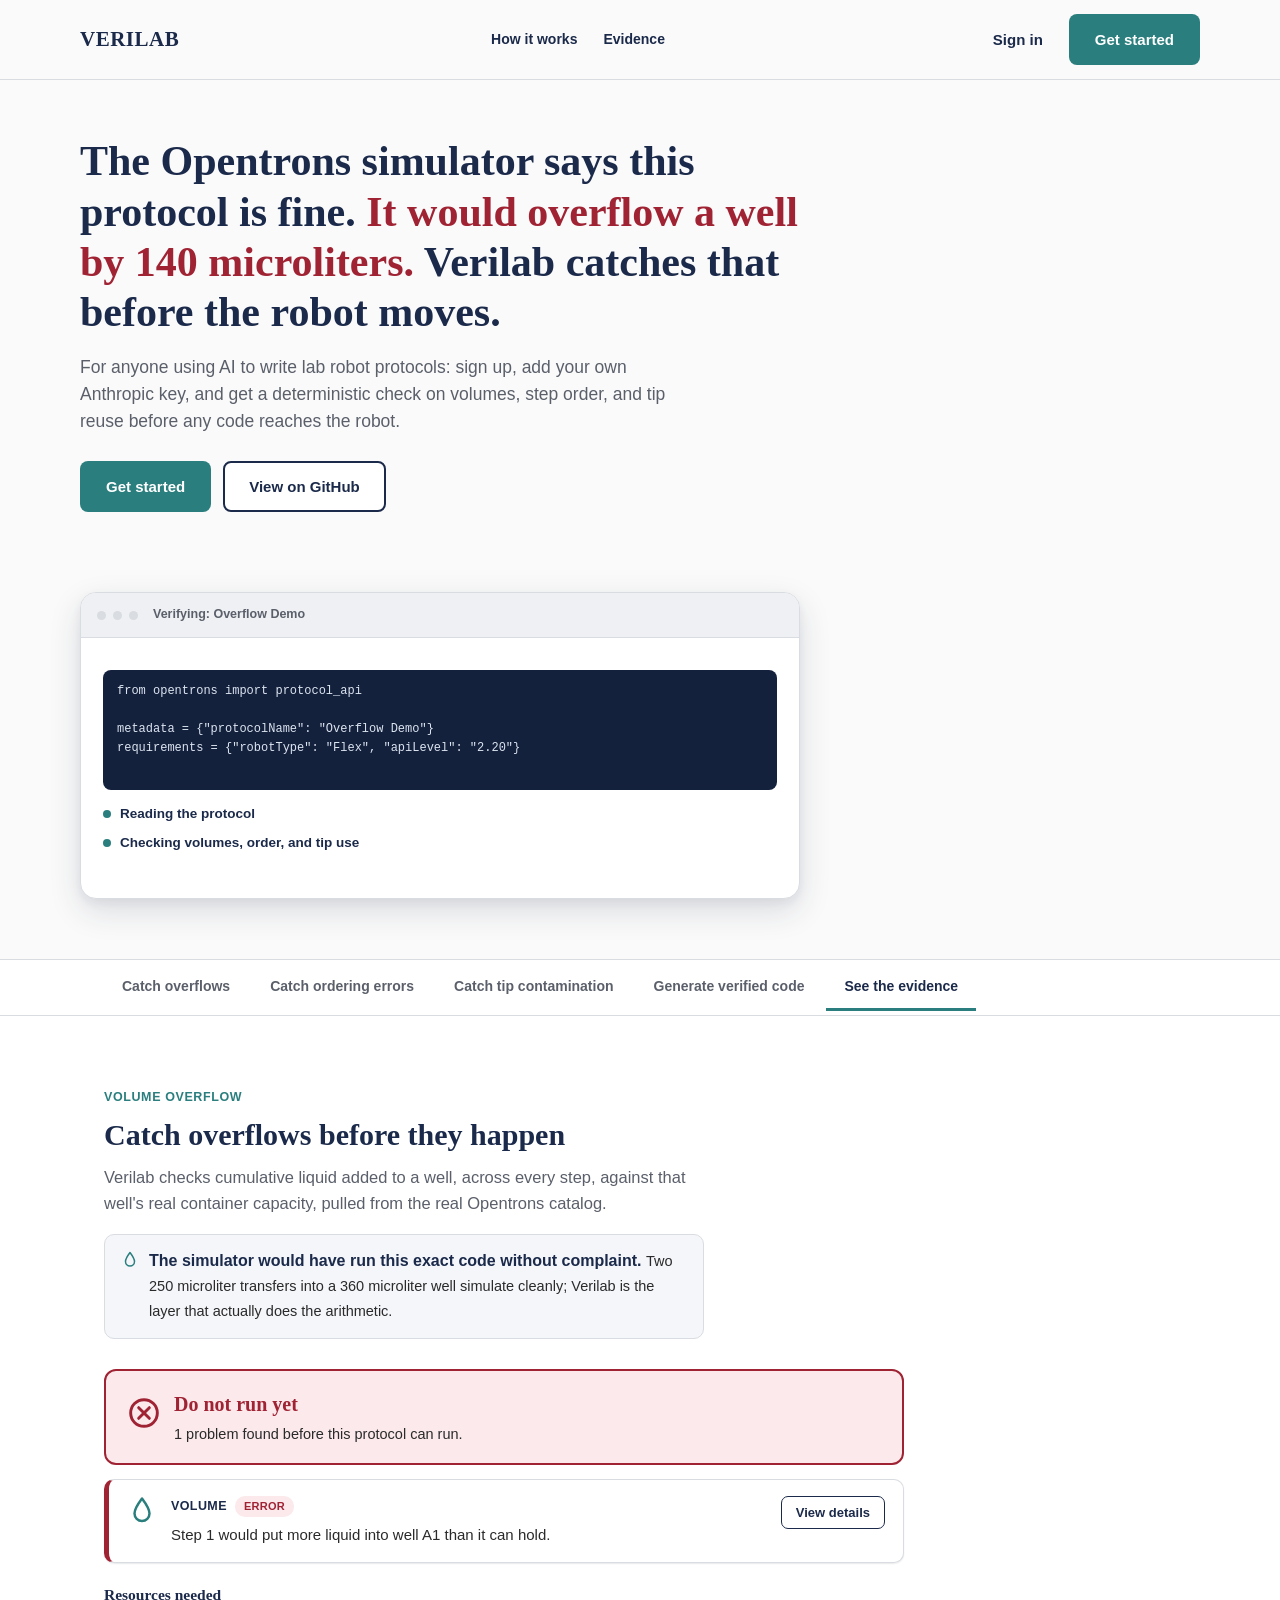
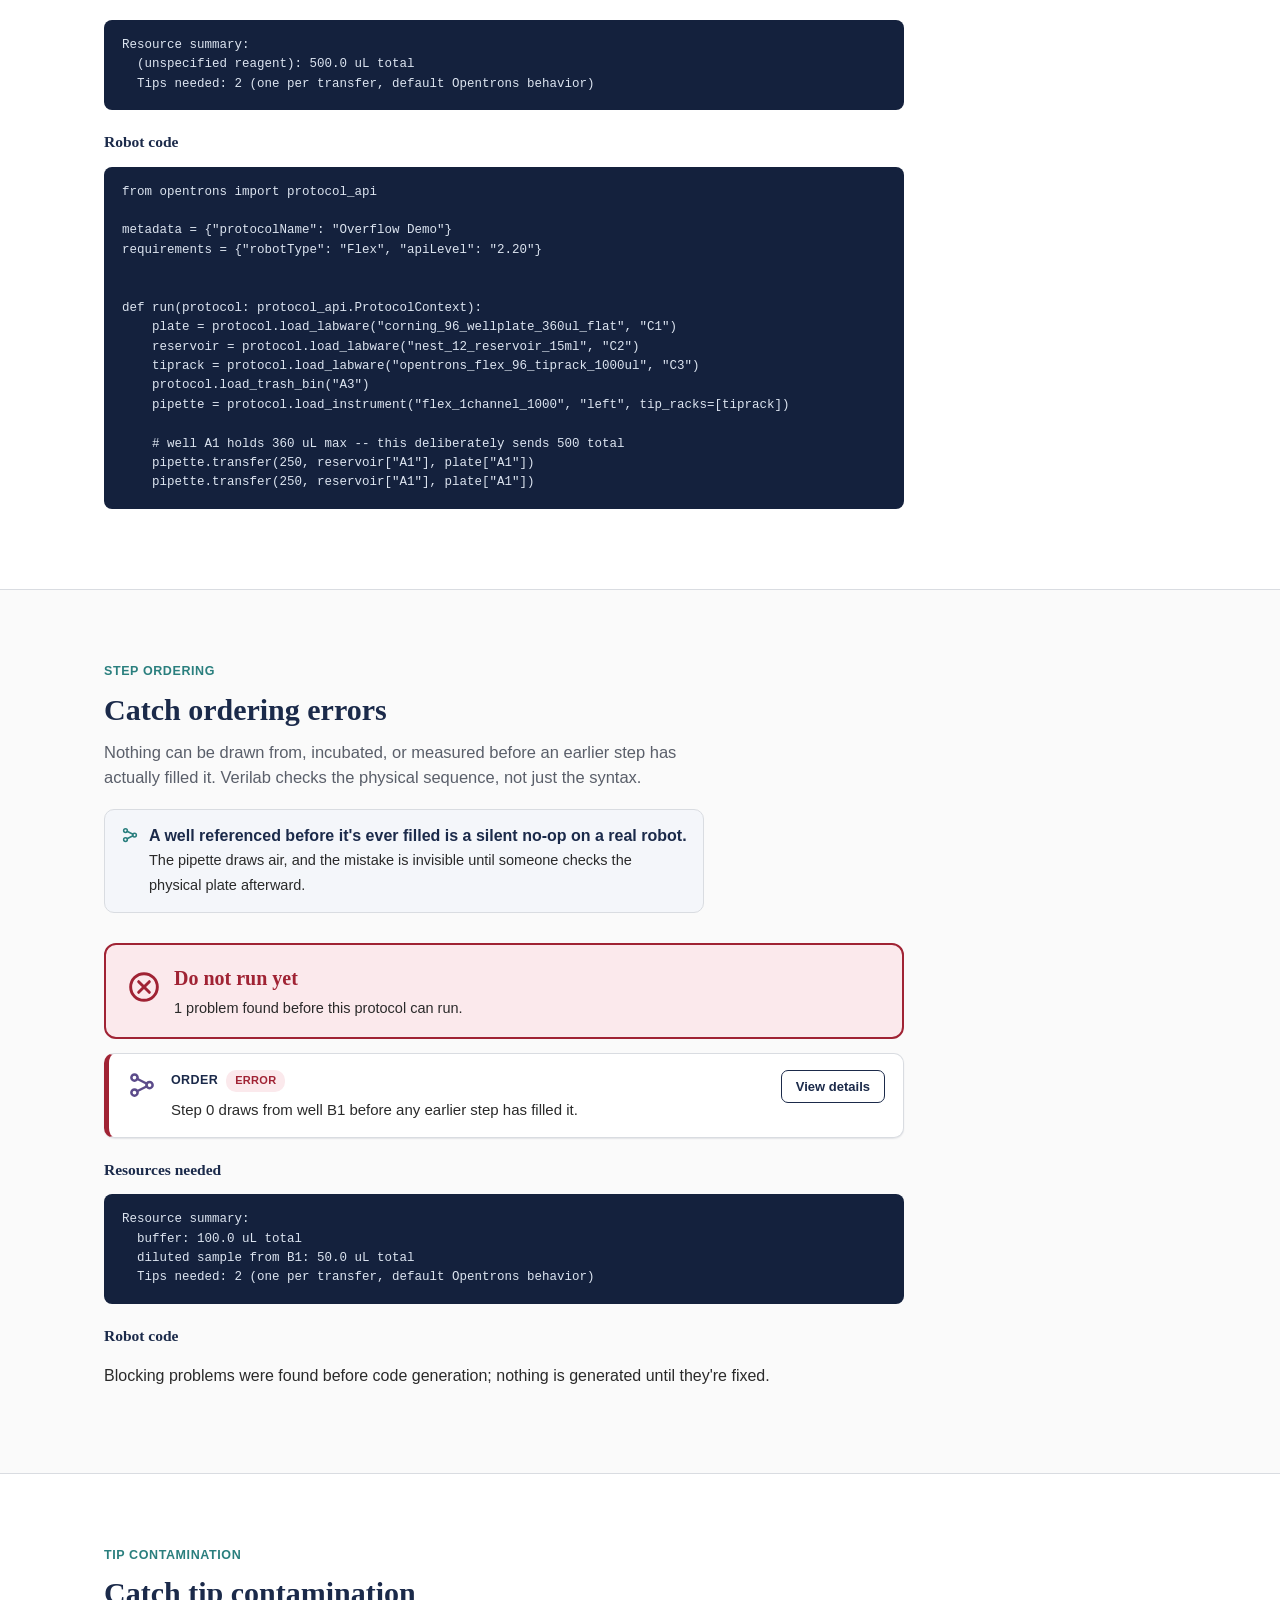
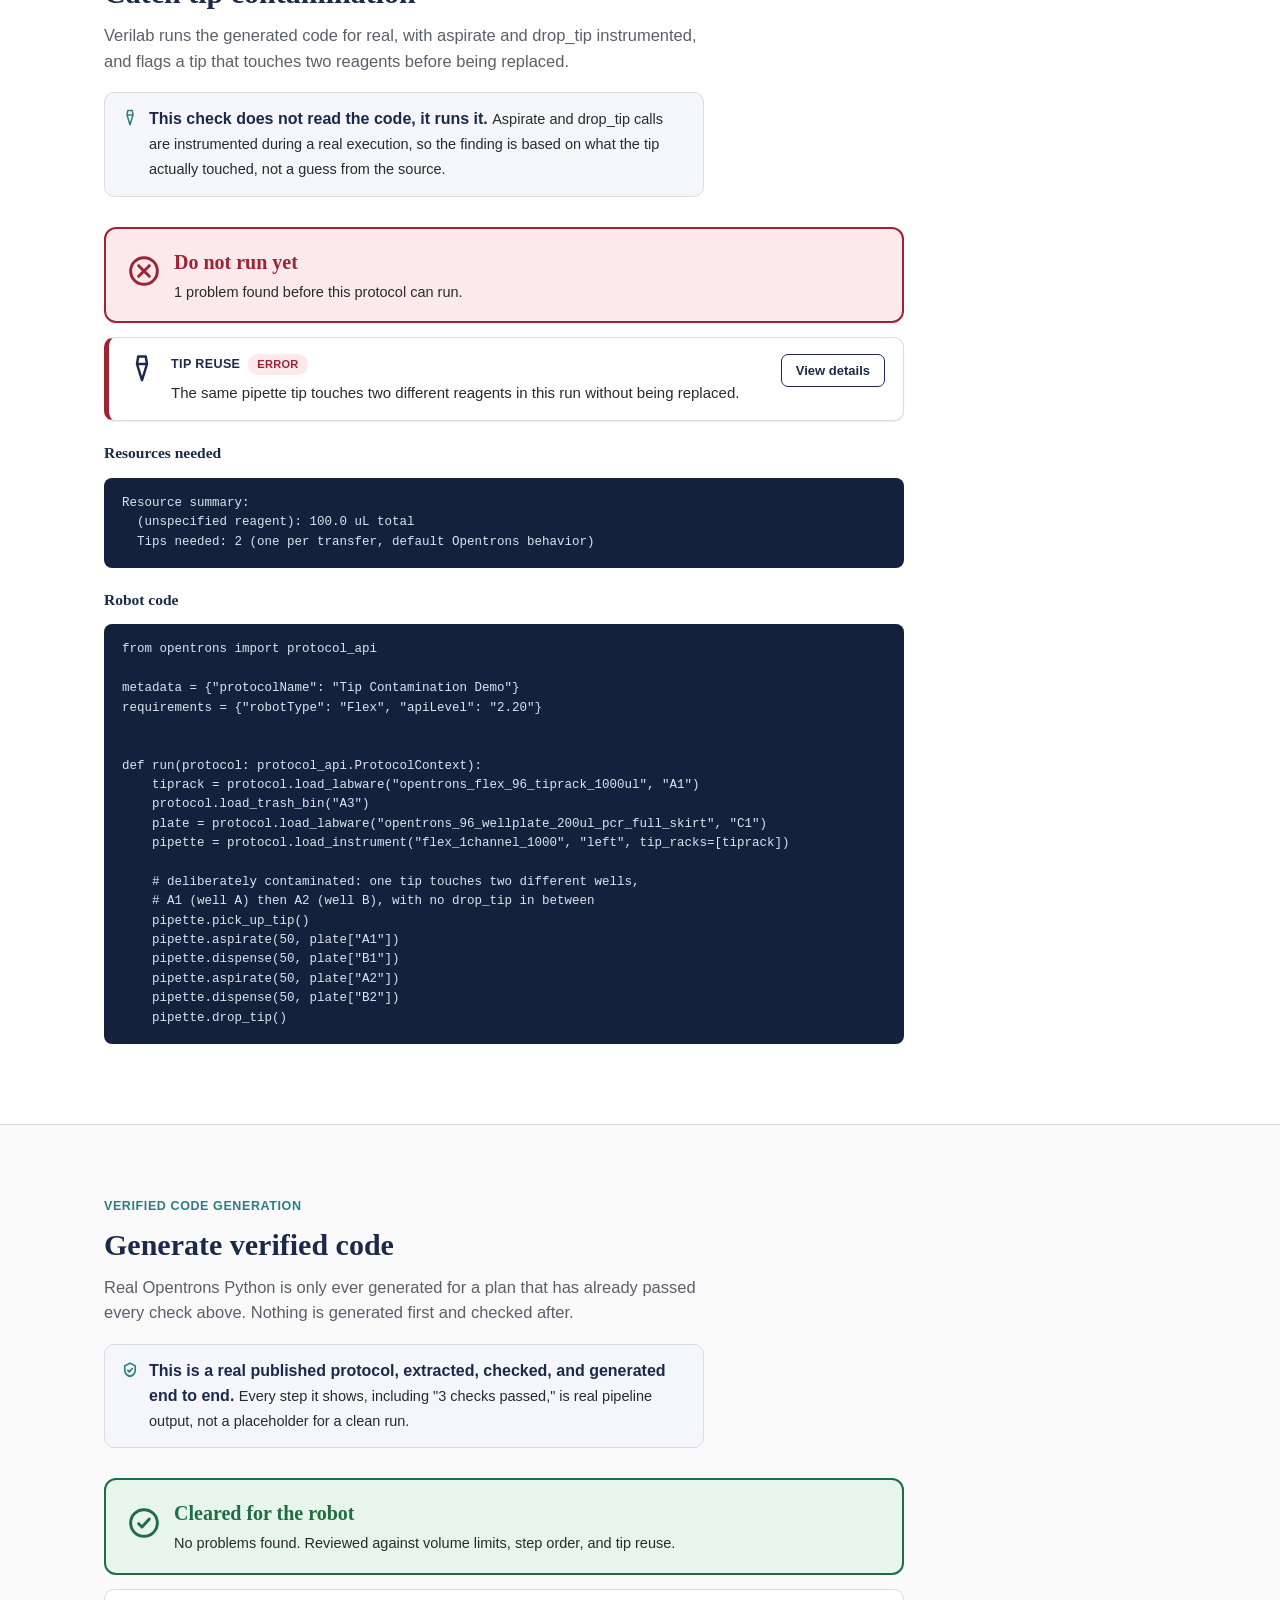
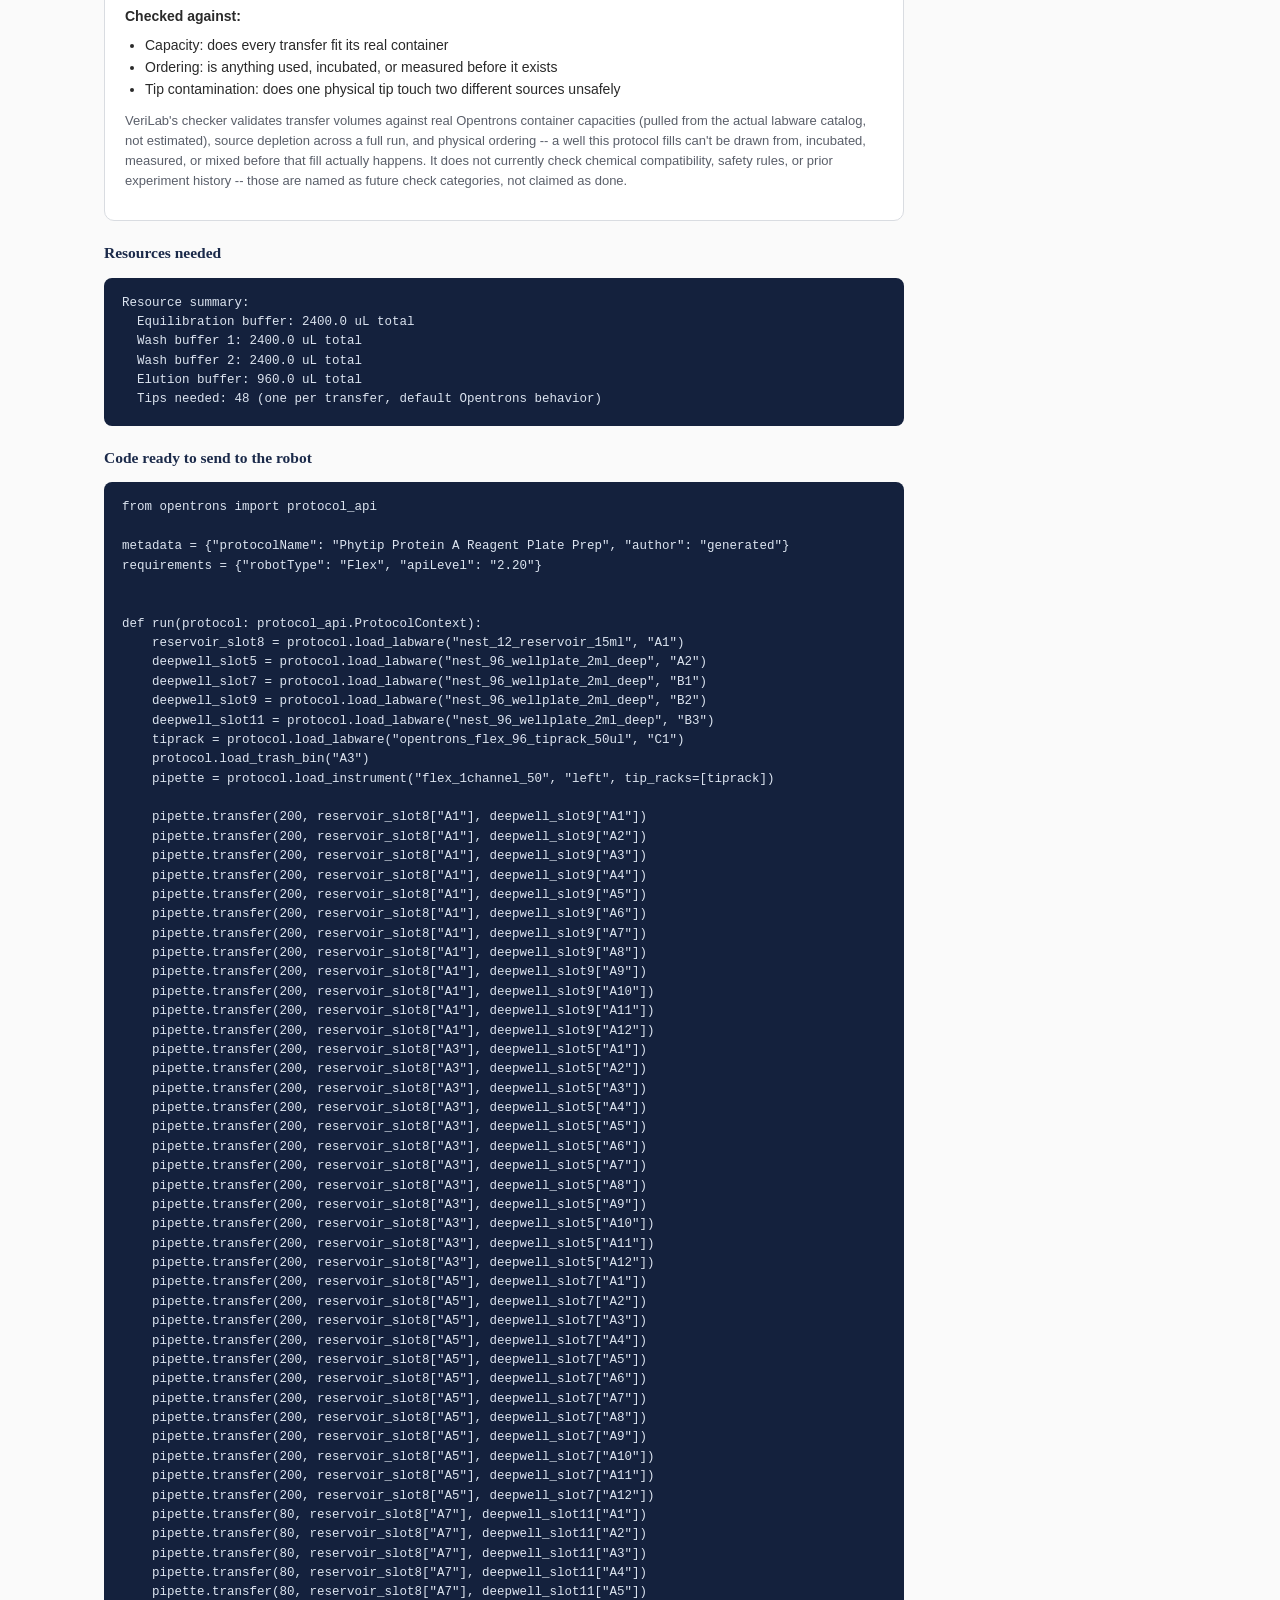
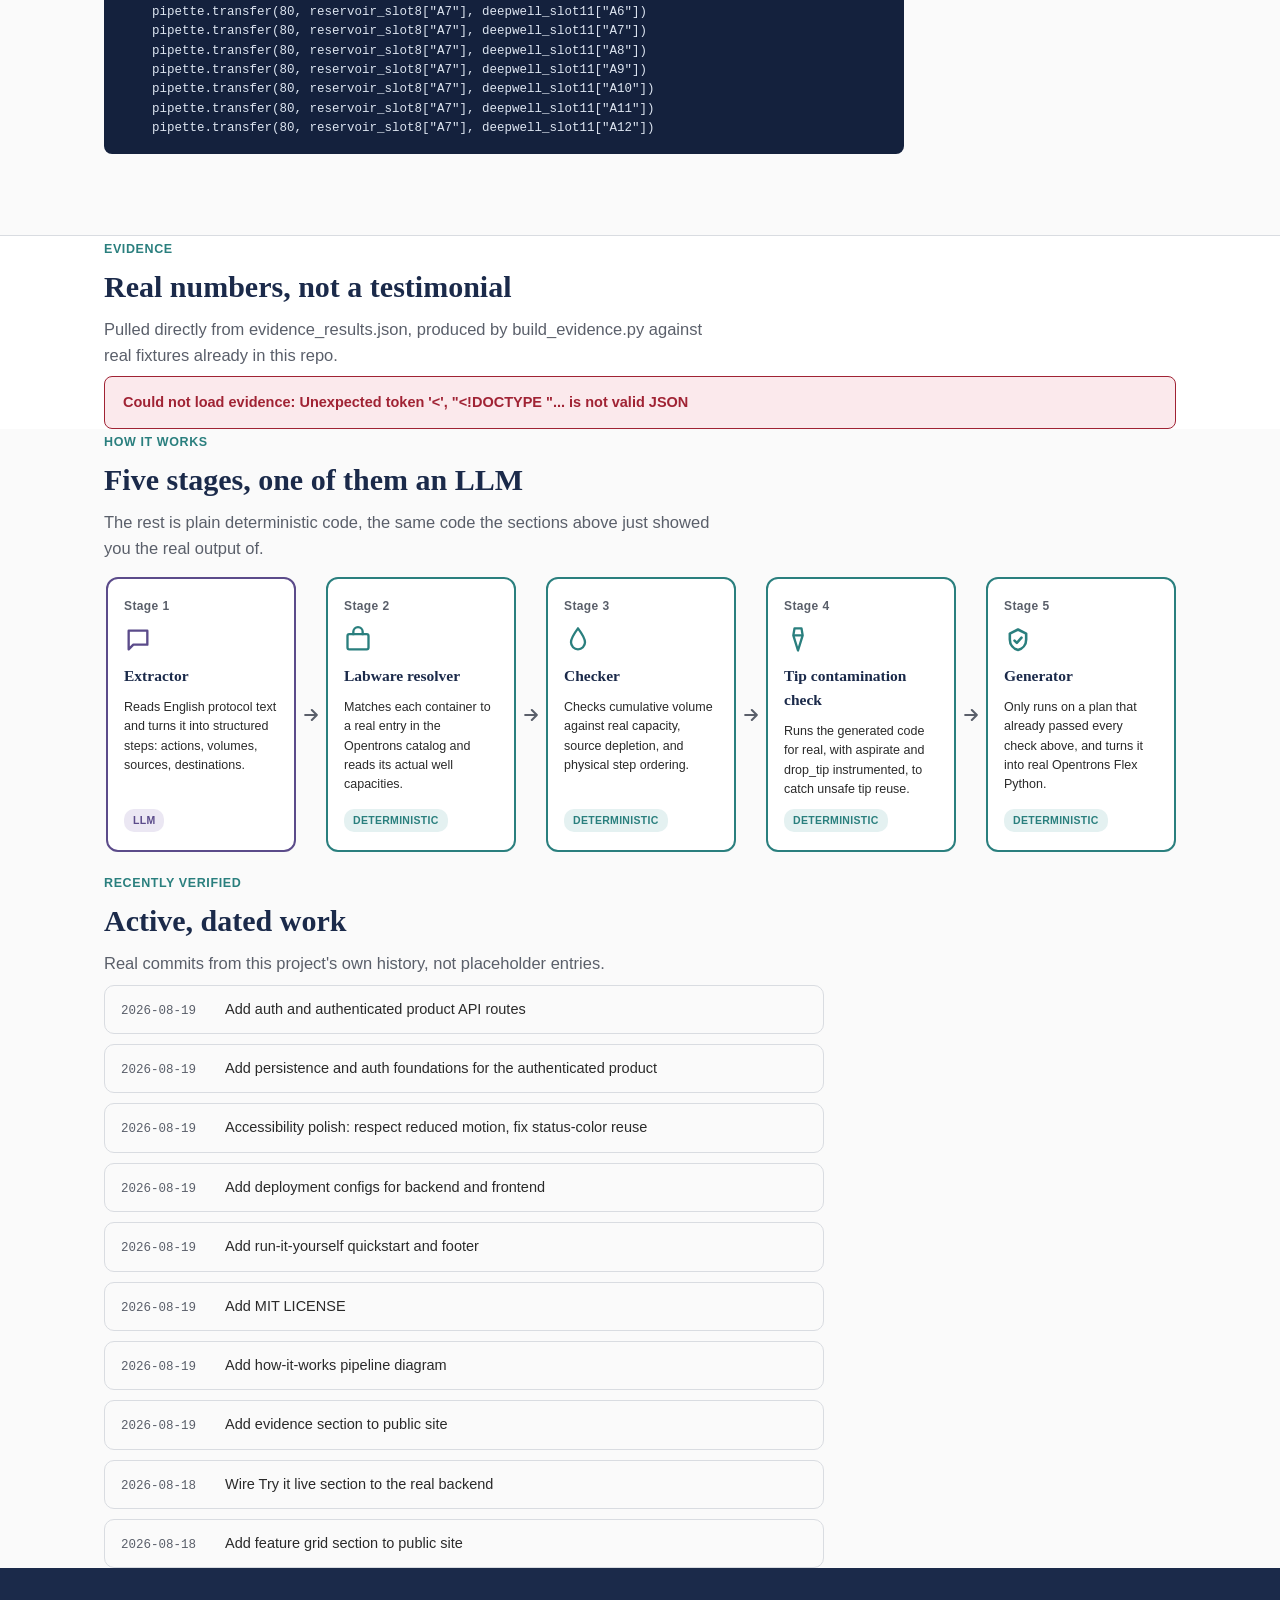
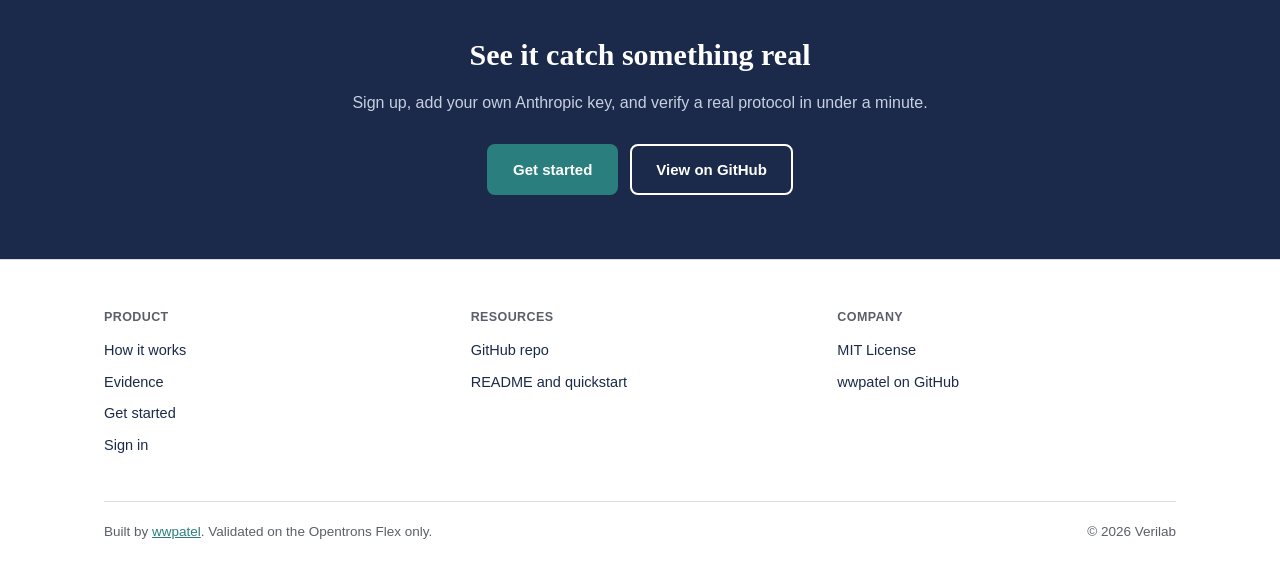
==== site/index.html @ 8455f475 "Rebuild public marketing page in the Attio-derived structure Replaces the previous single "Try it li" ====
<!DOCTYPE html>
<html lang="en">
<head>
<meta charset="UTF-8">
<meta name="viewport" content="width=device-width, initial-scale=1">
<title>Verilab: the check that catches what the simulator misses</title>
<meta name="description" content="Verilab is a deterministic check between AI-generated lab robot protocols and a real Opentrons Flex. Sign up, add your own API key, verify a real protocol.">
<link rel="stylesheet" href="shared.css">
<style>
  /* ---------- Nav ---------- */
  header.site-nav {
    position: sticky; top: 0; z-index: 20; background: rgba(250,250,250,0.94);
    backdrop-filter: saturate(1.1) blur(6px); border-bottom: 1px solid var(--border);
  }
  .nav-row { display: flex; align-items: center; justify-content: space-between; padding: 14px 0; gap: 16px; }
  .wordmark { font-family: Georgia, serif; font-weight: bold; font-size: 21px; color: var(--navy); letter-spacing: 0.5px; text-decoration: none; }
  .nav-center { display: flex; gap: 26px; align-items: center; font-size: 14px; font-weight: 600; }
  .nav-center a { color: var(--navy); text-decoration: none; }
  .nav-center a:hover { color: var(--teal); }
  .nav-actions { display: flex; gap: 10px; align-items: center; }
  @media (max-width: 720px) { .nav-center { display: none; } }

  /* ---------- Hero ---------- */
  .hero { padding: 56px 0 60px; }
  .hero-grid { display: grid; grid-template-columns: 1fr; gap: 40px; align-items: start; }
  .hero-headline {
    font-family: Georgia, serif; color: var(--navy); font-size: clamp(28px, 4.2vw, 42px);
    line-height: 1.2; margin: 0 0 16px; max-width: 760px;
  }
  .hero-headline .not-fine { color: var(--red); }
  .hero-subhead { font-size: 17.5px; color: var(--gray); max-width: 600px; margin: 0 0 26px; }
  .hero-actions { display: flex; gap: 12px; flex-wrap: wrap; margin-bottom: 40px; }

  .hero-mock {
    background: var(--panel); border: 1px solid var(--border); border-radius: 16px;
    box-shadow: var(--shadow-lg); overflow: hidden; max-width: 720px;
  }
  .hero-mock-bar { display: flex; align-items: center; gap: 7px; padding: 12px 16px; background: #EEF0F3; border-bottom: 1px solid var(--border); }
  .hero-mock-dot { width: 9px; height: 9px; border-radius: 50%; background: var(--border); }
  .hero-mock-title { margin-left: 8px; font-size: 12.5px; font-weight: 700; color: var(--gray); }
  .hero-mock-body { padding: 20px 22px; min-height: 260px; }
  .hero-mock-protocol {
    background: #14213D; color: #DCE4F0; border-radius: 8px; padding: 12px 14px; font-size: 12px;
    font-family: "SF Mono", Consolas, Menlo, monospace; line-height: 1.6; white-space: pre-wrap;
    opacity: 0; transform: translateY(8px); transition: opacity 0.5s ease, transform 0.5s ease;
    max-height: 120px; overflow: hidden;
  }
  .hero-mock-protocol.show { opacity: 1; transform: translateY(0); }
  .hero-trace-stages { display: flex; flex-direction: column; gap: 8px; margin-top: 14px; }
  .hero-trace-stage {
    display: flex; align-items: center; gap: 9px; font-size: 13.5px; color: var(--gray);
    opacity: 0; transform: translateX(-6px); transition: opacity 0.4s ease, transform 0.4s ease, color 0.3s ease;
  }
  .hero-trace-stage.show { opacity: 1; transform: translateX(0); }
  .hero-trace-stage.active { color: var(--navy); font-weight: 700; }
  .hero-trace-stage .dot { width: 8px; height: 8px; border-radius: 50%; background: var(--gray-light); flex-shrink: 0; }
  .hero-trace-stage.active .dot { background: var(--teal); }
  .hero-trace-stage.spin .dot { animation: pulse-dot 1s ease-in-out infinite; }
  @keyframes pulse-dot { 0%, 100% { opacity: 1; } 50% { opacity: 0.35; } }
  .hero-trace-violation {
    margin-top: 16px; opacity: 0; transform: translateY(10px); transition: opacity 0.5s ease, transform 0.5s ease;
  }
  .hero-trace-violation.show { opacity: 1; transform: translateY(0); }
  @media (prefers-reduced-motion: reduce) {
    .hero-mock-protocol, .hero-trace-stage, .hero-trace-violation { transition: none; }
  }

  /* ---------- Anchor tab strip ---------- */
  .tab-strip-wrap { border-top: 1px solid var(--border); border-bottom: 1px solid var(--border); background: var(--panel); position: sticky; top: 61px; z-index: 15; }
  .tab-strip { display: flex; gap: 4px; overflow-x: auto; padding: 4px 0; }
  .tab-strip::-webkit-scrollbar { height: 0; }
  .tab-btn {
    flex-shrink: 0; background: transparent; border: none; padding: 14px 18px; font-size: 14px; font-weight: 600;
    color: var(--gray); cursor: pointer; border-bottom: 3px solid transparent; white-space: nowrap; font-family: inherit;
    transition: color 0.15s ease, border-color 0.15s ease;
  }
  .tab-btn:hover { color: var(--navy); }
  .tab-btn.active { color: var(--navy); border-bottom-color: var(--teal); }

  /* ---------- Feature sections ---------- */
  .feature-section { padding: 68px 0; border-bottom: 1px solid var(--border); }
  .feature-section:nth-child(odd) { background: var(--panel); }
  .feature-head { max-width: 660px; margin-bottom: 30px; }
  .micro-callout {
    display: flex; gap: 10px; align-items: flex-start; background: #F4F6FA; border: 1px solid var(--border);
    border-radius: 10px; padding: 14px 16px; margin-top: 18px; max-width: 600px;
  }
  .micro-callout svg { width: 18px; height: 18px; color: var(--teal); flex-shrink: 0; margin-top: 2px; }
  .micro-callout .claim { font-weight: 700; color: var(--navy); }
  .micro-callout .support { color: var(--charcoal); font-size: 14.5px; }
  .feature-mock-frame { max-width: 800px; margin-top: 4px; }

  /* ---------- Evidence ---------- */
  .evidence { background: var(--panel); }
  .evidence-grid { display: grid; grid-template-columns: repeat(auto-fit, minmax(min(260px, 100%), 1fr)); gap: 18px; margin-top: 10px; }
  .evidence-card { background: var(--bg); border: 1px solid var(--border); border-radius: 14px; padding: 24px 26px; }
  .evidence-card.wide { grid-column: 1 / -1; }
  .evidence-card h3 { margin: 0 0 8px; font-size: 16px; color: var(--navy); font-family: Georgia, serif; }
  .evidence-card .big-number { font-size: 40px; font-weight: 800; color: var(--navy); line-height: 1.1; }
  .evidence-card .big-number.stat-bad { color: var(--red); }
  .evidence-card .big-number.stat-good { color: var(--green); }
  .evidence-card p.desc { font-size: 14px; color: var(--gray); margin: 6px 0 12px; }
  .evidence-list { font-size: 13.5px; margin: 0; padding-left: 18px; }
  .evidence-list li { margin-bottom: 4px; }
  .table-scroll { width: 100%; overflow-x: auto; margin-top: 10px; }
  .scoreboard-table { width: 100%; min-width: 480px; border-collapse: collapse; font-size: 13.5px; }
  .scoreboard-table th, .scoreboard-table td { text-align: left; padding: 8px 8px; border-bottom: 1px solid var(--gray-light); white-space: nowrap; }
  .scoreboard-table th { color: var(--navy); font-size: 12px; text-transform: uppercase; letter-spacing: 0.3px; }
  .false-alarm-case { border: 1px solid var(--border); border-radius: 8px; padding: 14px 16px; margin-top: 12px; background: #fff; }
  .false-alarm-case .fa-title { font-weight: 700; color: var(--navy); font-size: 14.5px; margin-bottom: 4px; }
  .false-alarm-case .fa-result { display: flex; align-items: center; gap: 6px; color: var(--green); font-weight: 700; font-size: 13.5px; margin-top: 8px; }
  .false-alarm-case .fa-result svg { width: 16px; height: 16px; flex-shrink: 0; }
  .scope-line { margin-top: 18px; font-size: 14px; background: #FFF8EA; border: 1px solid var(--gold); border-radius: 8px; padding: 14px 18px; color: var(--charcoal); }

  /* ---------- How it works ---------- */
  .pipeline-diagram { display: flex; align-items: stretch; gap: 0; overflow-x: auto; padding: 8px 2px 18px; }
  .pipeline-stage { flex: 1 0 190px; display: flex; flex-direction: column; }
  .stage-box { border: 2px solid var(--border); border-radius: 12px; padding: 18px 16px; background: var(--panel); display: flex; flex-direction: column; gap: 10px; height: 100%; }
  .stage-box.llm { border-color: var(--violet); }
  .stage-box.deterministic { border-color: var(--teal); }
  .stage-num { font-size: 12px; font-weight: 700; color: var(--gray); letter-spacing: 0.4px; }
  .stage-icon { width: 28px; height: 28px; }
  .stage-box.llm .stage-icon { color: var(--violet); }
  .stage-box.deterministic .stage-icon { color: var(--teal); }
  .stage-name { font-family: Georgia, serif; font-size: 15.5px; color: var(--navy); font-weight: bold; }
  .stage-caption { font-size: 12.5px; color: var(--charcoal); flex: 1; }
  .stage-tag { align-self: flex-start; font-size: 10.5px; font-weight: 700; text-transform: uppercase; letter-spacing: 0.3px; padding: 3px 9px; border-radius: 10px; }
  .stage-tag.llm { background: #EBE7F3; color: var(--violet); }
  .stage-tag.deterministic { background: #E4F1F1; color: var(--teal); }
  .pipeline-arrow { flex: 0 0 30px; display: flex; align-items: center; justify-content: center; color: var(--gray); }
  .pipeline-arrow svg { width: 20px; height: 20px; }
  @media (max-width: 720px) {
    .pipeline-diagram { flex-direction: column; }
    .pipeline-arrow { transform: rotate(90deg); align-self: center; }
  }

  /* ---------- Recently verified ---------- */
  .changelog-strip { display: flex; flex-direction: column; gap: 10px; max-width: 720px; margin-top: 8px; }
  .changelog-item {
    display: flex; gap: 16px; align-items: baseline; padding: 12px 16px; background: var(--bg);
    border: 1px solid var(--border); border-radius: 10px;
  }
  .changelog-date { font-family: "SF Mono", Consolas, Menlo, monospace; font-size: 12.5px; color: var(--gray); flex-shrink: 0; width: 88px; }
  .changelog-subject { font-size: 14.5px; color: var(--charcoal); }

  /* ---------- Final CTA ---------- */
  .final-cta {
    background: var(--navy); color: #fff; padding: 64px 0; text-align: center;
  }
  .final-cta h2 { font-family: Georgia, serif; font-size: 30px; margin: 0 0 12px; }
  .final-cta p { color: #C7D0E3; font-size: 16px; margin: 0 0 28px; }
  .final-cta .hero-actions { justify-content: center; margin-bottom: 0; }
  .final-cta .btn-secondary { background: transparent; color: #fff; border-color: #fff; }
  .final-cta .btn-secondary:hover { background: #fff; color: var(--navy); }

  /* ---------- Footer ---------- */
  footer.site-footer { background: var(--panel); border-top: 1px solid var(--border); padding: 48px 0 28px; }
  .footer-columns { display: grid; grid-template-columns: repeat(auto-fit, minmax(160px, 1fr)); gap: 28px; margin-bottom: 36px; }
  .footer-col h4 { font-size: 12.5px; text-transform: uppercase; letter-spacing: 0.4px; color: var(--gray); margin: 0 0 12px; }
  .footer-col a { display: block; color: var(--navy); text-decoration: none; font-size: 14.5px; margin-bottom: 9px; }
  .footer-col a:hover { color: var(--teal); }
  .footer-bottom { border-top: 1px solid var(--border); padding-top: 20px; display: flex; justify-content: space-between; flex-wrap: wrap; gap: 10px; font-size: 13.5px; color: var(--gray); }
</style>
</head>
<body>
<a href="#main" class="skip-link">Skip to main content</a>

<header class="site-nav">
  <div class="wrap nav-row">
    <a href="#main" class="wordmark">VERILAB</a>
    <nav class="nav-center" aria-label="Primary">
      <a href="#how-it-works">How it works</a>
      <a href="#evidence">Evidence</a>
    </nav>
    <div class="nav-actions">
      <a href="/site/signin.html" class="btn btn-plain">Sign in</a>
      <a href="/site/signup.html" class="btn btn-primary">Get started</a>
    </div>
  </div>
</header>

<main id="main">

<section class="hero wrap" aria-labelledby="hero-heading">
  <div class="hero-grid">
    <div>
      <h1 class="hero-headline" id="hero-heading">
        The Opentrons simulator says this protocol is fine. <span class="not-fine">It would overflow a well by 140 microliters.</span> Verilab catches that before the robot moves.
      </h1>
      <p class="hero-subhead">
        For anyone using AI to write lab robot protocols: sign up, add your own Anthropic key, and get a deterministic check on volumes, step order, and tip reuse before any code reaches the robot.
      </p>
      <div class="hero-actions">
        <a href="/site/signup.html" class="btn btn-primary">Get started</a>
        <a href="https://github.com/wwpatel/verilab" class="btn btn-secondary">View on GitHub</a>
      </div>
    </div>

    <div class="hero-mock" role="img" aria-label="A verification trace: protocol code appears, Verilab reads it, checks volumes, order, and tip use, then flags a real well overflow with the exact numbers.">
      <div class="hero-mock-bar">
        <span class="hero-mock-dot"></span><span class="hero-mock-dot"></span><span class="hero-mock-dot"></span>
        <span class="hero-mock-title">Verifying: Overflow Demo</span>
      </div>
      <div class="hero-mock-body">
        <pre class="hero-mock-protocol" id="heroProtocol">Loading a real protocol...</pre>
        <div class="hero-trace-stages" id="heroStages"></div>
        <div class="hero-trace-violation" id="heroViolation"></div>
      </div>
    </div>
  </div>
</section>

<div class="tab-strip-wrap">
  <div class="wrap">
    <div class="tab-strip" role="tablist" aria-label="Jump to a section">
      <button class="tab-btn" type="button" data-target="feature-overflow">Catch overflows</button>
      <button class="tab-btn" type="button" data-target="feature-ordering">Catch ordering errors</button>
      <button class="tab-btn" type="button" data-target="feature-tip">Catch tip contamination</button>
      <button class="tab-btn" type="button" data-target="feature-codegen">Generate verified code</button>
      <button class="tab-btn" type="button" data-target="evidence">See the evidence</button>
    </div>
  </div>
</div>

<section id="feature-overflow" class="feature-section" aria-labelledby="feat-overflow-heading">
  <div class="wrap">
    <div class="feature-head reveal">
      <span class="kicker">Volume overflow</span>
      <h2 class="section-title" id="feat-overflow-heading">Catch overflows before they happen</h2>
      <p class="section-lede">Verilab checks cumulative liquid added to a well, across every step, against that well's real container capacity, pulled from the real Opentrons catalog.</p>
      <div class="micro-callout">
        <svg viewBox="0 0 24 24" fill="none" stroke="currentColor" stroke-width="2" stroke-linecap="round" stroke-linejoin="round" aria-hidden="true"><path d="M12 2c3 4 6 8.5 6 12a6 6 0 0 1-12 0c0-3.5 3-8 6-12z"/></svg>
        <div><span class="claim">The simulator would have run this exact code without complaint.</span> <span class="support">Two 250 microliter transfers into a 360 microliter well simulate cleanly; Verilab is the layer that actually does the arithmetic.</span></div>
      </div>
    </div>
    <div class="feature-mock-frame reveal" id="mockOverflow"><p class="loading-line">Loading real result...</p></div>
  </div>
</section>

<section id="feature-ordering" class="feature-section" aria-labelledby="feat-ordering-heading">
  <div class="wrap">
    <div class="feature-head reveal">
      <span class="kicker">Step ordering</span>
      <h2 class="section-title" id="feat-ordering-heading">Catch ordering errors</h2>
      <p class="section-lede">Nothing can be drawn from, incubated, or measured before an earlier step has actually filled it. Verilab checks the physical sequence, not just the syntax.</p>
      <div class="micro-callout">
        <svg viewBox="0 0 24 24" fill="none" stroke="currentColor" stroke-width="2" stroke-linecap="round" stroke-linejoin="round" aria-hidden="true"><circle cx="6" cy="6" r="2.5"/><circle cx="6" cy="18" r="2.5"/><circle cx="18" cy="12" r="2.5"/><path d="M8 7l8 4M8 17l8-4"/></svg>
        <div><span class="claim">A well referenced before it's ever filled is a silent no-op on a real robot.</span> <span class="support">The pipette draws air, and the mistake is invisible until someone checks the physical plate afterward.</span></div>
      </div>
    </div>
    <div class="feature-mock-frame reveal" id="mockOrdering"><p class="loading-line">Loading real result...</p></div>
  </div>
</section>

<section id="feature-tip" class="feature-section" aria-labelledby="feat-tip-heading">
  <div class="wrap">
    <div class="feature-head reveal">
      <span class="kicker">Tip contamination</span>
      <h2 class="section-title" id="feat-tip-heading">Catch tip contamination</h2>
      <p class="section-lede">Verilab runs the generated code for real, with aspirate and drop_tip instrumented, and flags a tip that touches two reagents before being replaced.</p>
      <div class="micro-callout">
        <svg viewBox="0 0 24 24" fill="none" stroke="currentColor" stroke-width="2" stroke-linecap="round" stroke-linejoin="round" aria-hidden="true"><path d="M9 2h6l1 6-4 13-4-13 1-6z"/><path d="M9 8h6"/></svg>
        <div><span class="claim">This check does not read the code, it runs it.</span> <span class="support">Aspirate and drop_tip calls are instrumented during a real execution, so the finding is based on what the tip actually touched, not a guess from the source.</span></div>
      </div>
    </div>
    <div class="feature-mock-frame reveal" id="mockTip"><p class="loading-line">Loading real result...</p></div>
  </div>
</section>

<section id="feature-codegen" class="feature-section" aria-labelledby="feat-codegen-heading">
  <div class="wrap">
    <div class="feature-head reveal">
      <span class="kicker">Verified code generation</span>
      <h2 class="section-title" id="feat-codegen-heading">Generate verified code</h2>
      <p class="section-lede">Real Opentrons Python is only ever generated for a plan that has already passed every check above. Nothing is generated first and checked after.</p>
      <div class="micro-callout">
        <svg viewBox="0 0 24 24" fill="none" stroke="currentColor" stroke-width="2.2" stroke-linecap="round" stroke-linejoin="round" aria-hidden="true"><path d="M12 3l7 3.5v5c0 4.5-3 8-7 9-4-1-7-4.5-7-9v-5L12 3z"/><path d="M9 12.5l2 2 4-4.5"/></svg>
        <div><span class="claim">This is a real published protocol, extracted, checked, and generated end to end.</span> <span class="support">Every step it shows, including "3 checks passed," is real pipeline output, not a placeholder for a clean run.</span></div>
      </div>
    </div>
    <div class="feature-mock-frame reveal" id="mockCodegen"><p class="loading-line">Loading real result...</p></div>
  </div>
</section>

<section id="evidence" class="evidence" aria-labelledby="evidence-heading">
  <div class="wrap">
    <div class="reveal">
      <span class="kicker">Evidence</span>
      <h2 class="section-title" id="evidence-heading">Real numbers, not a testimonial</h2>
      <p class="section-lede">Pulled directly from evidence_results.json, produced by build_evidence.py against real fixtures already in this repo.</p>
    </div>
    <div id="evidencePanel" class="reveal">
      <p class="loading-line">Loading evidence data...</p>
    </div>
  </div>
</section>

<section id="how-it-works" aria-labelledby="how-heading">
  <div class="wrap">
    <div class="reveal">
      <span class="kicker">How it works</span>
      <h2 class="section-title" id="how-heading">Five stages, one of them an LLM</h2>
      <p class="section-lede">The rest is plain deterministic code, the same code the sections above just showed you the real output of.</p>
    </div>

    <div class="pipeline-diagram reveal" role="img" aria-label="Pipeline: protocol text goes to extractor (LLM), then labware resolver, checker, and tip contamination check (all deterministic), then generator (deterministic), producing verified robot code.">
      <div class="pipeline-stage">
        <div class="stage-box llm">
          <div class="stage-num">Stage 1</div>
          <svg class="stage-icon" viewBox="0 0 24 24" fill="none" stroke="currentColor" stroke-width="2" stroke-linecap="round" stroke-linejoin="round" aria-hidden="true"><path d="M4 4h16v12H8l-4 4V4z"/></svg>
          <div class="stage-name">Extractor</div>
          <div class="stage-caption">Reads English protocol text and turns it into structured steps: actions, volumes, sources, destinations.</div>
          <span class="stage-tag llm">LLM</span>
        </div>
      </div>
      <div class="pipeline-arrow" aria-hidden="true"><svg viewBox="0 0 24 24" fill="none" stroke="currentColor" stroke-width="2.5" stroke-linecap="round" stroke-linejoin="round"><path d="M5 12h14M13 6l6 6-6 6"/></svg></div>
      <div class="pipeline-stage">
        <div class="stage-box deterministic">
          <div class="stage-num">Stage 2</div>
          <svg class="stage-icon" viewBox="0 0 24 24" fill="none" stroke="currentColor" stroke-width="2" stroke-linecap="round" stroke-linejoin="round" aria-hidden="true"><rect x="3" y="7" width="18" height="13" rx="1.5"/><path d="M8 7V5a4 4 0 0 1 8 0v2"/></svg>
          <div class="stage-name">Labware resolver</div>
          <div class="stage-caption">Matches each container to a real entry in the Opentrons catalog and reads its actual well capacities.</div>
          <span class="stage-tag deterministic">Deterministic</span>
        </div>
      </div>
      <div class="pipeline-arrow" aria-hidden="true"><svg viewBox="0 0 24 24" fill="none" stroke="currentColor" stroke-width="2.5" stroke-linecap="round" stroke-linejoin="round"><path d="M5 12h14M13 6l6 6-6 6"/></svg></div>
      <div class="pipeline-stage">
        <div class="stage-box deterministic">
          <div class="stage-num">Stage 3</div>
          <svg class="stage-icon" viewBox="0 0 24 24" fill="none" stroke="currentColor" stroke-width="2" stroke-linecap="round" stroke-linejoin="round" aria-hidden="true"><path d="M12 2c3 4 6 8.5 6 12a6 6 0 0 1-12 0c0-3.5 3-8 6-12z"/></svg>
          <div class="stage-name">Checker</div>
          <div class="stage-caption">Checks cumulative volume against real capacity, source depletion, and physical step ordering.</div>
          <span class="stage-tag deterministic">Deterministic</span>
        </div>
      </div>
      <div class="pipeline-arrow" aria-hidden="true"><svg viewBox="0 0 24 24" fill="none" stroke="currentColor" stroke-width="2.5" stroke-linecap="round" stroke-linejoin="round"><path d="M5 12h14M13 6l6 6-6 6"/></svg></div>
      <div class="pipeline-stage">
        <div class="stage-box deterministic">
          <div class="stage-num">Stage 4</div>
          <svg class="stage-icon" viewBox="0 0 24 24" fill="none" stroke="currentColor" stroke-width="2" stroke-linecap="round" stroke-linejoin="round" aria-hidden="true"><path d="M9 2h6l1 6-4 13-4-13 1-6z"/><path d="M9 8h6"/></svg>
          <div class="stage-name">Tip contamination check</div>
          <div class="stage-caption">Runs the generated code for real, with aspirate and drop_tip instrumented, to catch unsafe tip reuse.</div>
          <span class="stage-tag deterministic">Deterministic</span>
        </div>
      </div>
      <div class="pipeline-arrow" aria-hidden="true"><svg viewBox="0 0 24 24" fill="none" stroke="currentColor" stroke-width="2.5" stroke-linecap="round" stroke-linejoin="round"><path d="M5 12h14M13 6l6 6-6 6"/></svg></div>
      <div class="pipeline-stage">
        <div class="stage-box deterministic">
          <div class="stage-num">Stage 5</div>
          <svg class="stage-icon" viewBox="0 0 24 24" fill="none" stroke="currentColor" stroke-width="2.2" stroke-linecap="round" stroke-linejoin="round" aria-hidden="true"><path d="M12 3l7 3.5v5c0 4.5-3 8-7 9-4-1-7-4.5-7-9v-5L12 3z"/><path d="M9 12.5l2 2 4-4.5"/></svg>
          <div class="stage-name">Generator</div>
          <div class="stage-caption">Only runs on a plan that already passed every check above, and turns it into real Opentrons Flex Python.</div>
          <span class="stage-tag deterministic">Deterministic</span>
        </div>
      </div>
    </div>
  </div>
</section>

<section id="recently-verified" aria-labelledby="recent-heading">
  <div class="wrap">
    <div class="reveal">
      <span class="kicker">Recently verified</span>
      <h2 class="section-title" id="recent-heading">Active, dated work</h2>
      <p class="section-lede">Real commits from this project's own history, not placeholder entries.</p>
    </div>
    <div class="changelog-strip reveal" id="changelogStrip">
      <p class="loading-line">Loading recent activity...</p>
    </div>
  </div>
</section>

</main>

<section class="final-cta" aria-labelledby="cta-heading">
  <div class="wrap">
    <h2 id="cta-heading">See it catch something real</h2>
    <p>Sign up, add your own Anthropic key, and verify a real protocol in under a minute.</p>
    <div class="hero-actions">
      <a href="/site/signup.html" class="btn btn-primary">Get started</a>
      <a href="https://github.com/wwpatel/verilab" class="btn btn-secondary">View on GitHub</a>
    </div>
  </div>
</section>

<footer class="site-footer">
  <div class="wrap">
    <div class="footer-columns">
      <div class="footer-col">
        <h4>Product</h4>
        <a href="#how-it-works">How it works</a>
        <a href="#evidence">Evidence</a>
        <a href="/site/signup.html">Get started</a>
        <a href="/site/signin.html">Sign in</a>
      </div>
      <div class="footer-col">
        <h4>Resources</h4>
        <a href="https://github.com/wwpatel/verilab">GitHub repo</a>
        <a href="https://github.com/wwpatel/verilab#readme">README and quickstart</a>
      </div>
      <div class="footer-col">
        <h4>Company</h4>
        <a href="https://github.com/wwpatel/verilab/blob/main/LICENSE">MIT License</a>
        <a href="https://github.com/wwpatel">wwpatel on GitHub</a>
      </div>
    </div>
    <div class="footer-bottom">
      <span>Built by <a href="https://github.com/wwpatel">wwpatel</a>. Validated on the Opentrons Flex only.</span>
      <span>&copy; 2026 Verilab</span>
    </div>
  </div>
</footer>

<script src="shared-result-view.js"></script>
<script>
const VL = window.VerilabResultView;

// ---------------- Tab strip: smooth scroll + active state ----------------

const tabButtons = Array.from(document.querySelectorAll('.tab-btn'));
tabButtons.forEach(btn => {
  btn.addEventListener('click', () => {
    const target = document.getElementById(btn.dataset.target);
    if (target) target.scrollIntoView({ behavior: 'smooth', block: 'start' });
  });
});

if ('IntersectionObserver' in window) {
  const sectionIds = tabButtons.map(b => b.dataset.target);
  const sections = sectionIds.map(id => document.getElementById(id)).filter(Boolean);
  const tabObserver = new IntersectionObserver((entries) => {
    for (const entry of entries) {
      if (entry.isIntersecting) {
        tabButtons.forEach(b => b.classList.toggle('active', b.dataset.target === entry.target.id));
      }
    }
  }, { rootMargin: '-40% 0px -50% 0px' });
  sections.forEach(s => tabObserver.observe(s));
}

// ---------------- Scroll reveal ----------------

if ('IntersectionObserver' in window) {
  const revealObserver = new IntersectionObserver((entries) => {
    for (const entry of entries) {
      if (entry.isIntersecting) {
        entry.target.classList.add('in-view');
        revealObserver.unobserve(entry.target);
      }
    }
  }, { threshold: 0.15 });
  document.querySelectorAll('.reveal').forEach(el => revealObserver.observe(el));
} else {
  document.querySelectorAll('.reveal').forEach(el => el.classList.add('in-view'));
}

// ---------------- Precomputed marketing examples ----------------

async function loadMarketingExamples() {
  const res = await fetch('data/marketing_examples.json');
  const data = await res.json();
  const ex = data.examples;

  VL.renderResult(document.getElementById('mockOverflow'), ex.overflow.result);
  VL.renderResult(document.getElementById('mockOrdering'), ex.ordering.result);
  VL.renderResult(document.getElementById('mockTip'), ex.tip_contamination.result);
  VL.renderResult(document.getElementById('mockCodegen'), ex.clean.result);

  runHeroTrace(ex.overflow);
}

function runHeroTrace(overflowExample) {
  const reduceMotion = window.matchMedia('(prefers-reduced-motion: reduce)').matches;
  const protocolEl = document.getElementById('heroProtocol');
  const stagesEl = document.getElementById('heroStages');
  const violationEl = document.getElementById('heroViolation');

  const snippetLines = overflowExample.source_text.split('\n').slice(0, 8);
  protocolEl.textContent = snippetLines.join('\n');

  const stages = [
    { label: 'Reading the protocol' },
    { label: 'Checking volumes, order, and tip use' },
  ];
  stagesEl.innerHTML = '';
  const stageNodes = stages.map(s => {
    const node = VL.el('div', { class: 'hero-trace-stage' }, [
      VL.el('span', { class: 'dot' }, []),
      s.label,
    ]);
    stagesEl.appendChild(node);
    return node;
  });

  const violation = overflowExample.result.checks.violations[0];

  function showViolation() {
    violationEl.innerHTML = '';
    violationEl.appendChild(VL.renderViolationCard(violation));
    violationEl.classList.add('show');
  }

  if (reduceMotion) {
    protocolEl.classList.add('show');
    stageNodes.forEach(n => n.classList.add('show', 'active'));
    showViolation();
    return;
  }

  setTimeout(() => protocolEl.classList.add('show'), 200);
  setTimeout(() => { stageNodes[0].classList.add('show', 'spin'); }, 800);
  setTimeout(() => { stageNodes[0].classList.remove('spin'); stageNodes[0].classList.add('active'); }, 1600);
  setTimeout(() => { stageNodes[1].classList.add('show', 'spin'); }, 1800);
  setTimeout(() => { stageNodes[1].classList.remove('spin'); stageNodes[1].classList.add('active'); }, 2700);
  setTimeout(showViolation, 2900);
}

loadMarketingExamples();

// ---------------- Evidence panel ----------------

async function loadEvidence() {
  const panel = document.getElementById('evidencePanel');
  try {
    const res = await fetch('/api/evidence');
    const data = await res.json();
    if (data.error) {
      panel.innerHTML = '';
      panel.appendChild(VL.el('div', { class: 'error-box' }, [data.error]));
      return;
    }
    renderEvidence(panel, data);
  } catch (e) {
    panel.innerHTML = '';
    panel.appendChild(VL.el('div', { class: 'error-box' }, ['Could not load evidence: ' + e.message]));
  }
}

function renderEvidence(panel, data) {
  const el = VL.el;
  panel.innerHTML = '';
  const grid = el('div', { class: 'evidence-grid' }, []);

  const bc = data.baseline_comparison;
  const baselineCard = el('div', { class: 'evidence-card' }, [
    el('h3', {}, ['Naive single-prompt baseline']),
    el('div', { class: 'big-number stat-bad' }, [bc.naive_simulated_successfully + ' / ' + bc.protocols_tested]),
    el('p', { class: 'desc' }, ['naive single-prompt protocols simulated successfully.']),
    el('ul', { class: 'evidence-list' }, bc.naive_failures.map(f =>
      el('li', {}, [el('strong', {}, [f.protocol + ': ']), f.reason])
    )),
  ]);

  const pipelineCard = el('div', { class: 'evidence-card' }, [
    el('h3', {}, ['Same protocols, through Verilab']),
    el('div', { class: 'big-number stat-good' }, [bc.pipeline_cleared_count + ' / ' + bc.protocols_tested]),
    el('p', { class: 'desc' }, ['cleared with no blocking issues; the rest were correctly blocked with specific, real findings before reaching a robot.']),
    el('ul', { class: 'evidence-list' }, bc.pipeline_blocked_protocols.map(p =>
      el('li', {}, [p.protocol + ': ' + p.finding_count + ' finding(s), blocked before code generation'])
    )),
  ]);

  const ts = data.test_suite;
  const scoreboardCard = el('div', { class: 'evidence-card wide' }, [
    el('h3', {}, ['Protocol test-suite scoreboard']),
    el('p', { class: 'desc' }, [ts.description]),
    el('p', {}, [
      el('strong', {}, [String(ts.total_protocols)]), ' real published protocols run through the full deterministic checker: ',
      el('strong', { style: 'color:var(--green)' }, [ts.clean_count + ' clean']), ', ',
      el('strong', { style: 'color:var(--gold)' }, [ts.clean_with_warnings_count + ' clean with warnings']), ', ',
      el('strong', { style: 'color:var(--red)' }, [ts.findings_count + ' with real findings']), '.',
    ]),
    buildScoreboardTable(ts.protocols),
  ]);

  const faCard = el('div', { class: 'evidence-card wide' }, [
    el('h3', {}, ['Does it cry wolf? Confirmed false-alarm cases']),
    ...data.false_alarms.map(fa => el('div', { class: 'false-alarm-case' }, [
      el('div', { class: 'fa-title' }, [fa.case]),
      el('div', { style: 'font-size:13.5px;' }, [fa.description]),
      el('div', { style: 'font-size:12px;color:var(--gray);margin-top:4px;' }, ['Source: ' + fa.source_file]),
      el('div', { class: 'fa-result' }, [
        el('span', { html: VL.ICONS.check, 'aria-hidden': 'true' }, []),
        fa.result,
      ]),
    ])),
  ]);

  grid.appendChild(baselineCard);
  grid.appendChild(pipelineCard);
  grid.appendChild(scoreboardCard);
  grid.appendChild(faCard);
  panel.appendChild(grid);
  panel.appendChild(el('div', { class: 'scope-line' }, [data.scope_note]));
}

function buildScoreboardTable(protocols) {
  const el = VL.el;
  const table = el('table', { class: 'scoreboard-table' }, []);
  const thead = el('thead', {}, [el('tr', {}, [
    el('th', {}, ['Protocol']), el('th', {}, ['Steps']), el('th', {}, ['Errors']),
    el('th', {}, ['Warnings']), el('th', {}, ['Result']),
  ])]);
  const tbody = el('tbody', {}, protocols.map(p => el('tr', {}, [
    el('td', {}, [p.name]), el('td', {}, [String(p.step_count)]), el('td', {}, [String(p.error_count)]),
    el('td', {}, [String(p.warning_count)]),
    el('td', {}, [el('span', { class: 'status-pill ' + p.status }, [p.status.replace(/_/g, ' ')])]),
  ])));
  table.appendChild(thead);
  table.appendChild(tbody);
  return el('div', { class: 'table-scroll' }, [table]);
}

loadEvidence();

// ---------------- Recently verified (real git history) ----------------

async function loadChangelog() {
  const strip = document.getElementById('changelogStrip');
  try {
    const res = await fetch('data/changelog.json');
    const data = await res.json();
    strip.innerHTML = '';
    for (const entry of data.entries) {
      strip.appendChild(VL.el('div', { class: 'changelog-item' }, [
        VL.el('span', { class: 'changelog-date' }, [entry.date]),
        VL.el('span', { class: 'changelog-subject' }, [entry.subject]),
      ]));
    }
  } catch (e) {
    strip.innerHTML = '';
    strip.appendChild(VL.el('div', { class: 'error-box' }, ['Could not load recent activity: ' + e.message]));
  }
}

loadChangelog();
</script>
</body>
</html>
---- site/shared.css ----
/* Shared brand tokens and reusable components across the marketing page,
   auth pages, and the authenticated app shell. Extends the existing
   Verilab palette (navy primary, teal and violet secondaries, gold/red/
   green reserved strictly for status), not a new one. */

:root {
  --navy: #1B2A4A;
  --navy-light: #2C4270;
  --teal: #2A7F7E;
  --violet: #5B4B8A;
  --charcoal: #2A2A2A;
  --gray: #5A5F6A;
  --gray-light: #E5E7EB;
  --bg: #FAFAFA;
  --panel: #FFFFFF;
  --border: #D9DCE1;
  --gold: #92650A;
  --gold-bg: #FBF0D9;
  --red: #A02334;
  --red-bg: #FBE9EC;
  --green: #1F6D42;
  --green-bg: #E7F5EC;
  --shadow-sm: 0 1px 2px rgba(27, 42, 74, 0.06), 0 1px 1px rgba(27, 42, 74, 0.04);
  --shadow-md: 0 4px 14px rgba(27, 42, 74, 0.08), 0 2px 4px rgba(27, 42, 74, 0.05);
  --shadow-lg: 0 12px 32px rgba(27, 42, 74, 0.14), 0 4px 10px rgba(27, 42, 74, 0.06);
}

* { box-sizing: border-box; min-width: 0; }
html { -webkit-text-size-adjust: 100%; scroll-behavior: smooth; }
@media (prefers-reduced-motion: reduce) {
  html { scroll-behavior: auto; }
  * { animation-duration: 0.001ms !important; animation-iteration-count: 1 !important; transition-duration: 0.001ms !important; }
}
body {
  margin: 0; background: var(--bg); color: var(--charcoal);
  font-family: -apple-system, "Segoe UI", Helvetica, Arial, sans-serif;
  font-size: 16px; line-height: 1.55;
  overflow-wrap: break-word; overflow-x: hidden;
}
a { color: var(--teal); }
:focus-visible { outline: 3px solid var(--violet); outline-offset: 2px; }

.sr-only {
  position: absolute; width: 1px; height: 1px; padding: 0; margin: -1px; overflow: hidden;
  clip: rect(0,0,0,0); white-space: nowrap; border: 0;
}
a.skip-link {
  position: absolute; left: -999px; top: 0; background: var(--navy); color: #fff;
  padding: 10px 16px; border-radius: 0 0 8px 0; z-index: 200;
}
a.skip-link:focus { left: 0; }

.wrap { max-width: 1120px; margin: 0 auto; padding: 0 24px; }

/* ---------- Buttons ---------- */
.btn {
  display: inline-flex; align-items: center; justify-content: center; gap: 8px;
  font-size: 15px; font-weight: 700; padding: 12px 24px;
  border-radius: 8px; text-decoration: none; cursor: pointer; border: 2px solid transparent;
  transition: background-color 0.15s ease, border-color 0.15s ease, color 0.15s ease, transform 0.1s ease;
  font-family: inherit;
}
.btn:active { transform: translateY(1px); }
.btn-primary { background: var(--teal); color: #fff; }
.btn-primary:hover { background: var(--navy); }
.btn-secondary { background: #fff; color: var(--navy); border-color: var(--navy); }
.btn-secondary:hover { background: var(--navy); color: #fff; }
.btn-plain { background: transparent; color: var(--navy); border-color: transparent; padding: 12px 14px; }
.btn-plain:hover { color: var(--teal); }
.btn-danger { background: #fff; color: var(--red); border-color: var(--red); }
.btn-danger:hover { background: var(--red); color: #fff; }
.btn-block { width: 100%; }
.btn:disabled { background: #A9B2B2; border-color: #A9B2B2; color: #fff; cursor: default; }

/* ---------- Status pills, category chips ---------- */
.status-pill {
  display: inline-flex; align-items: center; gap: 5px; padding: 3px 11px; border-radius: 10px;
  font-size: 12px; font-weight: 700; text-transform: uppercase; letter-spacing: 0.3px;
}
.status-pill svg { width: 13px; height: 13px; }
.status-pill.cleared, .status-pill.clean { background: var(--green-bg); color: var(--green); }
.status-pill.blocked, .status-pill.findings { background: var(--red-bg); color: var(--red); }
.status-pill.warnings, .status-pill.clean_with_warnings { background: var(--gold-bg); color: var(--gold); }

.avatar {
  width: 32px; height: 32px; border-radius: 50%; background: var(--navy); color: #fff;
  display: flex; align-items: center; justify-content: center; font-weight: 700; font-size: 13px;
  flex-shrink: 0;
}

/* ---------- Cards ---------- */
.card {
  background: var(--panel); border: 1px solid var(--border); border-radius: 14px;
  box-shadow: var(--shadow-sm); transition: box-shadow 0.2s ease, transform 0.2s ease;
}
.card.hoverable:hover { box-shadow: var(--shadow-md); transform: translateY(-2px); }

/* ---------- Kicker / section header ---------- */
.kicker {
  display: inline-block; font-size: 12.5px; font-weight: 700; text-transform: uppercase;
  letter-spacing: 0.6px; color: var(--teal); margin-bottom: 10px;
}
h2.section-title {
  font-family: Georgia, serif; color: var(--navy); font-size: 30px; margin: 0 0 12px; line-height: 1.2;
}
p.section-lede { color: var(--gray); font-size: 16.5px; max-width: 620px; margin: 0 0 8px; }

/* ---------- Scroll reveal ---------- */
.reveal { opacity: 0; transform: translateY(18px); transition: opacity 0.6s ease, transform 0.6s ease; }
.reveal.in-view { opacity: 1; transform: translateY(0); }
@media (prefers-reduced-motion: reduce) {
  .reveal { opacity: 1; transform: none; transition: none; }
}

/* ---------- Form fields ---------- */
.field { margin-bottom: 18px; }
.field label { display: block; font-size: 13.5px; font-weight: 700; color: var(--navy); margin-bottom: 6px; }
.field input[type=text], .field input[type=email], .field input[type=password], .field textarea {
  width: 100%; padding: 11px 14px; border: 1px solid var(--border); border-radius: 8px;
  font-size: 15px; background: #fff; font-family: inherit; color: var(--charcoal);
}
.field input:focus, .field textarea:focus { outline: 3px solid var(--violet); outline-offset: 1px; border-color: var(--violet); }
.field .hint { font-size: 12.5px; color: var(--gray); margin-top: 5px; }

.error-box { background: var(--red-bg); border: 1.5px solid var(--red); border-radius: 8px; padding: 14px 18px; color: var(--red); font-weight: 600; font-size: 14.5px; }
.success-box { background: var(--green-bg); border: 1.5px solid var(--green); border-radius: 8px; padding: 14px 18px; color: var(--green); font-weight: 600; font-size: 14.5px; }
.loading-line { color: var(--gray); font-style: italic; }

/* ---------- Three-layer disclosure result view ---------- */
.vl-stage-tracker { display: flex; gap: 8px; flex-wrap: wrap; align-items: center; font-size: 13.5px; }
.vl-stage-tracker .step {
  padding: 7px 12px; border-radius: 16px; background: #EEF0F3; color: var(--gray);
  border: 1px solid var(--border); transition: background-color 0.2s ease, color 0.2s ease;
}
.vl-stage-tracker .step.active { background: var(--navy); color: #fff; border-color: var(--navy); font-weight: 700; }
.vl-stage-tracker .step.done { background: var(--gray-light); color: var(--navy); border-color: var(--navy-light); }

.vl-status-banner {
  display: flex; align-items: center; gap: 14px; padding: 18px 22px; border-radius: 12px;
  margin-bottom: 14px; font-family: Georgia, serif;
}
.vl-status-banner.cleared { background: var(--green-bg); border: 2px solid var(--green); }
.vl-status-banner.blocked { background: var(--red-bg); border: 2px solid var(--red); }
.vl-status-banner .status-icon { flex-shrink: 0; }
.vl-status-banner .status-icon svg { width: 32px; height: 32px; }
.vl-status-banner.cleared .status-icon svg { color: var(--green); }
.vl-status-banner.blocked .status-icon svg { color: var(--red); }
.vl-status-banner .status-text .headline { font-size: 20px; font-weight: 700; }
.vl-status-banner.cleared .status-text .headline { color: var(--green); }
.vl-status-banner.blocked .status-text .headline { color: var(--red); }
.vl-status-banner .status-text .subline { font-size: 14.5px; color: var(--charcoal); margin-top: 3px; font-family: -apple-system, sans-serif; }

.vl-checked-box {
  background: var(--panel); border: 1px solid var(--border); border-radius: 10px;
  padding: 16px 20px; font-size: 14px; color: var(--charcoal); margin-bottom: 14px;
}
.vl-checked-box ul { margin: 8px 0 0 20px; padding: 0; }

.vl-card {
  background: var(--panel); border: 1px solid var(--border); border-left: 5px solid var(--gray);
  border-radius: 10px; margin-bottom: 12px; overflow: hidden; box-shadow: var(--shadow-sm);
}
.vl-card.sev-error { border-left-color: var(--red); }
.vl-card.sev-warning { border-left-color: var(--gold); }
.vl-card-head { display: flex; align-items: flex-start; gap: 14px; padding: 16px 18px; }
.vl-cat-icon { flex-shrink: 0; width: 30px; height: 30px; color: var(--navy); }
.vl-cat-icon.cat-volume { color: var(--teal); }
.vl-cat-icon.cat-order { color: var(--violet); }
.vl-cat-icon.cat-tip { color: var(--navy); }
.vl-cat-icon.cat-data { color: var(--gray); }
.vl-card-main { flex: 1; min-width: 0; }
.vl-card-tags { display: flex; align-items: center; gap: 8px; margin-bottom: 6px; flex-wrap: wrap; }
.vl-cat-label { font-weight: 700; font-size: 12.5px; color: var(--navy); text-transform: uppercase; letter-spacing: 0.4px; }
.vl-sev-badge { font-size: 11px; font-weight: 700; padding: 2px 9px; border-radius: 10px; text-transform: uppercase; letter-spacing: 0.3px; }
.vl-sev-badge.sev-error { background: var(--red-bg); color: var(--red); }
.vl-sev-badge.sev-warning { background: var(--gold-bg); color: var(--gold); }
.vl-card-sentence { font-size: 15px; overflow-wrap: anywhere; }
.vl-details-toggle {
  background: #fff; border: 1.5px solid var(--navy); color: var(--navy); font-weight: 600;
  font-size: 13px; padding: 8px 14px; border-radius: 7px; cursor: pointer; white-space: nowrap;
}
.vl-details-toggle:hover { background: var(--navy); color: #fff; }
.vl-details-toggle[aria-expanded="true"] { background: var(--navy); color: #fff; }

.vl-card-details { padding: 4px 20px 20px 62px; border-top: 1px solid var(--gray-light); }
.vl-card-details[hidden] { display: none; }
.vl-detail-block { margin-top: 14px; }
.vl-detail-block .vl-detail-label { font-weight: 700; font-size: 12px; color: var(--navy); text-transform: uppercase; letter-spacing: 0.4px; margin-bottom: 4px; }
.vl-detail-block .vl-detail-body { font-size: 14px; overflow-wrap: anywhere; }
.vl-loc-chip {
  display: inline-block; max-width: 100%; background: #EEF0F3; border-radius: 6px;
  padding: 3px 9px; margin: 2px 6px 2px 0; font-size: 12.5px; font-family: "SF Mono", Consolas, Menlo, monospace;
  overflow-wrap: anywhere; word-break: break-word;
}
.vl-fix-box { background: #F3FBF6; border: 1px solid var(--green); border-radius: 7px; padding: 10px 14px; font-size: 14px; overflow-wrap: anywhere; }

.vl-tech-toggle {
  margin-top: 14px; background: #fff; border: 1px dashed var(--gray); color: var(--gray);
  font-size: 12px; padding: 6px 12px; border-radius: 6px; cursor: pointer; font-weight: 600;
}
.vl-tech-toggle:hover { border-color: var(--navy); color: var(--navy); }
pre.vl-tech-block {
  background: #14213D; color: #DCE4F0; padding: 14px 16px; border-radius: 8px; overflow-x: auto;
  font-size: 12px; margin-top: 10px; line-height: 1.6;
}
pre.vl-tech-block[hidden] { display: none; }

.vl-resources-box, .vl-code-box { margin-top: 20px; }
pre.vl-code-readout {
  background: #14213D; color: #DCE4F0; padding: 16px 18px; border-radius: 8px;
  overflow-x: auto; font-size: 12.5px; line-height: 1.55;
}

@media (max-width: 560px) {
  .vl-card-head { flex-wrap: wrap; }
  .vl-card-details { padding-left: 20px; }
  .vl-status-banner { flex-wrap: wrap; }
  .vl-status-banner .headline { font-size: 18px; }
}
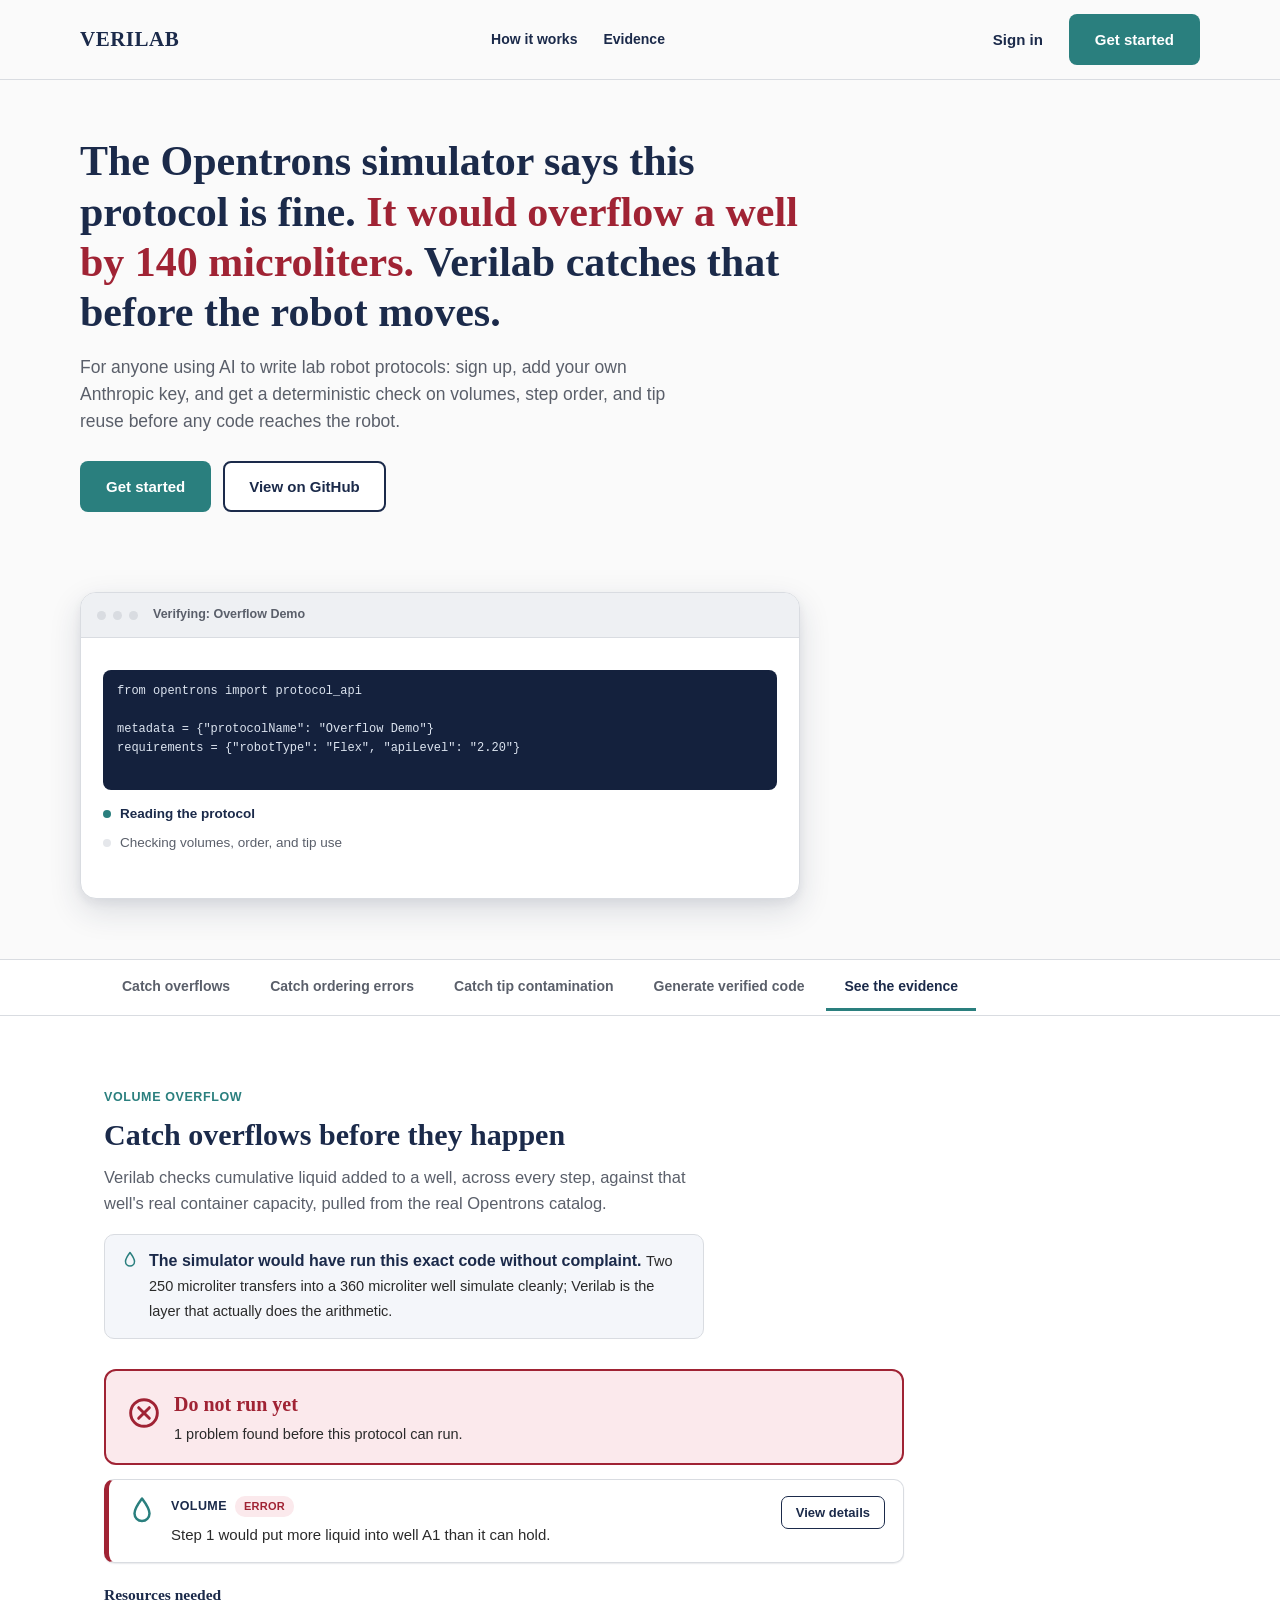
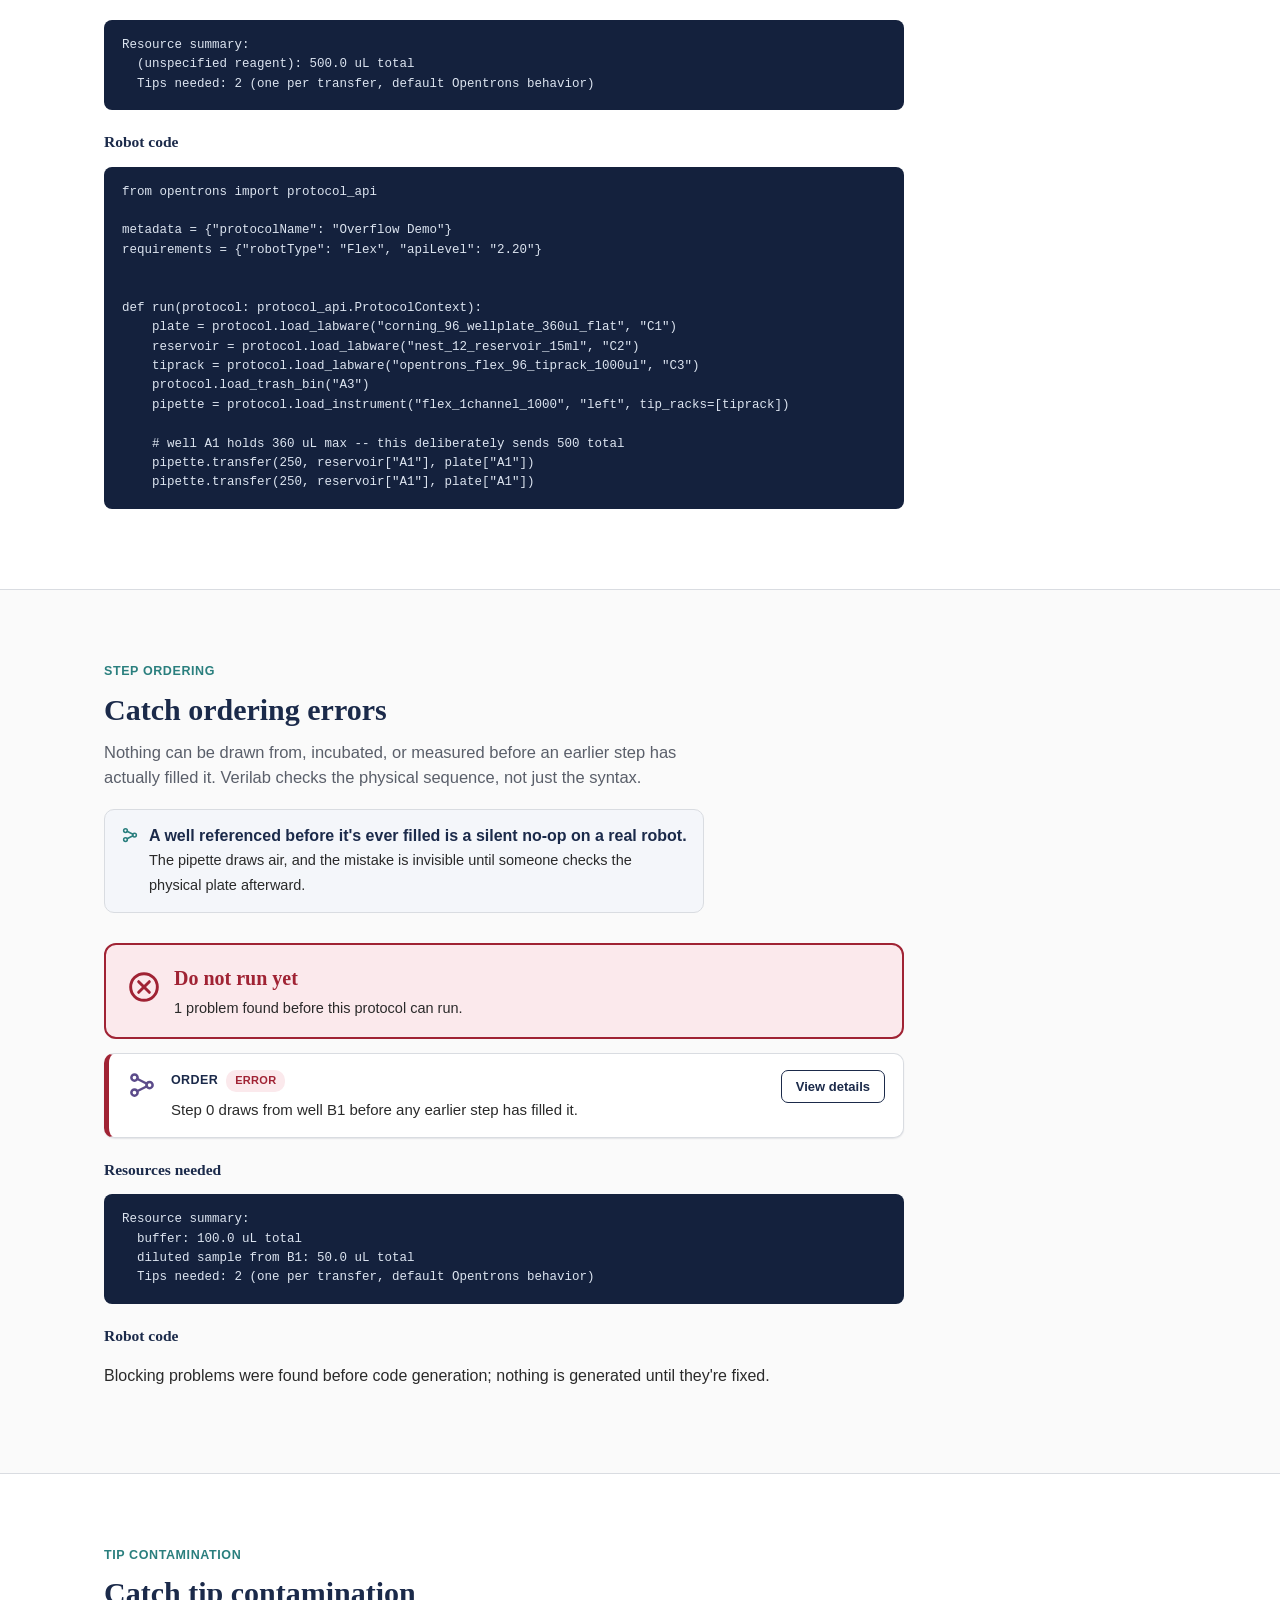
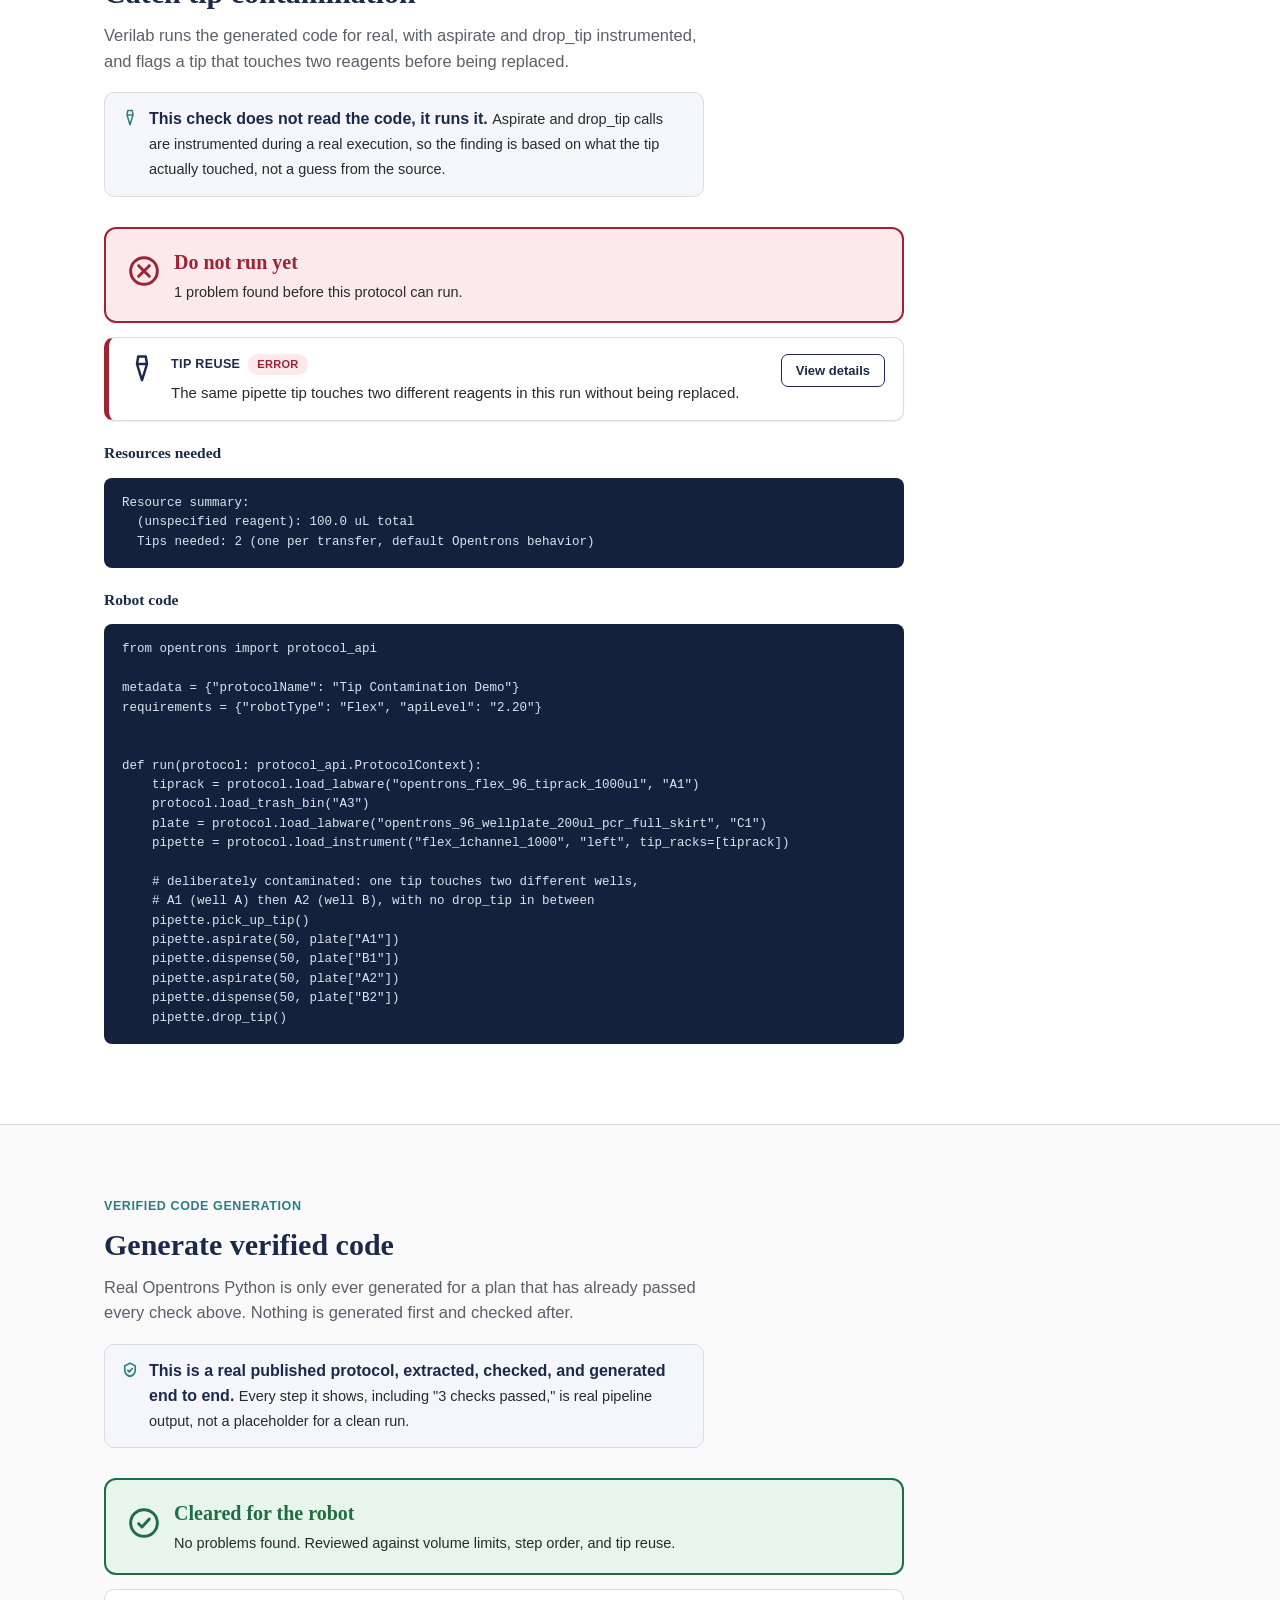
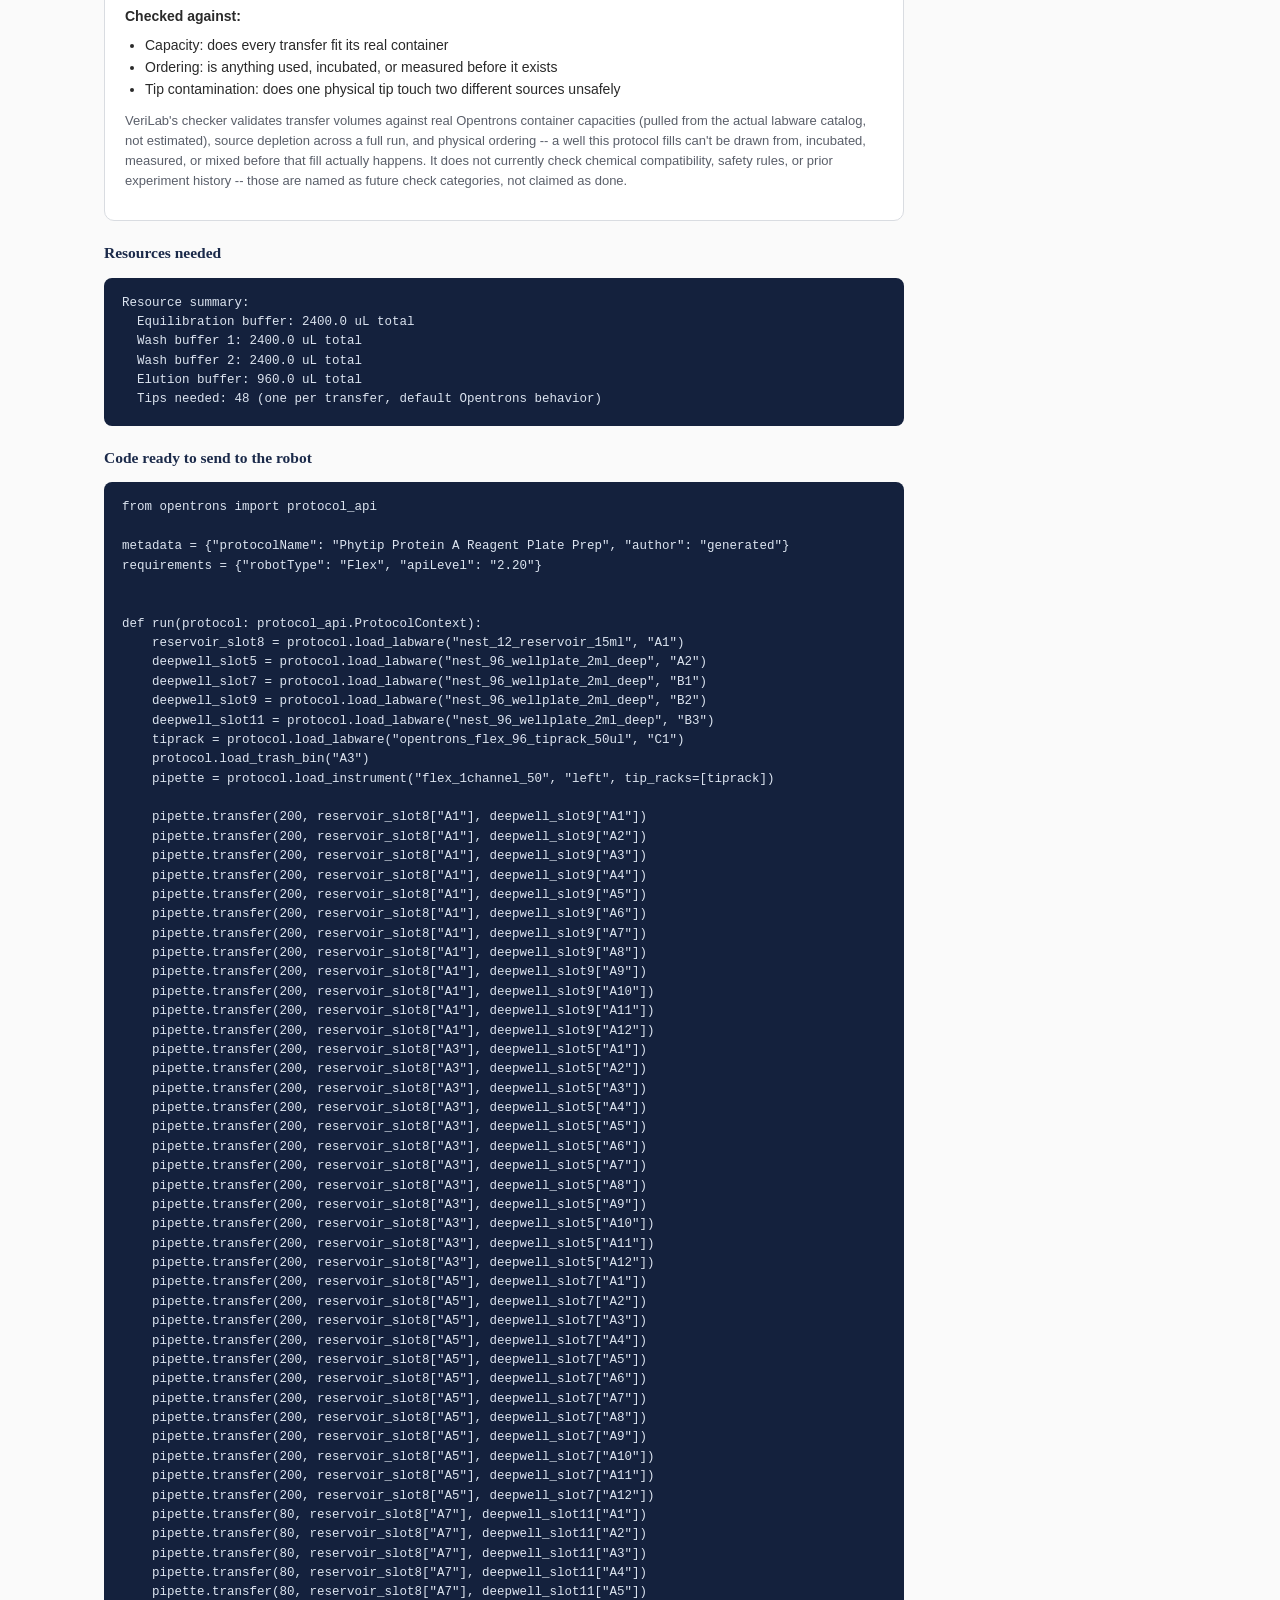
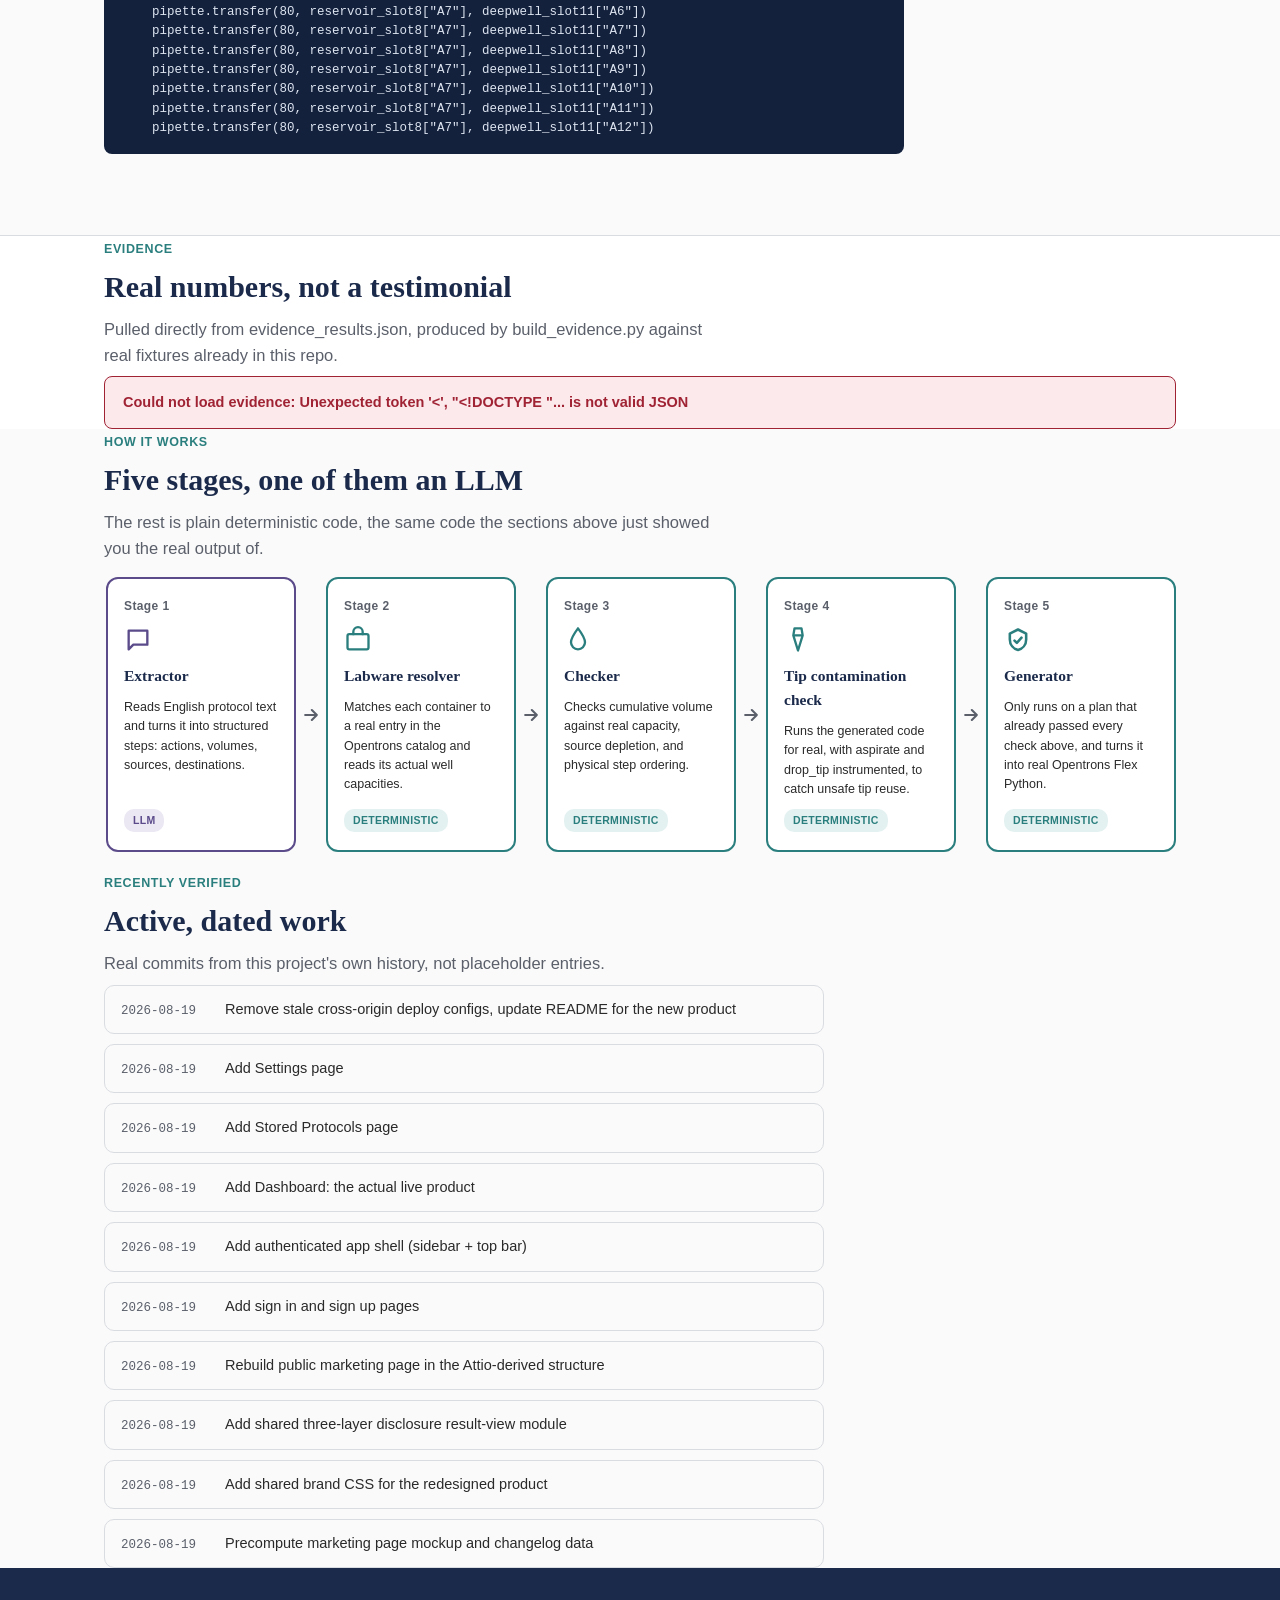
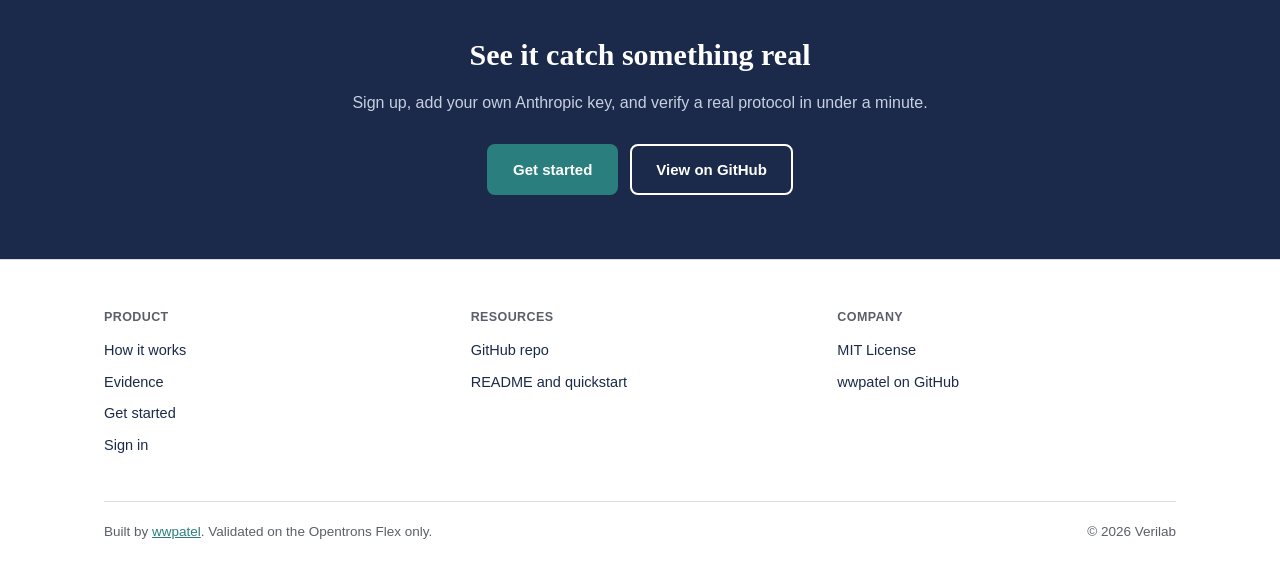
==== commit 44442726: "Add meta descriptions, Open Graph tags, and SoftwareApplication JSON-LD Marketing page gets full OG/" ====
--- a/site/index.html
+++ b/site/index.html
@@ -5,7 +5,44 @@
 <meta name="viewport" content="width=device-width, initial-scale=1">
 <title>Verilab: the check that catches what the simulator misses</title>
 <meta name="description" content="Verilab is a deterministic check between AI-generated lab robot protocols and a real Opentrons Flex. Sign up, add your own API key, verify a real protocol.">
+<link rel="canonical" href="/site/index.html">
+
+<meta property="og:type" content="website">
+<meta property="og:site_name" content="Verilab">
+<meta property="og:title" content="Verilab: the check that catches what the simulator misses">
+<meta property="og:description" content="A deterministic check between AI-generated lab robot protocols and a real Opentrons Flex. The official simulator confirms code runs; Verilab checks whether it's actually correct.">
+<meta property="og:image" content="/site/og-image.png">
+<meta property="og:image:width" content="1200">
+<meta property="og:image:height" content="630">
+<meta property="og:image:alt" content="Verilab wordmark on navy, with the line: the check that catches what the Opentrons simulator misses.">
+<meta name="twitter:card" content="summary_large_image">
+<meta name="twitter:title" content="Verilab: the check that catches what the simulator misses">
+<meta name="twitter:description" content="A deterministic check between AI-generated lab robot protocols and a real Opentrons Flex.">
+<meta name="twitter:image" content="/site/og-image.png">
+
 <link rel="stylesheet" href="shared.css">
+<script type="application/ld+json">
+{
+  "@context": "https://schema.org",
+  "@type": "SoftwareApplication",
+  "name": "Verilab",
+  "applicationCategory": "DeveloperApplication",
+  "operatingSystem": "Web",
+  "description": "A deterministic verification layer between AI-generated Opentrons Flex lab robot protocols and the robot itself. Checks volume overflow, step ordering, and tip contamination before any code reaches the robot.",
+  "url": "/site/index.html",
+  "codeRepository": "https://github.com/wwpatel/verilab",
+  "license": "https://github.com/wwpatel/verilab/blob/main/LICENSE",
+  "author": {
+    "@type": "Person",
+    "name": "Amelia Patel"
+  },
+  "offers": {
+    "@type": "Offer",
+    "price": "0",
+    "priceCurrency": "USD"
+  }
+}
+</script>
 <style>
   /* ---------- Nav ---------- */
   header.site-nav {
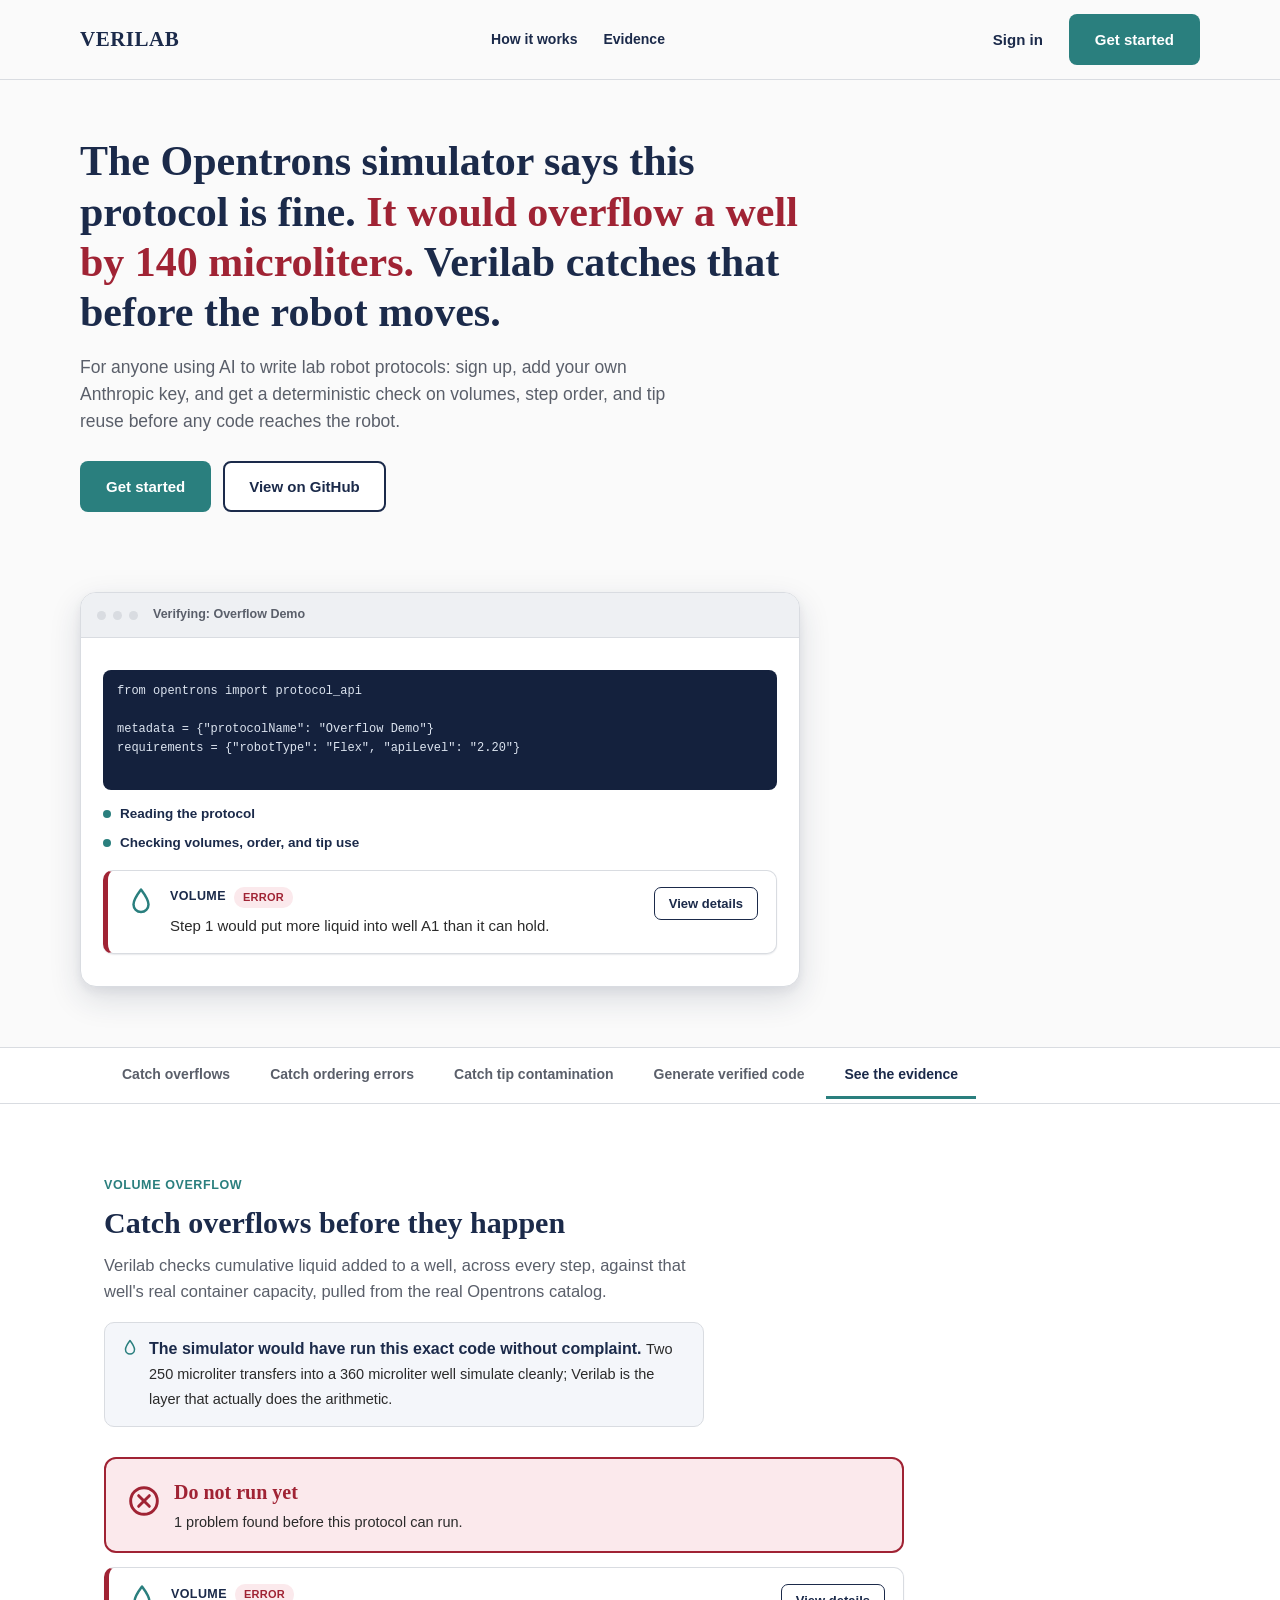
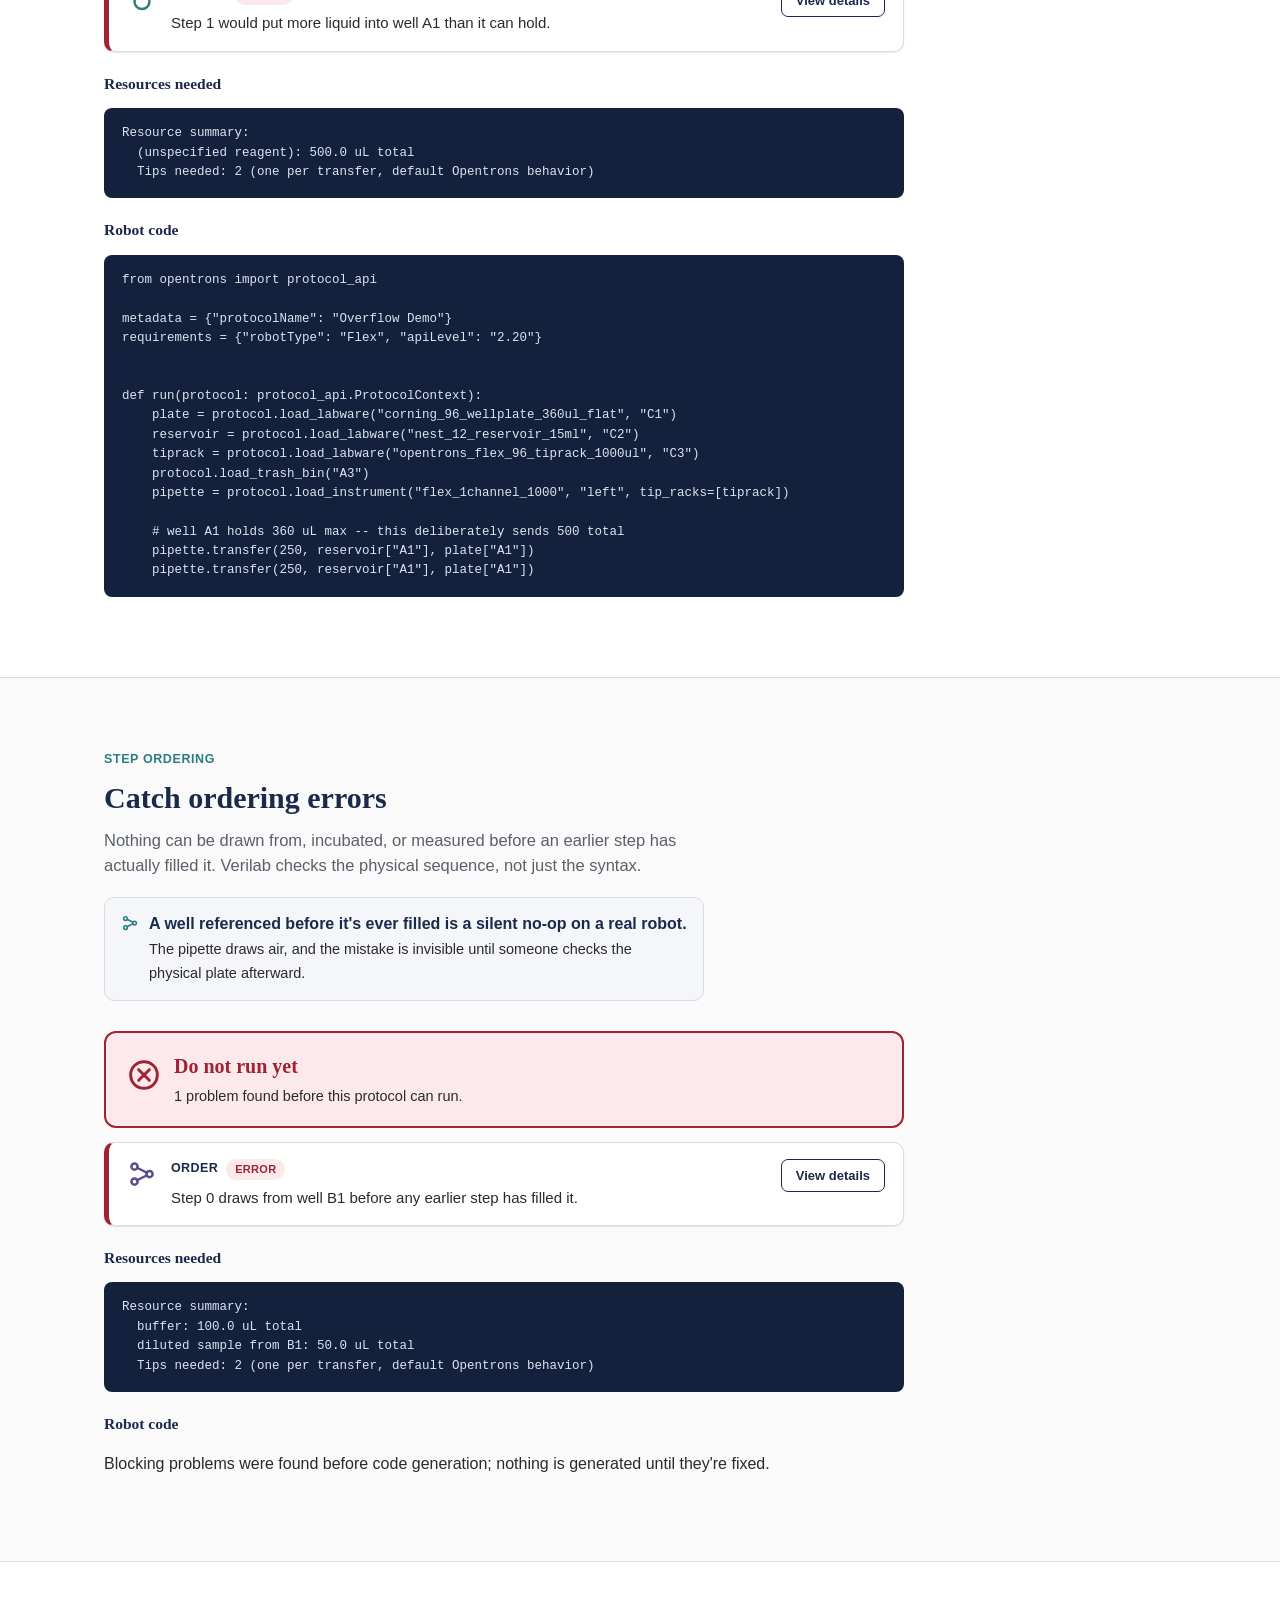
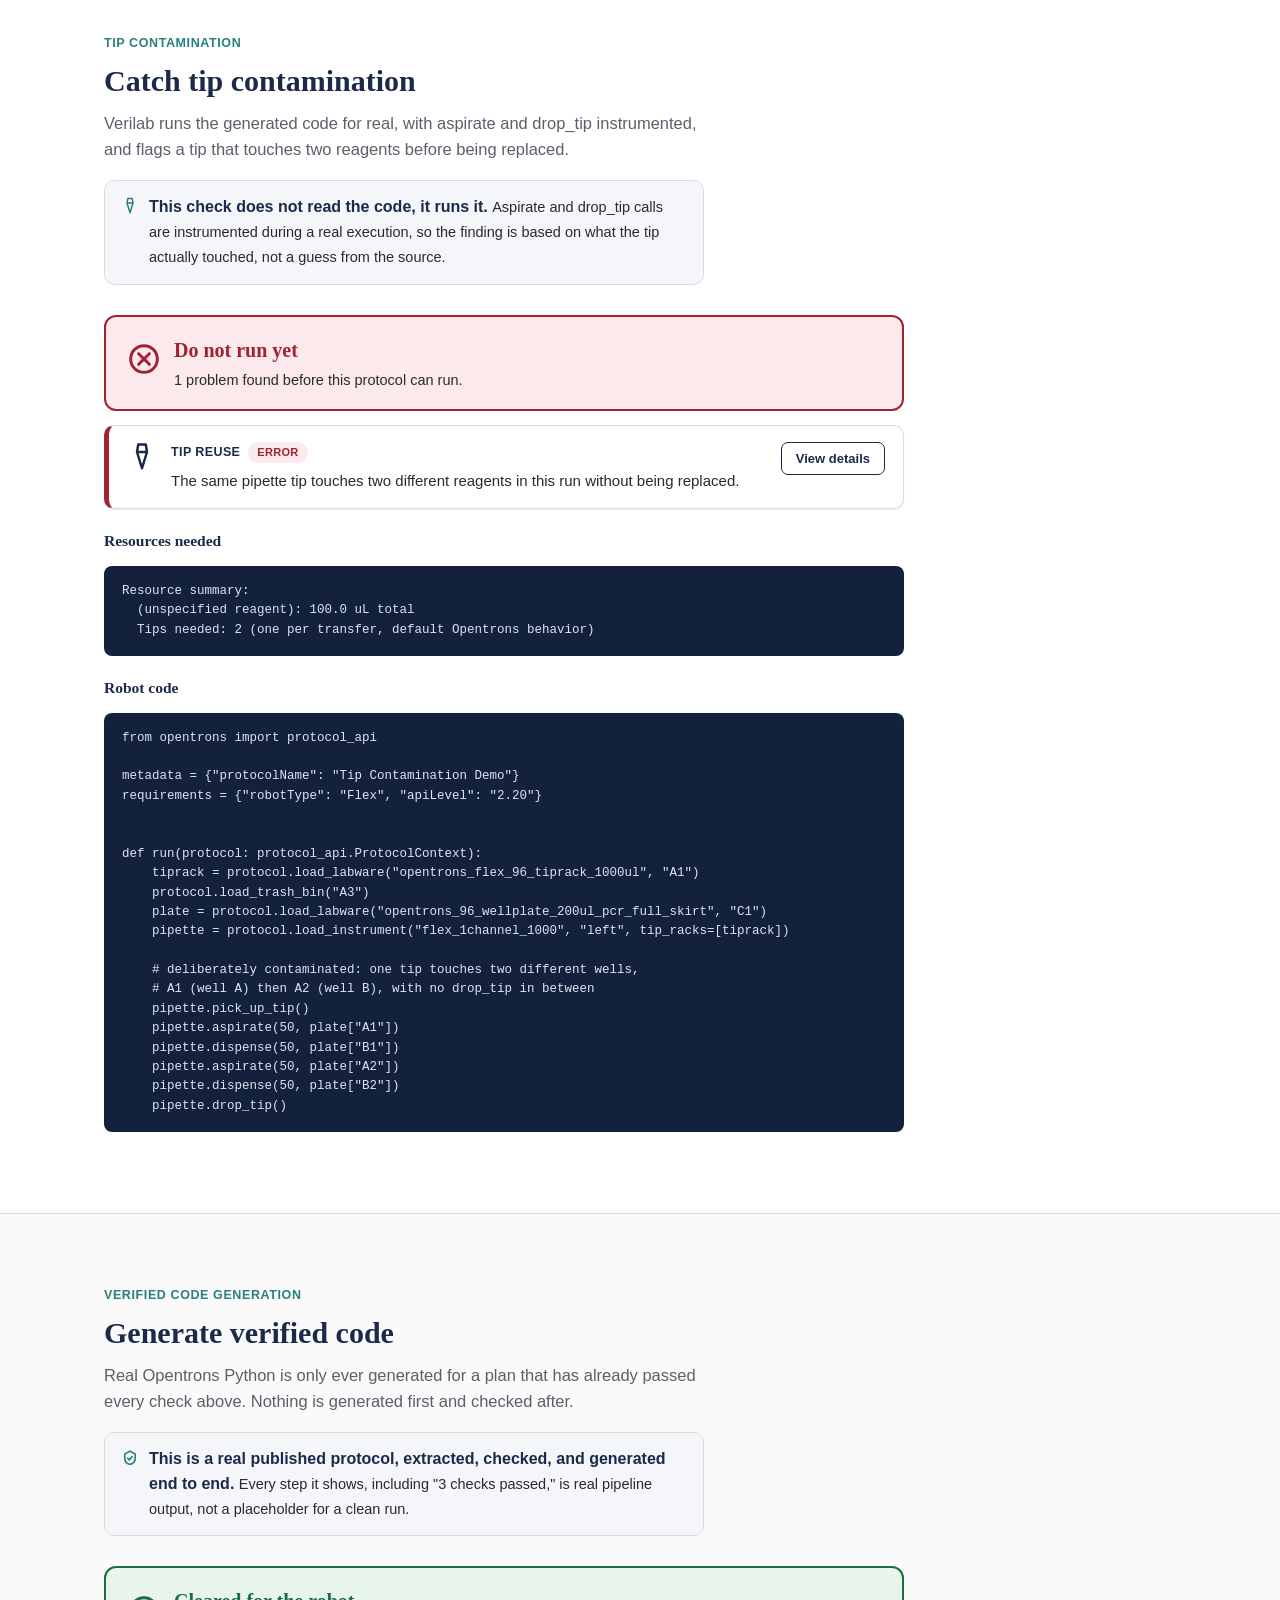
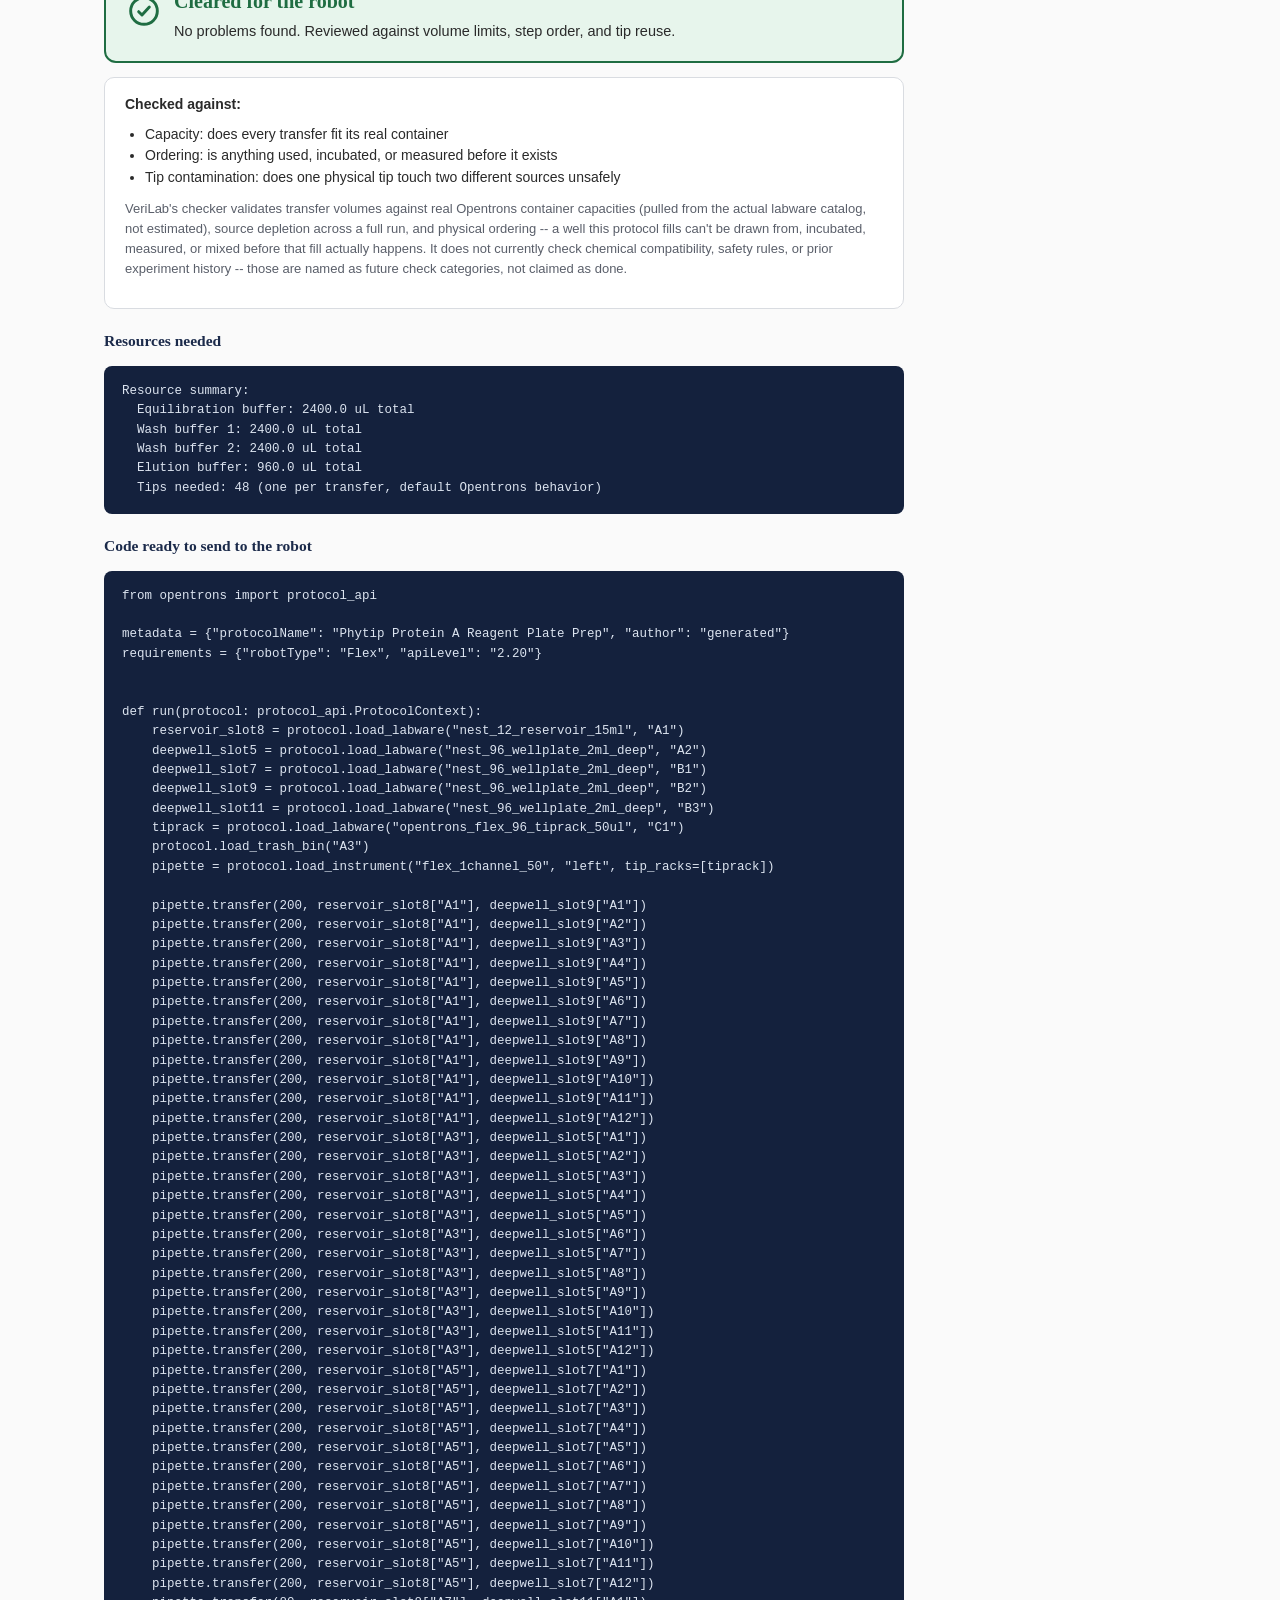
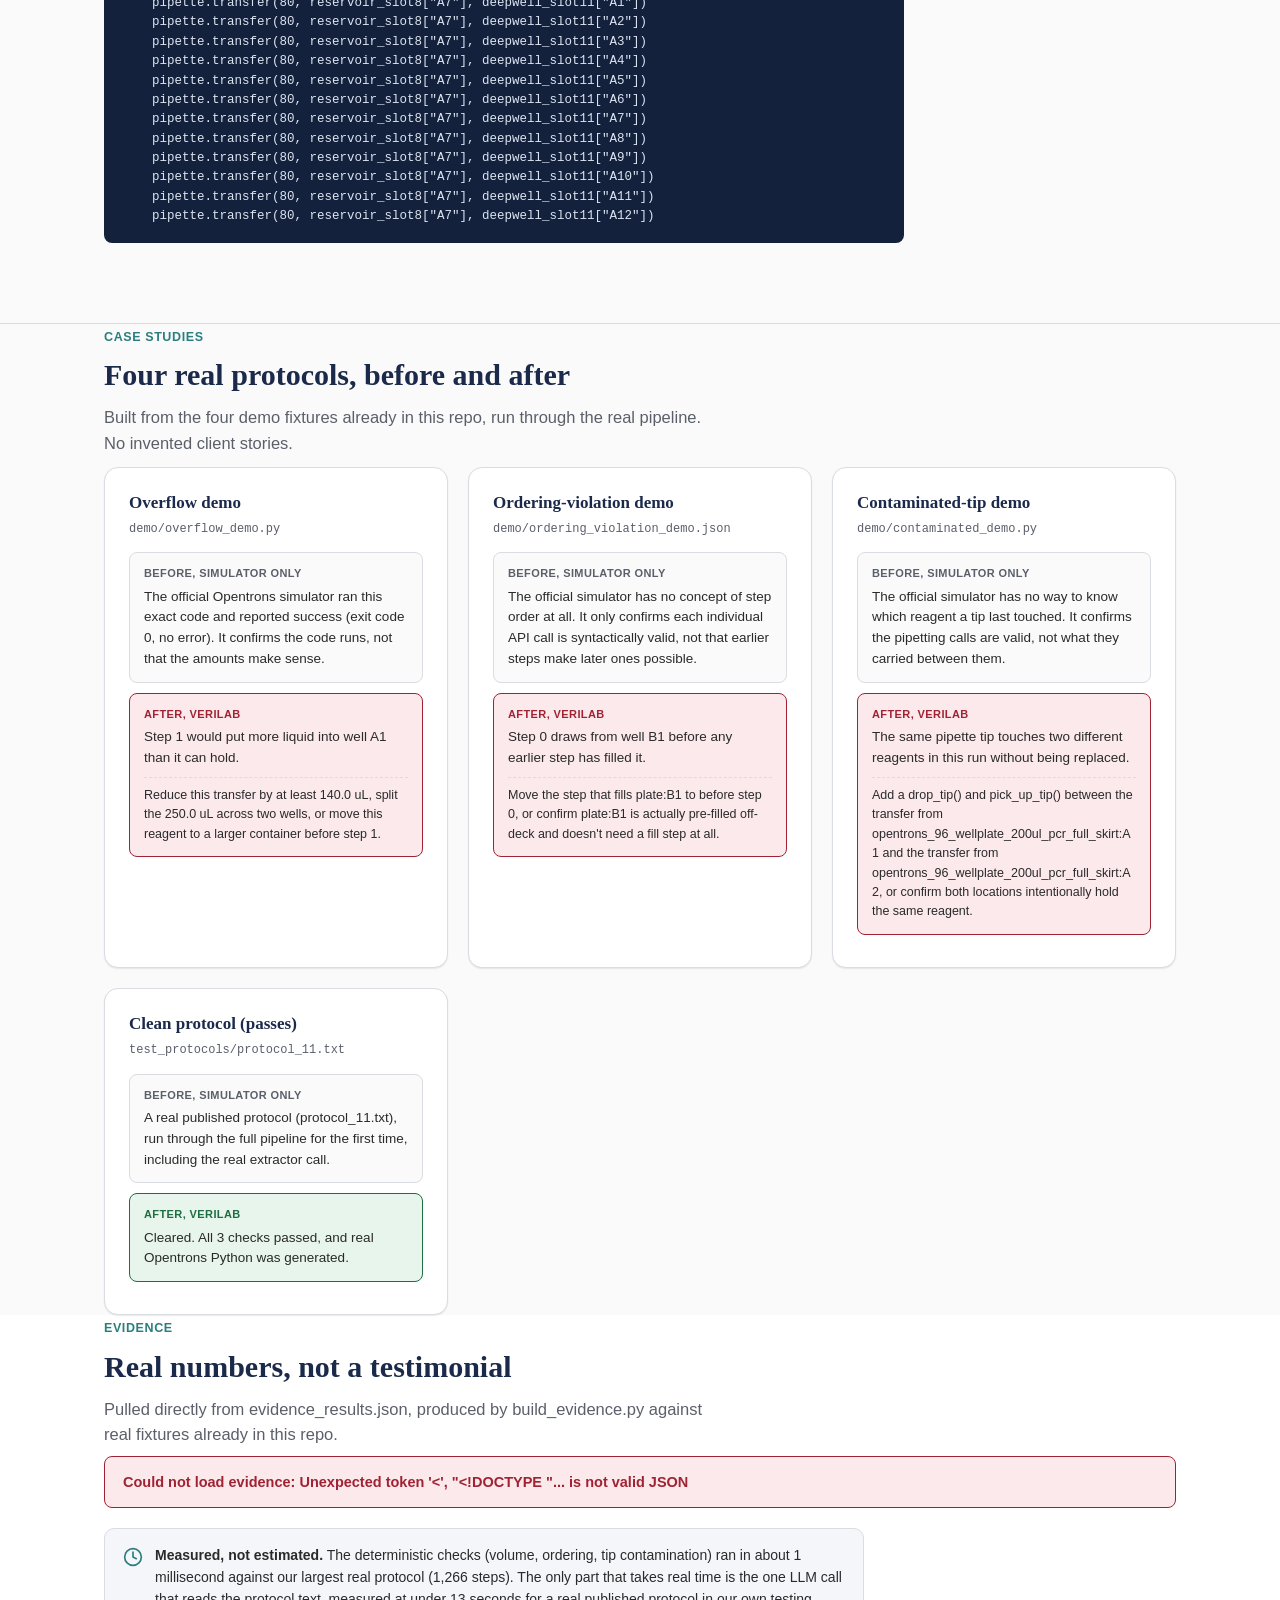
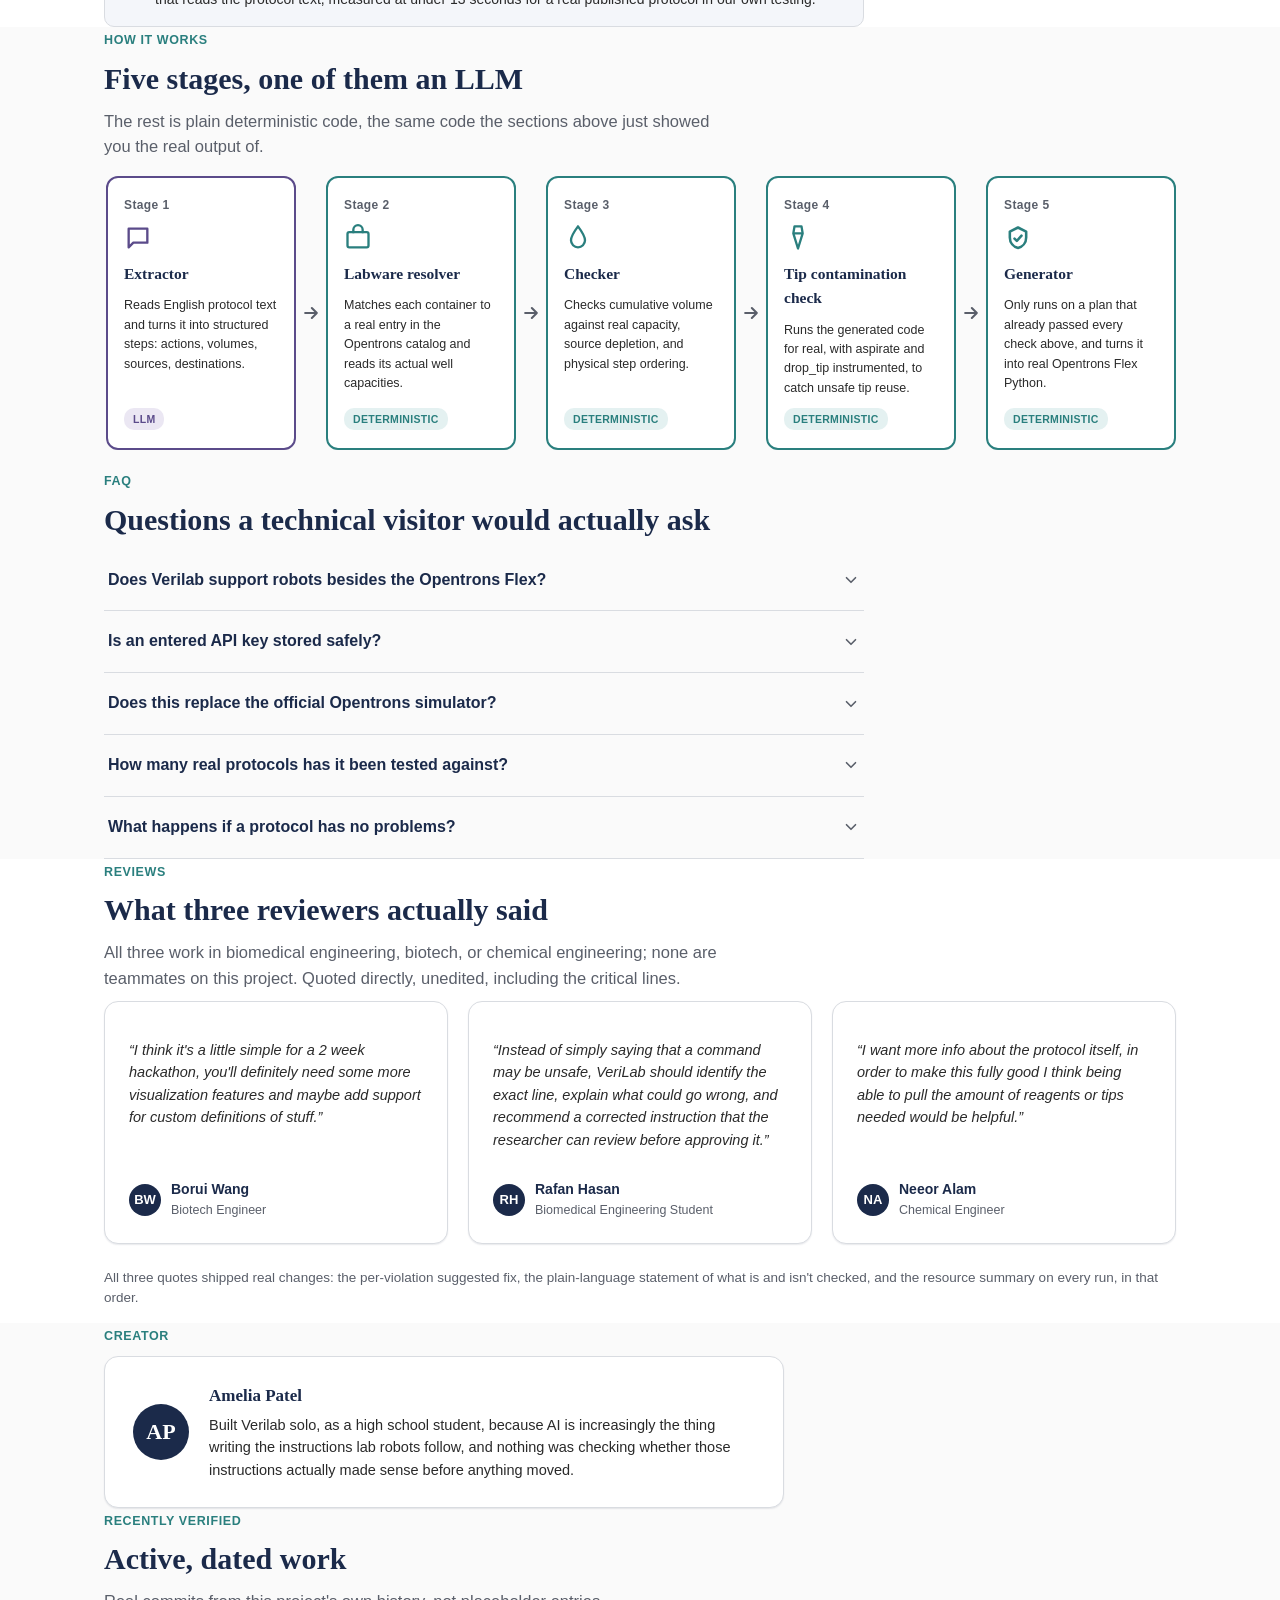
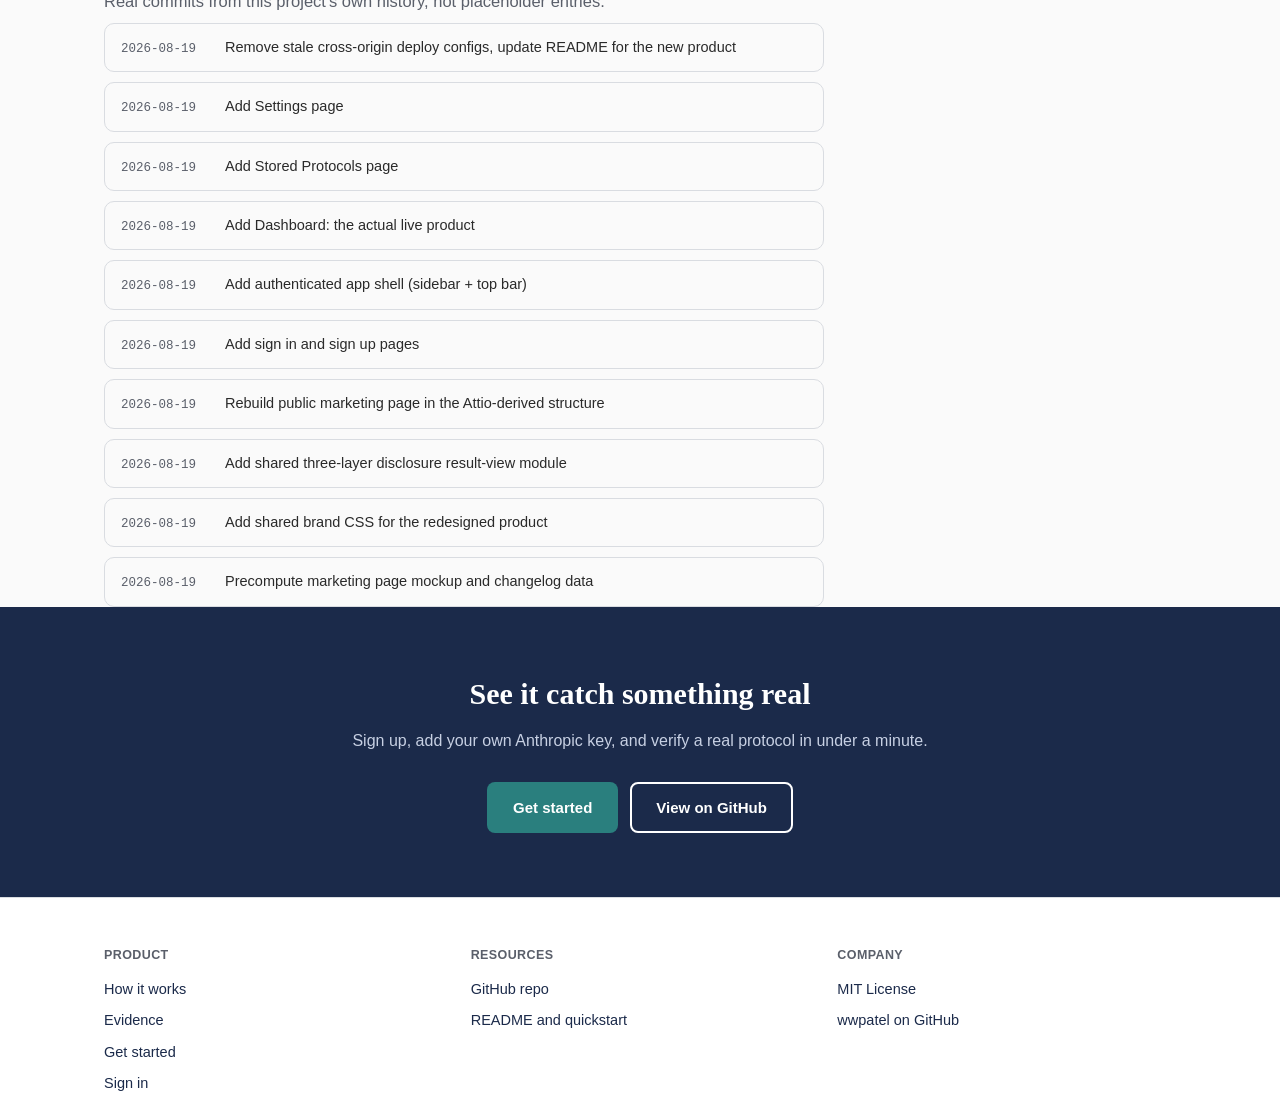
==== commit 262ea82f: "Add case studies, performance note, FAQ, reviews, and creator sections Case studies: before (what th" ====
--- a/site/index.html
+++ b/site/index.html
@@ -197,6 +197,66 @@
   .footer-col a { display: block; color: var(--navy); text-decoration: none; font-size: 14.5px; margin-bottom: 9px; }
   .footer-col a:hover { color: var(--teal); }
   .footer-bottom { border-top: 1px solid var(--border); padding-top: 20px; display: flex; justify-content: space-between; flex-wrap: wrap; gap: 10px; font-size: 13.5px; color: var(--gray); }
+
+  /* ---------- Case studies ---------- */
+  .case-grid { display: grid; grid-template-columns: repeat(auto-fit, minmax(min(280px, 100%), 1fr)); gap: 20px; margin-top: 10px; }
+  .case-card { padding: 22px 24px; }
+  .case-card h3 { font-family: Georgia, serif; color: var(--navy); font-size: 17px; margin: 0 0 4px; }
+  .case-card .case-source { font-size: 12px; color: var(--gray); font-family: "SF Mono", Consolas, Menlo, monospace; margin-bottom: 14px; }
+  .case-before, .case-after { border-radius: 8px; padding: 12px 14px; font-size: 13.5px; margin-bottom: 10px; }
+  .case-before { background: var(--bg); border: 1px solid var(--border); }
+  .case-after.blocked { background: var(--red-bg); border: 1px solid var(--red); }
+  .case-after.cleared { background: var(--green-bg); border: 1px solid var(--green); }
+  .case-label { font-size: 11px; font-weight: 700; text-transform: uppercase; letter-spacing: 0.4px; margin-bottom: 4px; display: block; }
+  .case-before .case-label { color: var(--gray); }
+  .case-after.blocked .case-label { color: var(--red); }
+  .case-after.cleared .case-label { color: var(--green); }
+  .case-fix { font-size: 12.5px; color: var(--charcoal); margin-top: 8px; padding-top: 8px; border-top: 1px dashed var(--border); }
+
+  /* ---------- Performance note ---------- */
+  .perf-note { display: flex; gap: 12px; align-items: flex-start; background: #F4F6FA; border: 1px solid var(--border); border-radius: 10px; padding: 16px 18px; margin-top: 20px; max-width: 760px; }
+  .perf-note svg { width: 20px; height: 20px; color: var(--teal); flex-shrink: 0; margin-top: 2px; }
+  .perf-note p { margin: 0; font-size: 14px; color: var(--charcoal); }
+
+  /* ---------- FAQ ---------- */
+  .faq-list { max-width: 760px; margin-top: 8px; }
+  .faq-item { border-bottom: 1px solid var(--border); }
+  .faq-question {
+    width: 100%; text-align: left; background: none; border: none; padding: 18px 4px; cursor: pointer;
+    display: flex; align-items: center; justify-content: space-between; gap: 16px; font: inherit;
+  }
+  .faq-question h3 { font-size: 16px; color: var(--navy); margin: 0; font-weight: 700; }
+  .faq-question .chev { width: 18px; height: 18px; color: var(--gray); flex-shrink: 0; transition: transform 0.2s ease; }
+  .faq-question[aria-expanded="true"] .chev { transform: rotate(180deg); }
+  .faq-answer { padding: 0 4px 18px; font-size: 14.5px; color: var(--charcoal); max-width: 680px; }
+  .faq-answer[hidden] { display: none; }
+
+  /* ---------- Reviews ---------- */
+  .review-grid { display: grid; grid-template-columns: repeat(auto-fit, minmax(min(280px, 100%), 1fr)); gap: 20px; margin-top: 10px; }
+  .review-card { padding: 22px 24px; display: flex; flex-direction: column; gap: 14px; }
+  .review-quote { font-size: 14.5px; color: var(--charcoal); font-style: italic; flex: 1; }
+  .review-quote::before { content: open-quote; }
+  .review-quote::after { content: close-quote; }
+  .review-person { display: flex; align-items: center; gap: 10px; }
+  .review-person .name { font-weight: 700; color: var(--navy); font-size: 14px; }
+  .review-person .role { font-size: 12.5px; color: var(--gray); }
+  .review-note { grid-column: 1 / -1; font-size: 13.5px; color: var(--gray); margin-top: 4px; }
+
+  /* ---------- Creator ---------- */
+  .creator-card { display: flex; gap: 20px; align-items: center; padding: 26px 28px; max-width: 680px; }
+  .creator-avatar { width: 56px; height: 56px; border-radius: 50%; background: var(--navy); color: #fff; display: flex; align-items: center; justify-content: center; font-family: Georgia, serif; font-weight: bold; font-size: 22px; flex-shrink: 0; }
+  .creator-card h3 { font-family: Georgia, serif; color: var(--navy); font-size: 17px; margin: 0 0 4px; }
+  .creator-card p { font-size: 14.5px; color: var(--charcoal); margin: 0; }
+
+  /* ---------- Sticky mobile CTA ---------- */
+  .sticky-mobile-cta {
+    display: none; position: fixed; left: 0; right: 0; bottom: 0; z-index: 30;
+    background: var(--panel); border-top: 1px solid var(--border); padding: 12px 16px;
+    box-shadow: 0 -4px 14px rgba(27,42,74,0.12);
+  }
+  .sticky-mobile-cta.show { display: block; }
+  .sticky-mobile-cta .btn { width: 100%; }
+  body.has-sticky-cta { padding-bottom: 68px; }
 </style>
 </head>
 <body>
@@ -319,6 +379,19 @@
   </div>
 </section>
 
+<section id="case-studies" aria-labelledby="case-studies-heading">
+  <div class="wrap">
+    <div class="reveal">
+      <span class="kicker">Case studies</span>
+      <h2 class="section-title" id="case-studies-heading">Four real protocols, before and after</h2>
+      <p class="section-lede">Built from the four demo fixtures already in this repo, run through the real pipeline. No invented client stories.</p>
+    </div>
+    <div class="case-grid reveal" id="caseStudyGrid">
+      <p class="loading-line">Loading real case studies...</p>
+    </div>
+  </div>
+</section>
+
 <section id="evidence" class="evidence" aria-labelledby="evidence-heading">
   <div class="wrap">
     <div class="reveal">
@@ -328,6 +401,10 @@
     </div>
     <div id="evidencePanel" class="reveal">
       <p class="loading-line">Loading evidence data...</p>
+    </div>
+    <div class="perf-note reveal">
+      <svg viewBox="0 0 24 24" fill="none" stroke="currentColor" stroke-width="2" stroke-linecap="round" stroke-linejoin="round" aria-hidden="true"><circle cx="12" cy="12" r="10"/><polyline points="12 6 12 12 16 14"/></svg>
+      <p><strong>Measured, not estimated.</strong> The deterministic checks (volume, ordering, tip contamination) ran in about 1 millisecond against our largest real protocol (1,266 steps). The only part that takes real time is the one LLM call that reads the protocol text, measured at under 13 seconds for a real published protocol in our own testing.</p>
     </div>
   </div>
 </section>
@@ -389,6 +466,66 @@
           <div class="stage-caption">Only runs on a plan that already passed every check above, and turns it into real Opentrons Flex Python.</div>
           <span class="stage-tag deterministic">Deterministic</span>
         </div>
+      </div>
+    </div>
+  </div>
+</section>
+
+<section id="faq" aria-labelledby="faq-heading">
+  <div class="wrap">
+    <div class="reveal">
+      <span class="kicker">FAQ</span>
+      <h2 class="section-title" id="faq-heading">Questions a technical visitor would actually ask</h2>
+    </div>
+    <div class="faq-list reveal" id="faqList"></div>
+  </div>
+</section>
+
+<section id="reviews" class="evidence" aria-labelledby="reviews-heading">
+  <div class="wrap">
+    <div class="reveal">
+      <span class="kicker">Reviews</span>
+      <h2 class="section-title" id="reviews-heading">What three reviewers actually said</h2>
+      <p class="section-lede">All three work in biomedical engineering, biotech, or chemical engineering; none are teammates on this project. Quoted directly, unedited, including the critical lines.</p>
+    </div>
+    <div class="review-grid reveal">
+      <div class="card review-card">
+        <p class="review-quote">I think it's a little simple for a 2 week hackathon, you'll definitely need some more visualization features and maybe add support for custom definitions of stuff.</p>
+        <div class="review-person">
+          <div class="avatar" aria-hidden="true">BW</div>
+          <div><div class="name">Borui Wang</div><div class="role">Biotech Engineer</div></div>
+        </div>
+      </div>
+      <div class="card review-card">
+        <p class="review-quote">Instead of simply saying that a command may be unsafe, VeriLab should identify the exact line, explain what could go wrong, and recommend a corrected instruction that the researcher can review before approving it.</p>
+        <div class="review-person">
+          <div class="avatar" aria-hidden="true">RH</div>
+          <div><div class="name">Rafan Hasan</div><div class="role">Biomedical Engineering Student</div></div>
+        </div>
+      </div>
+      <div class="card review-card">
+        <p class="review-quote">I want more info about the protocol itself, in order to make this fully good I think being able to pull the amount of reagents or tips needed would be helpful.</p>
+        <div class="review-person">
+          <div class="avatar" aria-hidden="true">NA</div>
+          <div><div class="name">Neeor Alam</div><div class="role">Chemical Engineer</div></div>
+        </div>
+      </div>
+      <p class="review-note">All three quotes shipped real changes: the per-violation suggested fix, the plain-language statement of what is and isn't checked, and the resource summary on every run, in that order.</p>
+    </div>
+  </div>
+</section>
+
+<section id="creator" aria-labelledby="creator-heading">
+  <div class="wrap">
+    <div class="reveal">
+      <span class="kicker">Creator</span>
+      <h2 class="sr-only" id="creator-heading">Who built this</h2>
+    </div>
+    <div class="card creator-card reveal">
+      <div class="creator-avatar" aria-hidden="true">AP</div>
+      <div>
+        <h3>Amelia Patel</h3>
+        <p>Built Verilab solo, as a high school student, because AI is increasingly the thing writing the instructions lab robots follow, and nothing was checking whether those instructions actually made sense before anything moved.</p>
       </div>
     </div>
   </div>
@@ -504,6 +641,48 @@
   VL.renderResult(document.getElementById('mockCodegen'), ex.clean.result);
 
   runHeroTrace(ex.overflow);
+  renderCaseStudies(ex);
+}
+
+const CASE_STUDY_BEFORE = {
+  overflow: 'The official Opentrons simulator ran this exact code and reported success (exit code 0, no error). It confirms the code runs, not that the amounts make sense.',
+  ordering: 'The official simulator has no concept of step order at all. It only confirms each individual API call is syntactically valid, not that earlier steps make later ones possible.',
+  tip_contamination: 'The official simulator has no way to know which reagent a tip last touched. It confirms the pipetting calls are valid, not what they carried between them.',
+  clean: 'A real published protocol (protocol_11.txt), run through the full pipeline for the first time, including the real extractor call.',
+};
+
+function renderCaseStudies(ex) {
+  const grid = document.getElementById('caseStudyGrid');
+  grid.innerHTML = '';
+  const order = ['overflow', 'ordering', 'tip_contamination', 'clean'];
+  for (const key of order) {
+    const item = ex[key];
+    const r = item.result;
+    const cleared = r.overall_status === 'CLEARED';
+    const card = VL.el('div', { class: 'card case-card' }, [
+      VL.el('h3', {}, [item.label]),
+      VL.el('div', { class: 'case-source' }, [item.source_path]),
+      VL.el('div', { class: 'case-before' }, [
+        VL.el('span', { class: 'case-label' }, ['Before, simulator only']),
+        CASE_STUDY_BEFORE[key],
+      ]),
+    ]);
+    if (cleared) {
+      card.appendChild(VL.el('div', { class: 'case-after cleared' }, [
+        VL.el('span', { class: 'case-label' }, ['After, Verilab']),
+        'Cleared. All 3 checks passed, and real Opentrons Python was generated.',
+      ]));
+    } else {
+      const v = r.checks.violations[0];
+      const after = VL.el('div', { class: 'case-after blocked' }, [
+        VL.el('span', { class: 'case-label' }, ['After, Verilab']),
+        v.layer1_summary,
+      ]);
+      after.appendChild(VL.el('div', { class: 'case-fix' }, [v.layer2.recommended_fix]));
+      card.appendChild(after);
+    }
+    grid.appendChild(card);
+  }
 }
 
 function runHeroTrace(overflowExample) {
@@ -567,10 +746,60 @@
       return;
     }
     renderEvidence(panel, data);
+    renderFAQ(data.test_suite.total_protocols);
   } catch (e) {
     panel.innerHTML = '';
     panel.appendChild(VL.el('div', { class: 'error-box' }, ['Could not load evidence: ' + e.message]));
-  }
+    renderFAQ(null);
+  }
+}
+
+function renderFAQ(protocolCount) {
+  const list = document.getElementById('faqList');
+  const countPhrase = protocolCount != null
+    ? protocolCount + ' real published protocols, run through the full deterministic checker (see the Evidence section above).'
+    : 'shown in the Evidence section above.';
+  const faqs = [
+    {
+      q: 'Does Verilab support robots besides the Opentrons Flex?',
+      a: 'Not yet. Verilab is built and validated specifically for the Opentrons Flex right now, on purpose: claiming broader support before it is actually tested would mean shallow checks everywhere instead of trustworthy ones somewhere. A second robot brand is a named next step, not a current claim.',
+    },
+    {
+      q: 'Is an entered API key stored safely?',
+      a: 'Yes. It is encrypted at rest before it ever touches the database and, once saved, is never shown again in plain text, only a masked version like sk-ant**********XwAA. It is never logged, and it is only ever used to power that account\'s own verification requests, never anyone else\'s.',
+    },
+    {
+      q: 'Does this replace the official Opentrons simulator?',
+      a: 'No, it runs in addition to it. The simulator confirms that generated code is syntactically valid and will run without crashing. It does not check whether the liquid handling amounts make sense. Verilab is the check for that gap, not a replacement for the simulator.',
+    },
+    {
+      q: 'How many real protocols has it been tested against?',
+      a: countPhrase,
+    },
+    {
+      q: 'What happens if a protocol has no problems?',
+      a: 'It still shows exactly what was checked, not silence: which real checks ran (from CHECKS_AGAINST), plus the total volume needed per reagent and tips required for the run. A clean pass reads as "checks passed," not nothing happening.',
+    },
+  ];
+
+  list.innerHTML = '';
+  faqs.forEach((item, i) => {
+    const answerId = 'faq-answer-' + i;
+    const btn = VL.el('button', {
+      type: 'button', class: 'faq-question', 'aria-expanded': 'false', 'aria-controls': answerId,
+    }, [
+      VL.el('h3', {}, [item.q]),
+      VL.el('span', { class: 'chev', 'aria-hidden': 'true', html: '<svg viewBox="0 0 24 24" fill="none" stroke="currentColor" stroke-width="2.2" stroke-linecap="round" stroke-linejoin="round"><polyline points="6 9 12 15 18 9"/></svg>' }, []),
+    ]);
+    const answer = VL.el('div', { id: answerId, class: 'faq-answer', hidden: 'hidden' }, [item.a]);
+    btn.addEventListener('click', () => {
+      const expanded = btn.getAttribute('aria-expanded') === 'true';
+      btn.setAttribute('aria-expanded', String(!expanded));
+      if (expanded) answer.setAttribute('hidden', 'hidden');
+      else answer.removeAttribute('hidden');
+    });
+    list.appendChild(VL.el('div', { class: 'faq-item' }, [btn, answer]));
+  });
 }
 
 function renderEvidence(panel, data) {
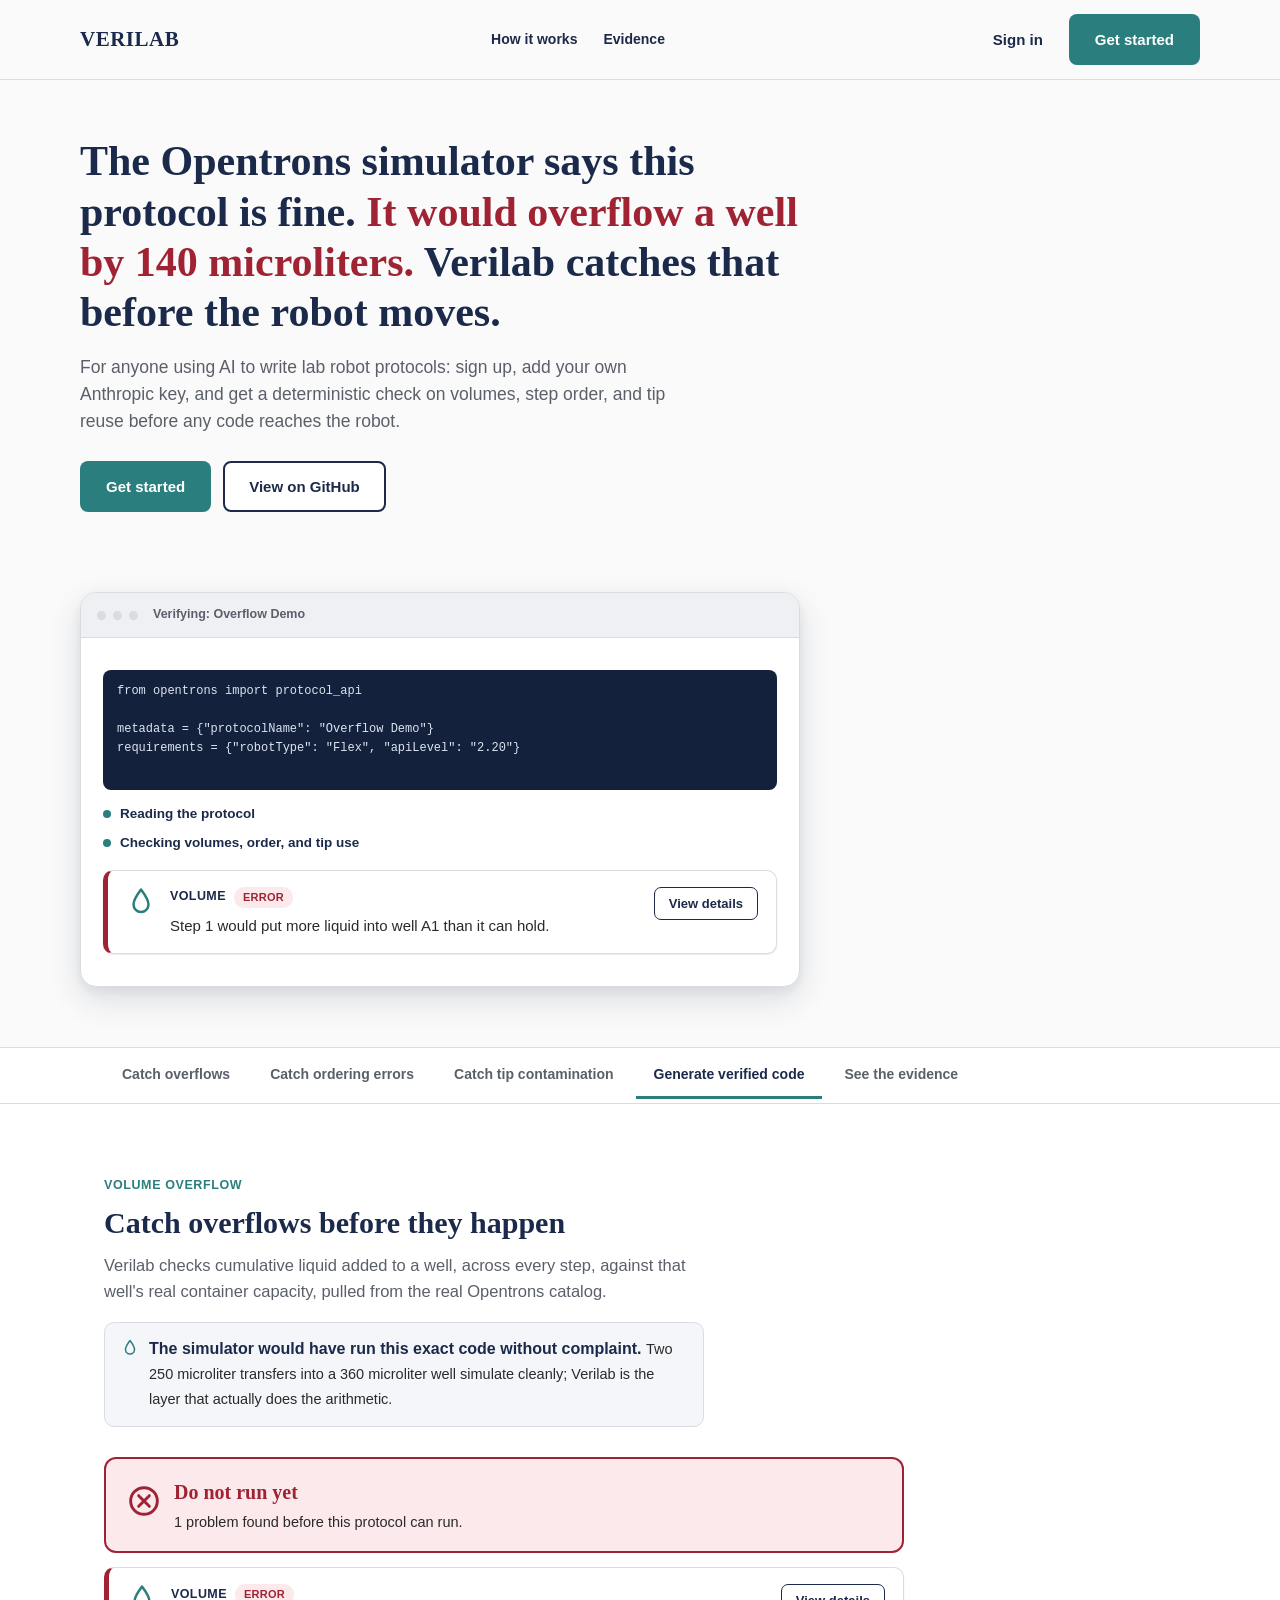
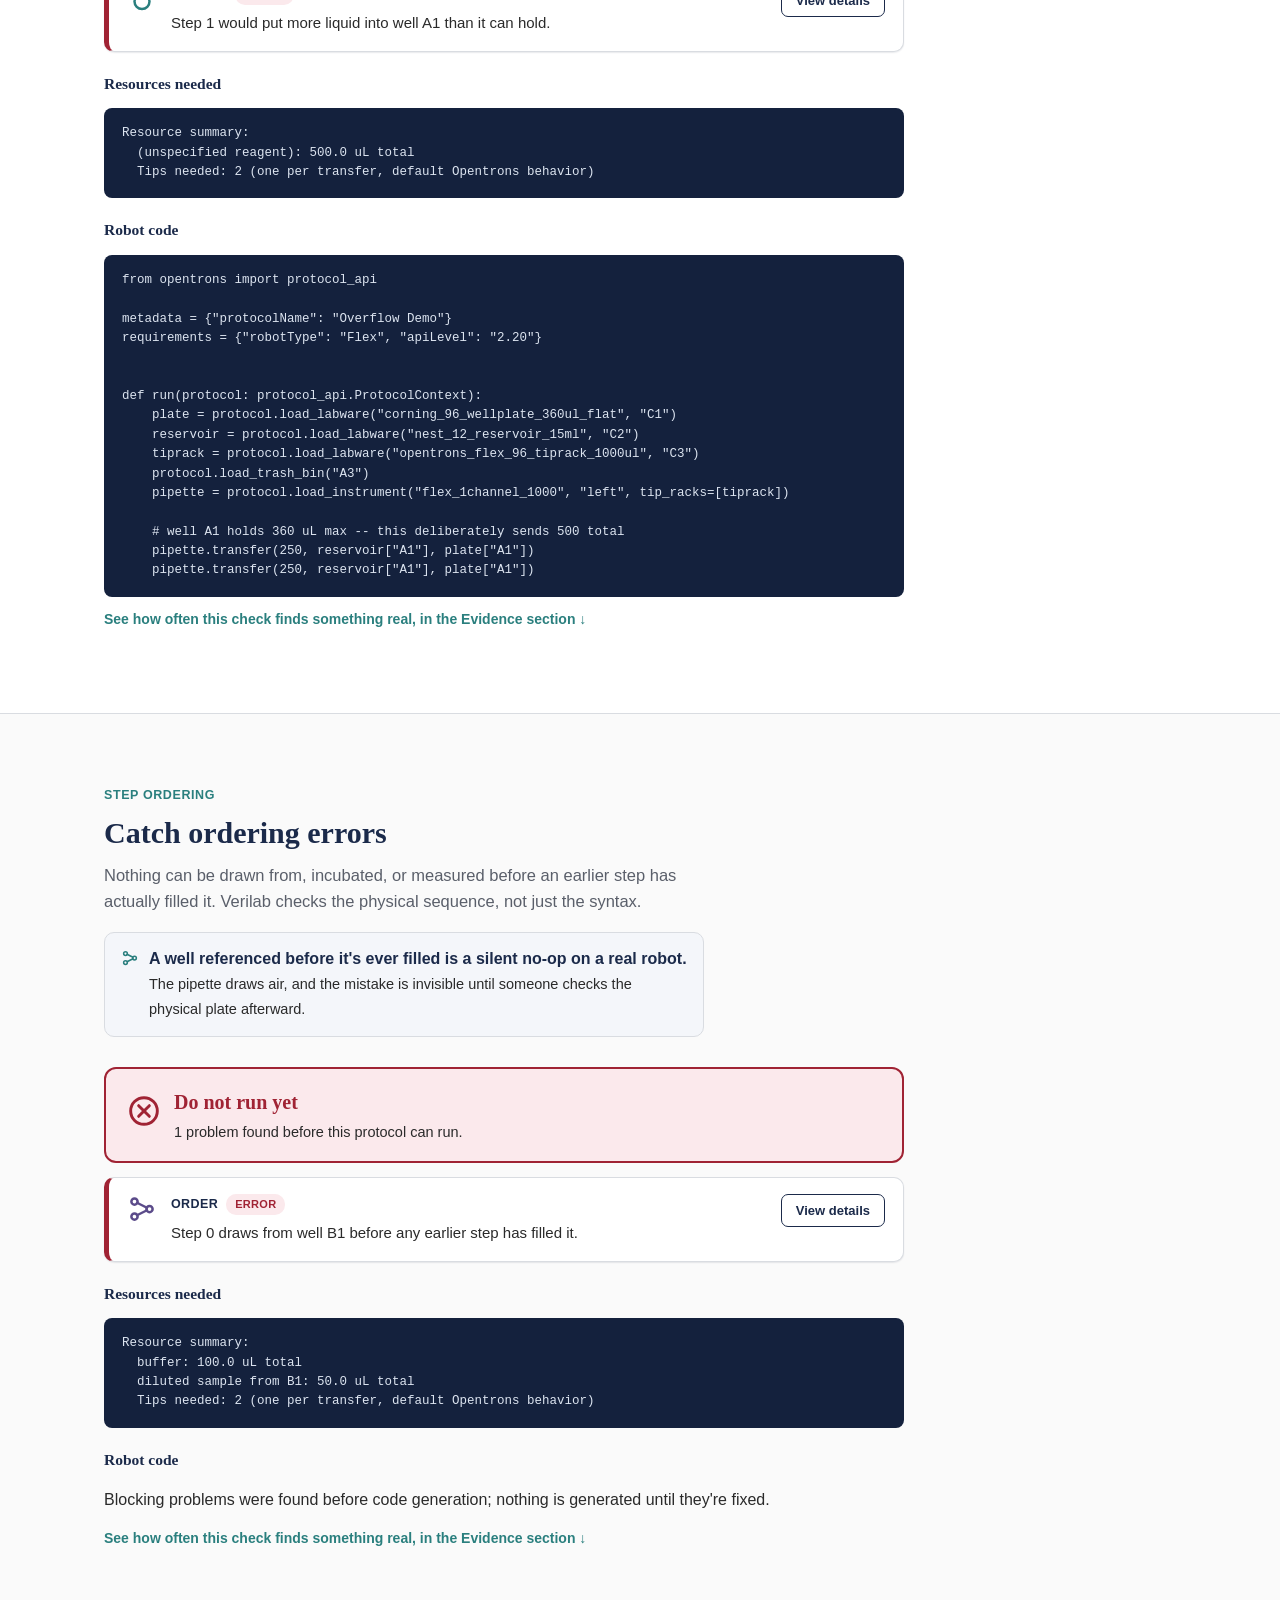
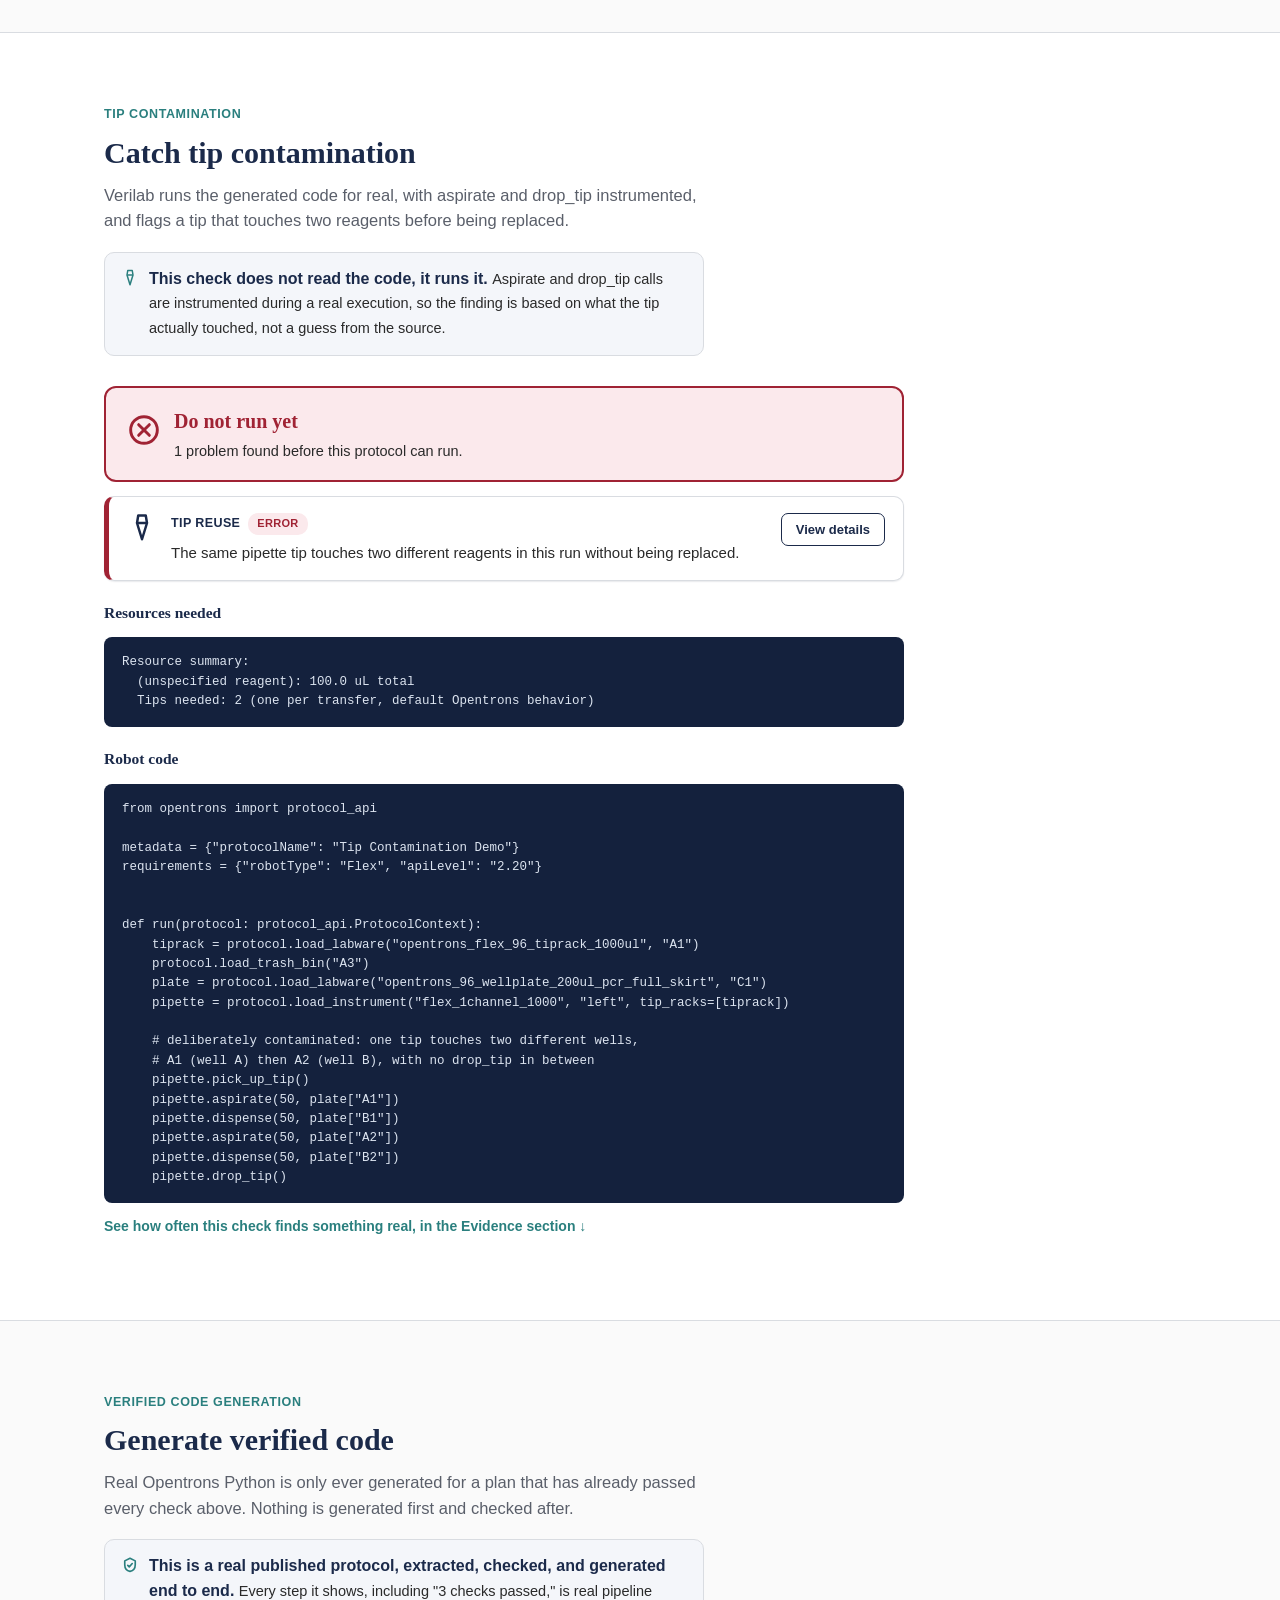
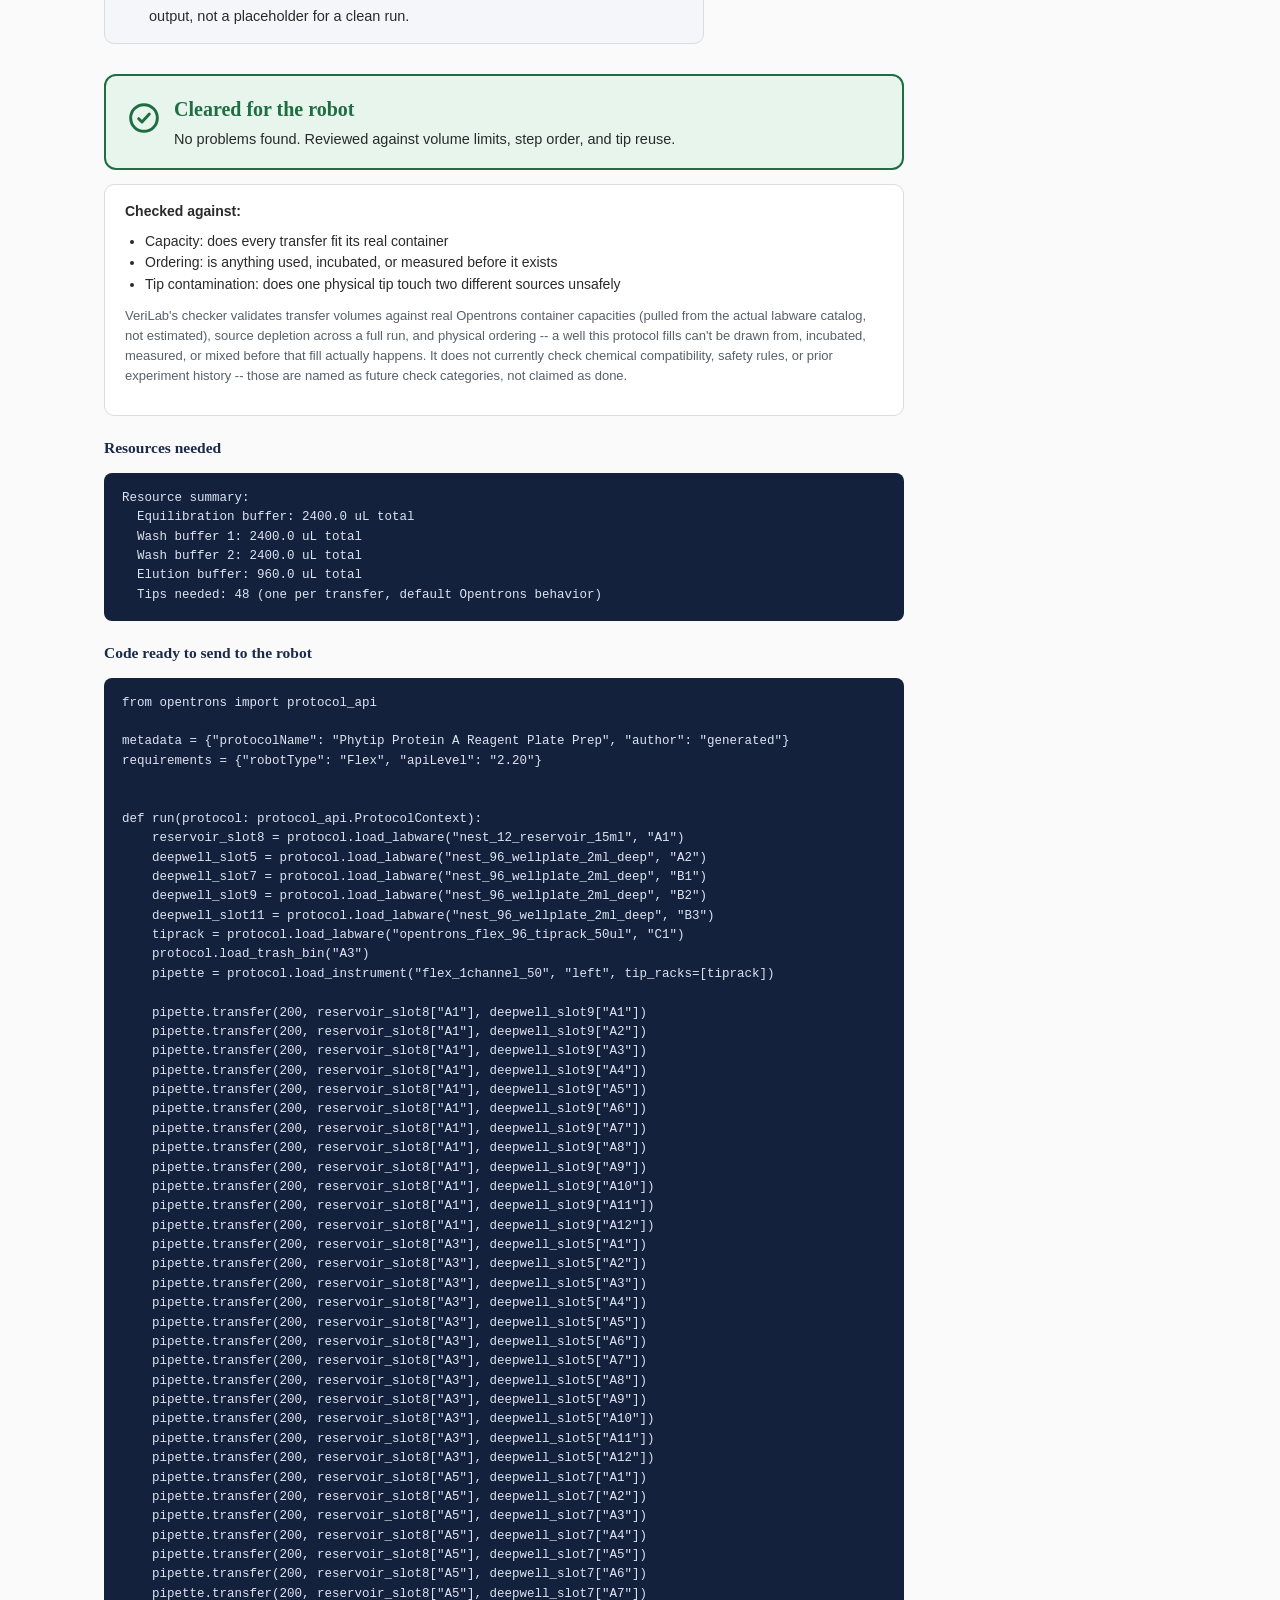
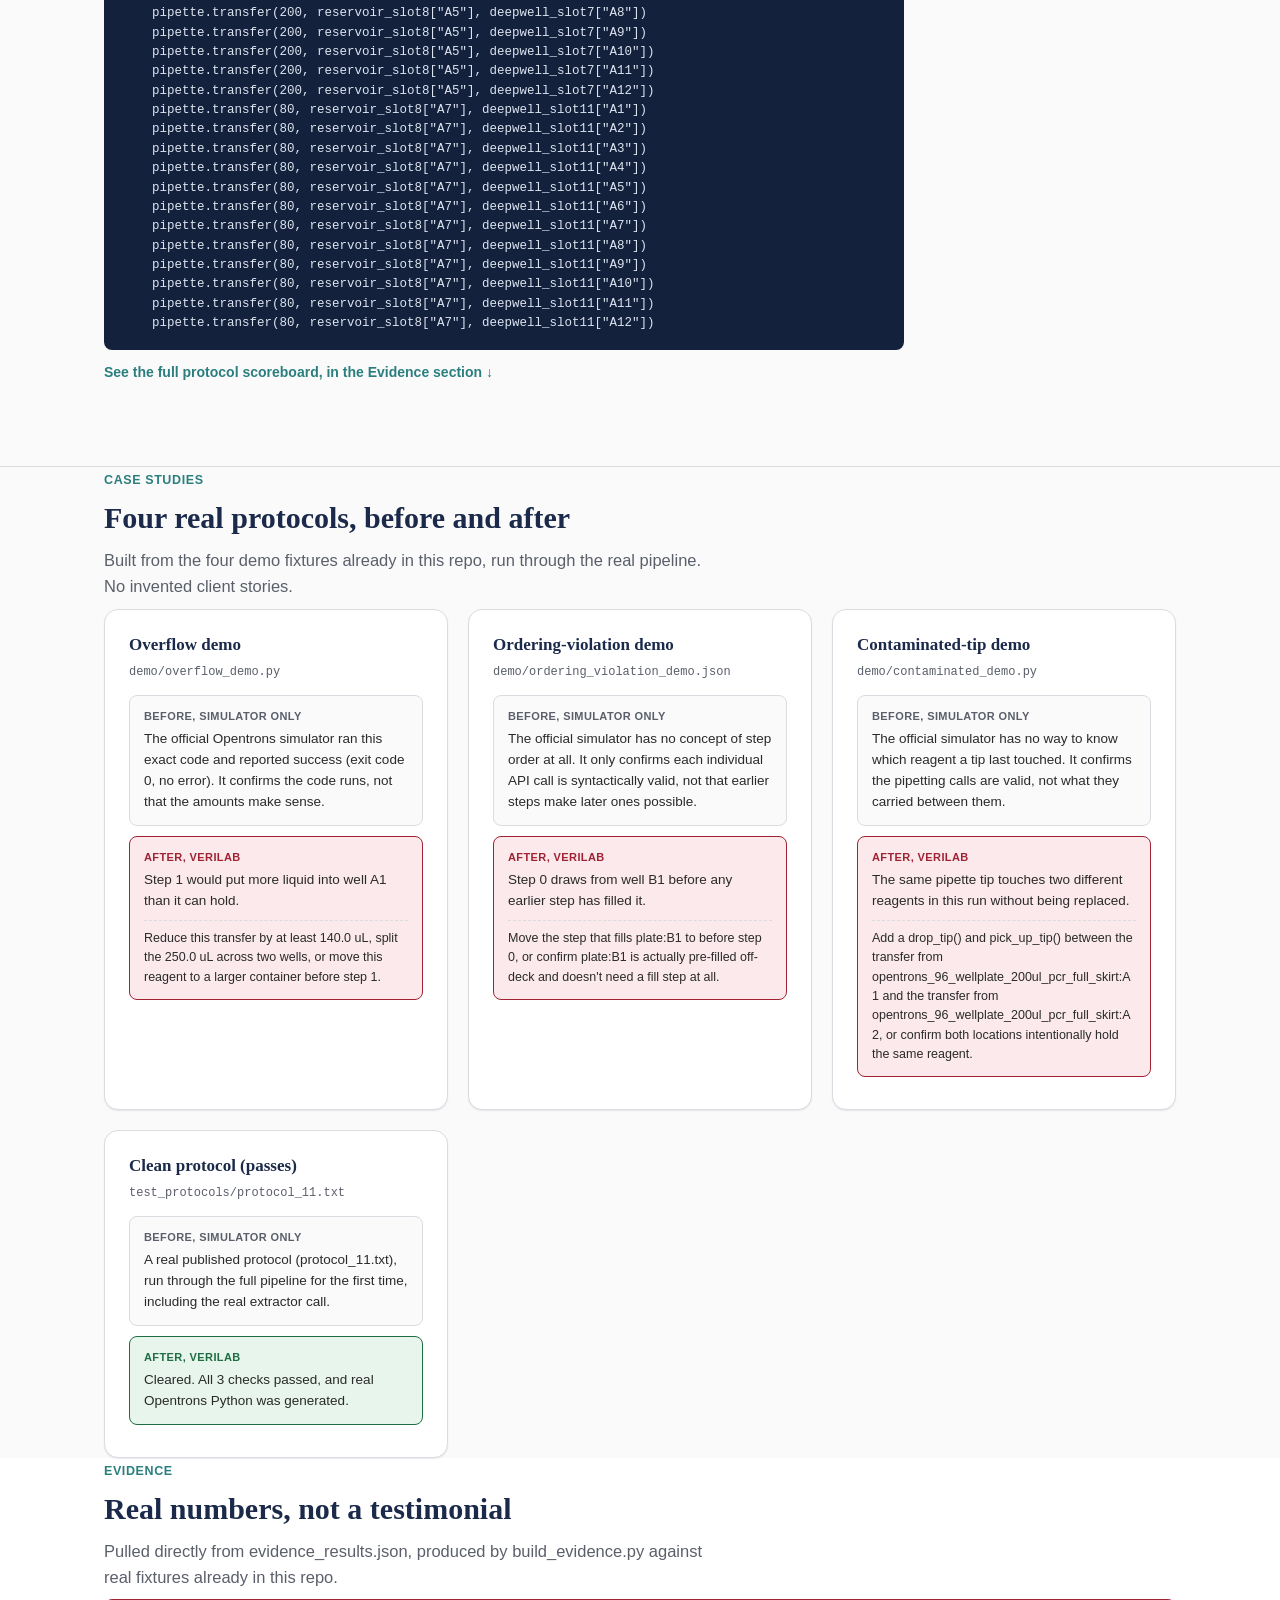
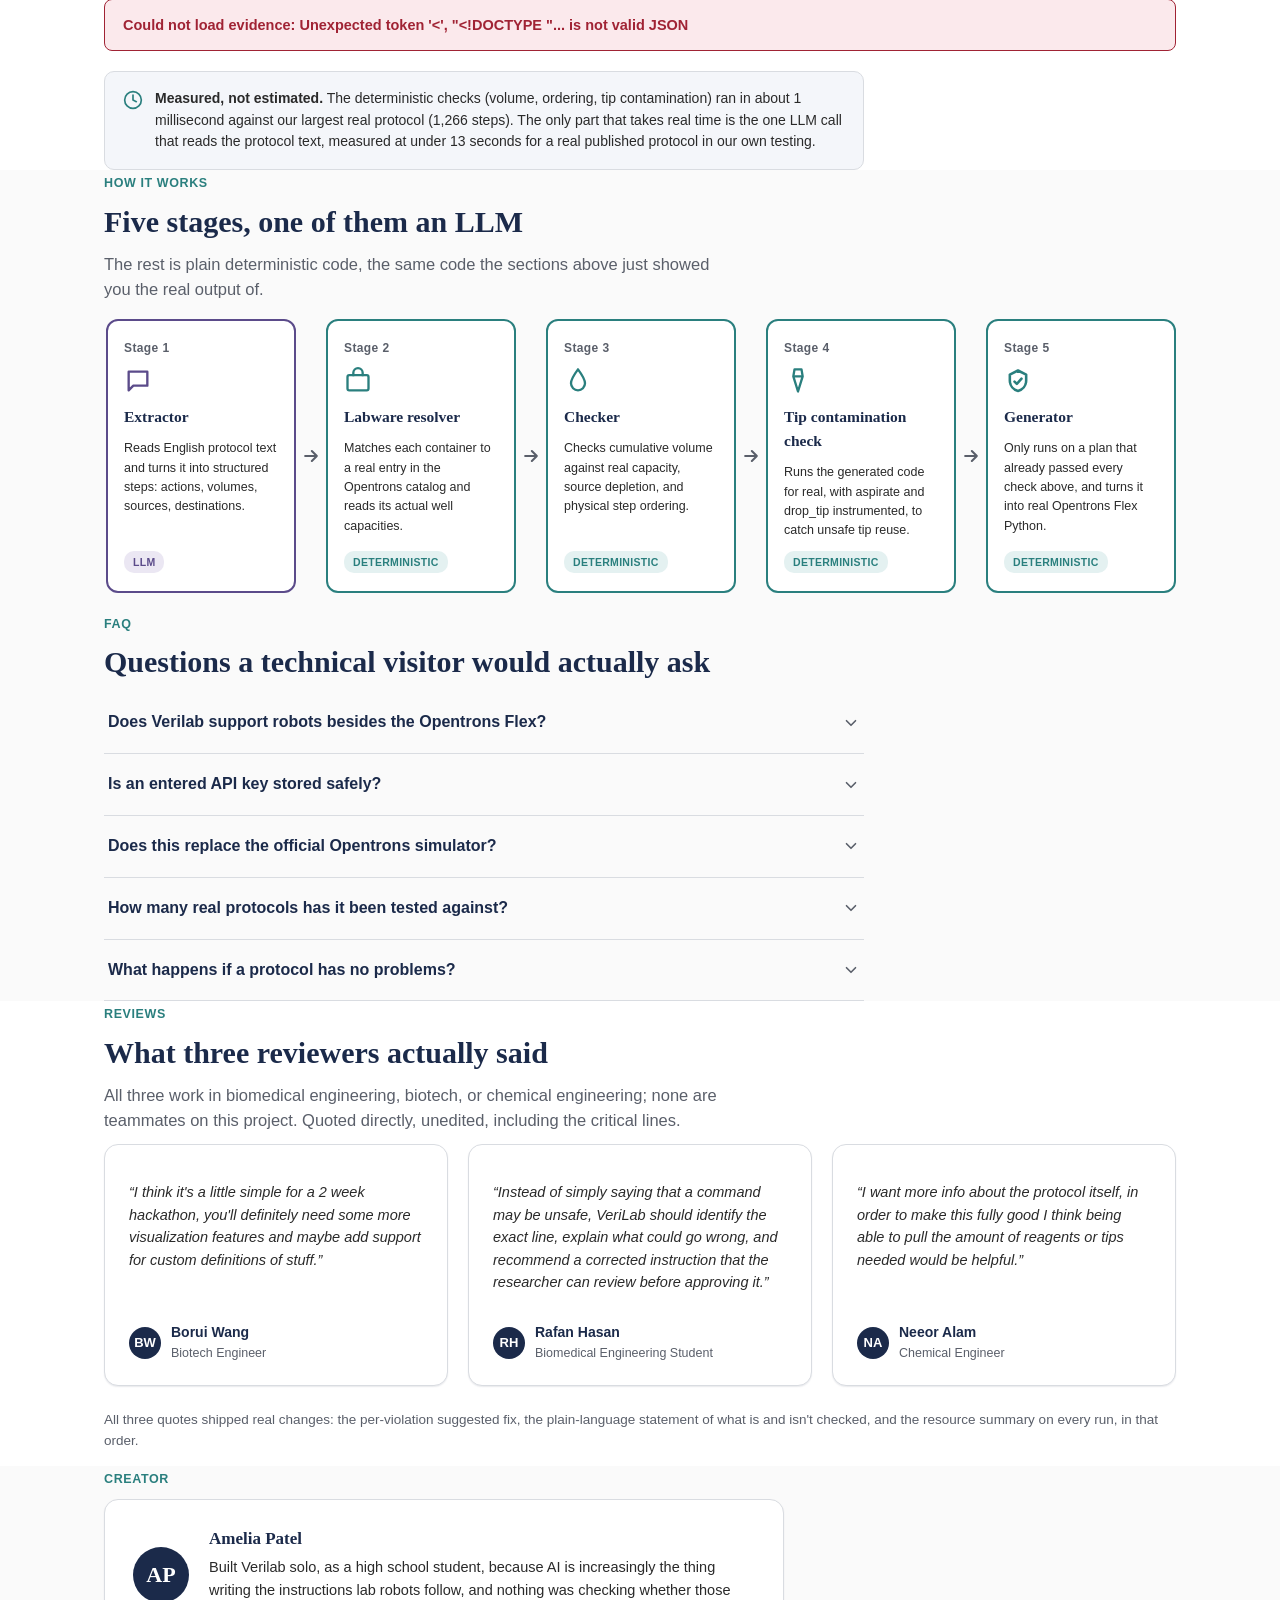
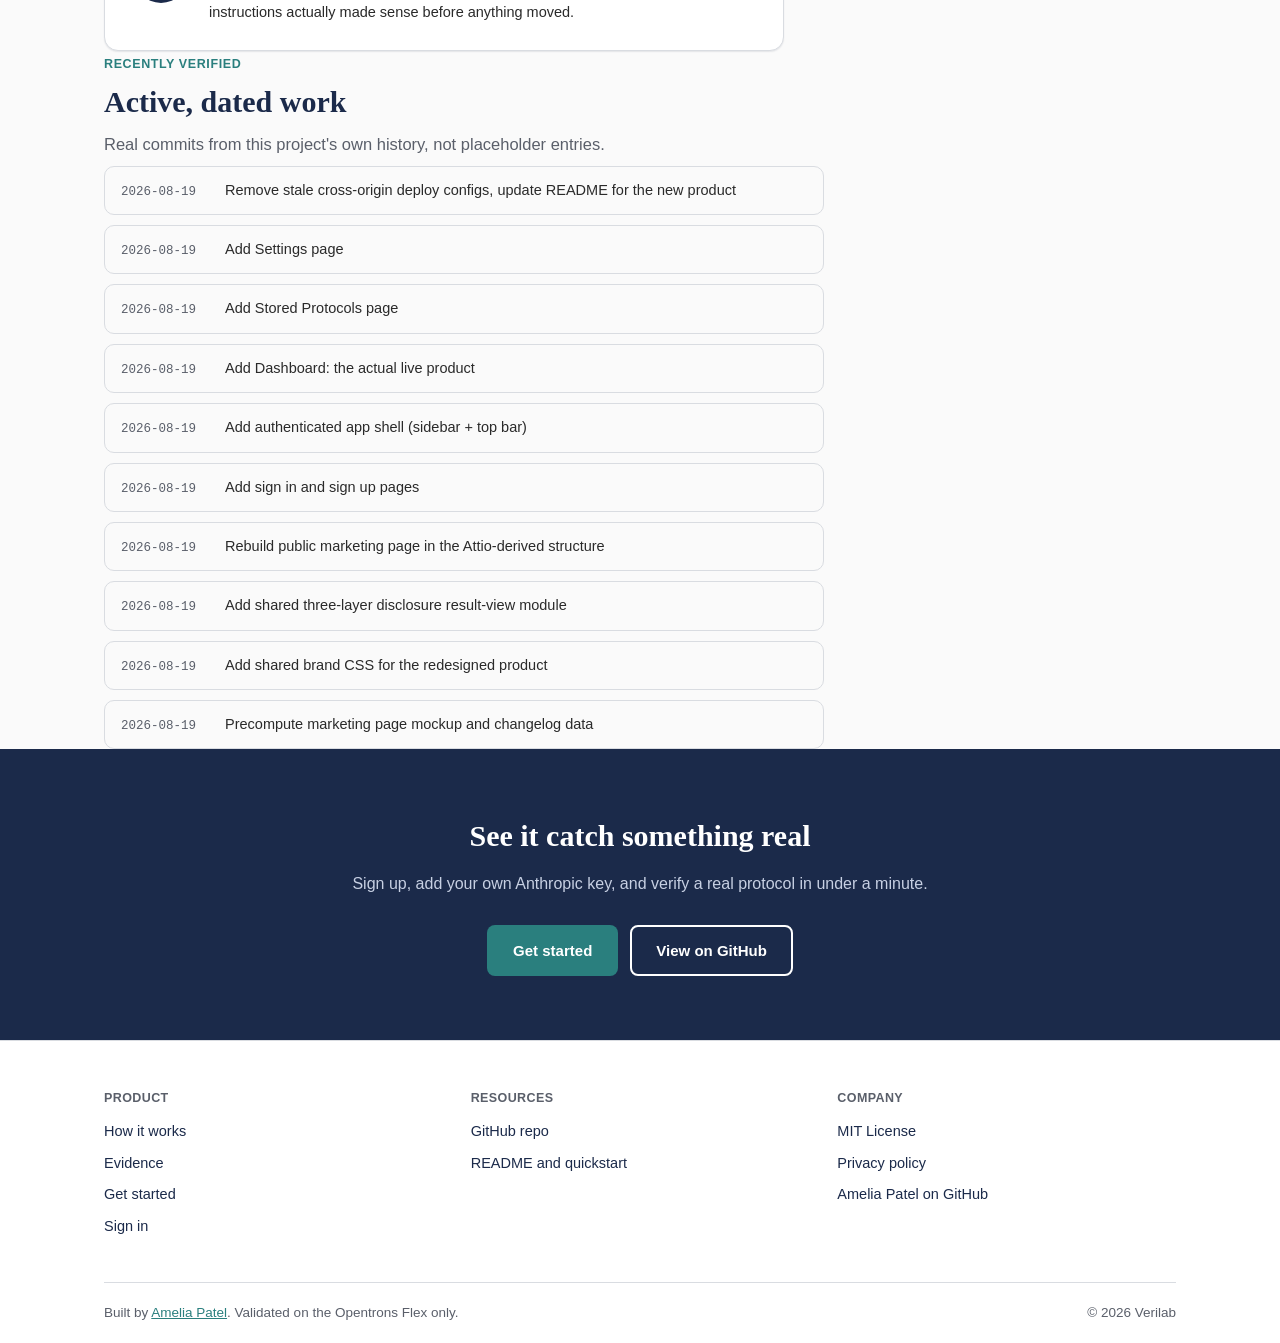
==== commit cff0a27e: "Add sticky mobile CTA, internal links, and fix author byline consistency Small persistent Get Starte" ====
--- a/site/index.html
+++ b/site/index.html
@@ -126,6 +126,9 @@
   .micro-callout .claim { font-weight: 700; color: var(--navy); }
   .micro-callout .support { color: var(--charcoal); font-size: 14.5px; }
   .feature-mock-frame { max-width: 800px; margin-top: 4px; }
+  .feature-evidence-link { max-width: 800px; margin-top: 12px; font-size: 14px; }
+  .feature-evidence-link a { color: var(--teal); font-weight: 600; text-decoration: none; }
+  .feature-evidence-link a:hover { text-decoration: underline; }
 
   /* ---------- Evidence ---------- */
   .evidence { background: var(--panel); }
@@ -331,6 +334,7 @@
       </div>
     </div>
     <div class="feature-mock-frame reveal" id="mockOverflow"><p class="loading-line">Loading real result...</p></div>
+    <p class="feature-evidence-link reveal"><a href="#evidence">See how often this check finds something real, in the Evidence section &darr;</a></p>
   </div>
 </section>
 
@@ -346,6 +350,7 @@
       </div>
     </div>
     <div class="feature-mock-frame reveal" id="mockOrdering"><p class="loading-line">Loading real result...</p></div>
+    <p class="feature-evidence-link reveal"><a href="#evidence">See how often this check finds something real, in the Evidence section &darr;</a></p>
   </div>
 </section>
 
@@ -361,6 +366,7 @@
       </div>
     </div>
     <div class="feature-mock-frame reveal" id="mockTip"><p class="loading-line">Loading real result...</p></div>
+    <p class="feature-evidence-link reveal"><a href="#evidence">See how often this check finds something real, in the Evidence section &darr;</a></p>
   </div>
 </section>
 
@@ -376,6 +382,7 @@
       </div>
     </div>
     <div class="feature-mock-frame reveal" id="mockCodegen"><p class="loading-line">Loading real result...</p></div>
+    <p class="feature-evidence-link reveal"><a href="#evidence">See the full protocol scoreboard, in the Evidence section &darr;</a></p>
   </div>
 </section>
 
@@ -575,15 +582,20 @@
       <div class="footer-col">
         <h4>Company</h4>
         <a href="https://github.com/wwpatel/verilab/blob/main/LICENSE">MIT License</a>
-        <a href="https://github.com/wwpatel">wwpatel on GitHub</a>
+        <a href="/site/privacy.html">Privacy policy</a>
+        <a href="https://github.com/wwpatel">Amelia Patel on GitHub</a>
       </div>
     </div>
     <div class="footer-bottom">
-      <span>Built by <a href="https://github.com/wwpatel">wwpatel</a>. Validated on the Opentrons Flex only.</span>
+      <span>Built by <a href="https://github.com/wwpatel">Amelia Patel</a>. Validated on the Opentrons Flex only.</span>
       <span>&copy; 2026 Verilab</span>
     </div>
   </div>
 </footer>
+
+<div class="sticky-mobile-cta" id="stickyMobileCta">
+  <a href="/site/signup.html" class="btn btn-primary">Get started</a>
+</div>
 
 <script src="shared-result-view.js"></script>
 <script>
@@ -627,6 +639,30 @@
 } else {
   document.querySelectorAll('.reveal').forEach(el => el.classList.add('in-view'));
 }
+
+// ---------------- Sticky mobile CTA ----------------
+// Small screens only, appears once the hero (which already has its own
+// always-visible "Get started" button) has scrolled out of view, so a
+// mobile visitor is never more than one tap from signing up further down
+// the page without duplicating the hero's own CTA above the fold.
+
+(function stickyMobileCta() {
+  const cta = document.getElementById('stickyMobileCta');
+  const hero = document.querySelector('.hero');
+  if (!cta || !hero) return;
+
+  function isMobile() { return window.matchMedia('(max-width: 720px)').matches; }
+
+  function update() {
+    const show = isMobile() && hero.getBoundingClientRect().bottom < 0;
+    cta.classList.toggle('show', show);
+    document.body.classList.toggle('has-sticky-cta', show);
+  }
+
+  window.addEventListener('scroll', update, { passive: true });
+  window.addEventListener('resize', update);
+  update();
+})();
 
 // ---------------- Precomputed marketing examples ----------------
 
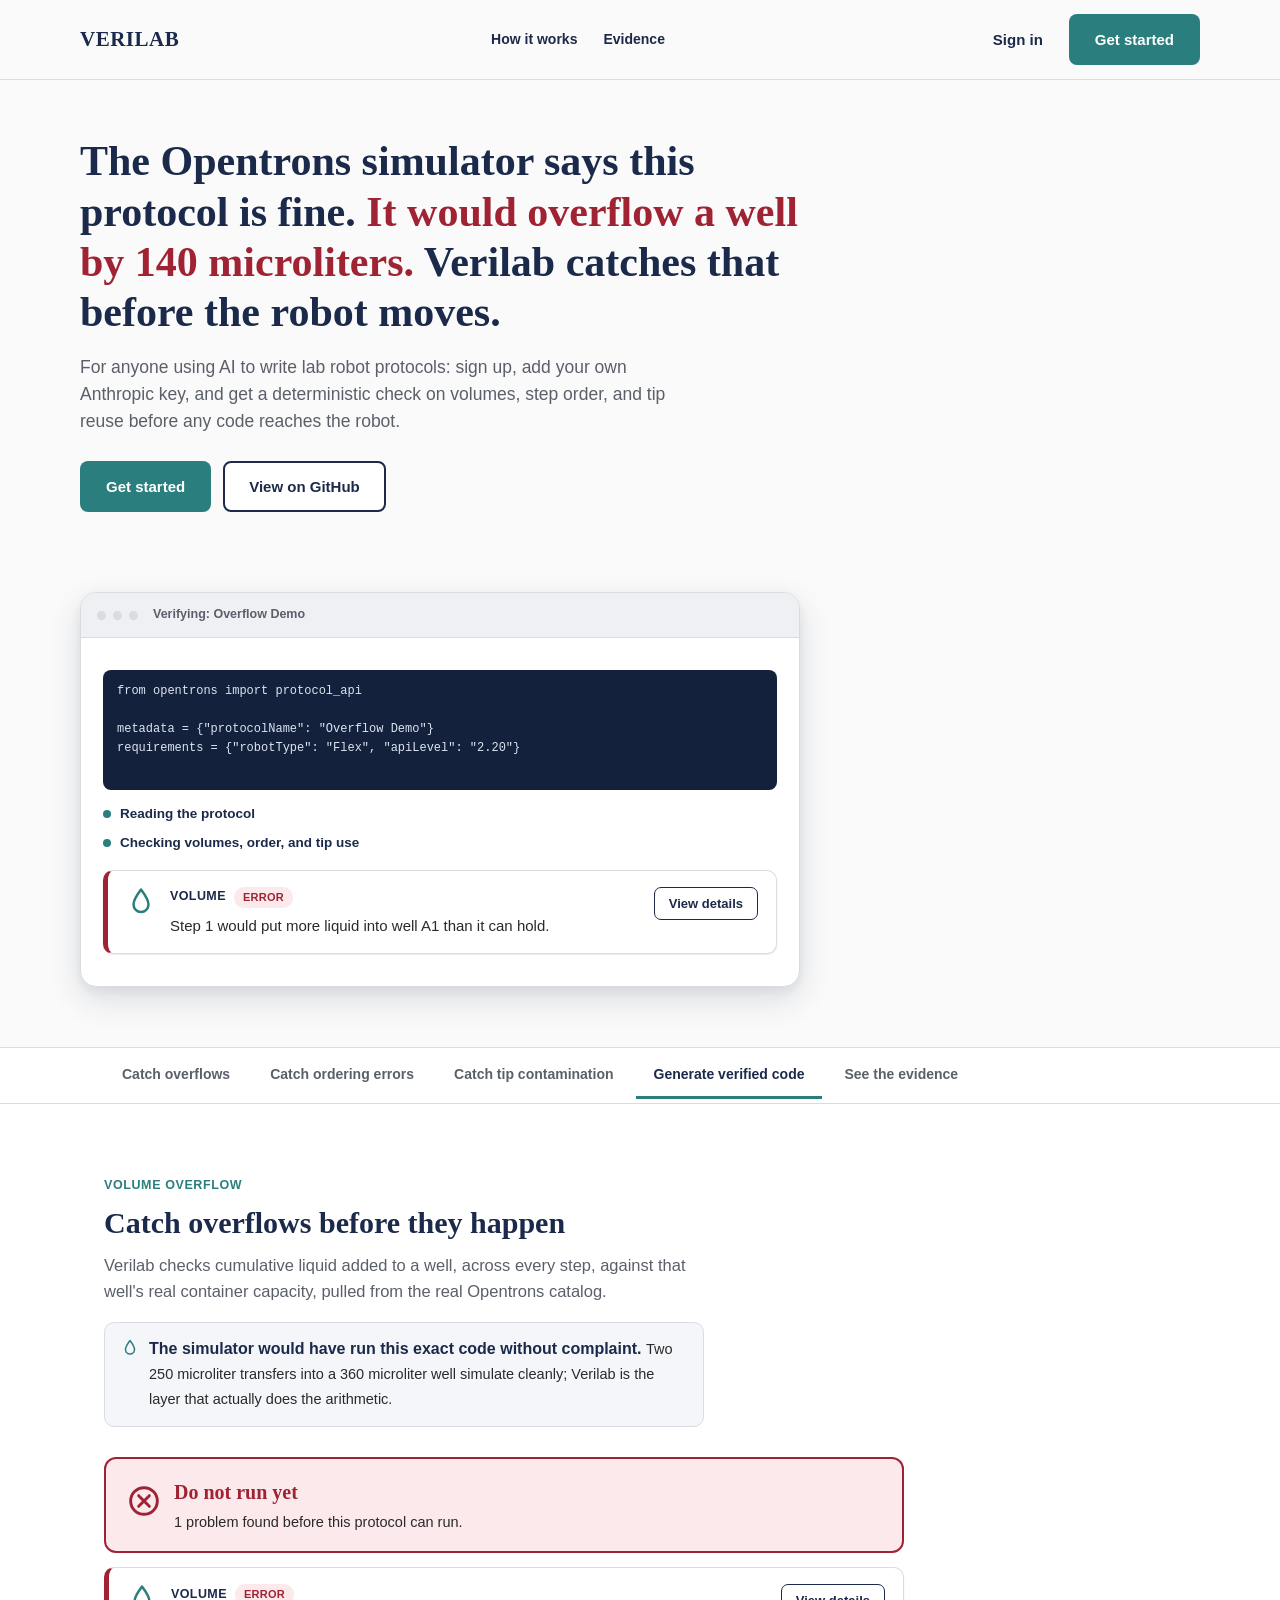
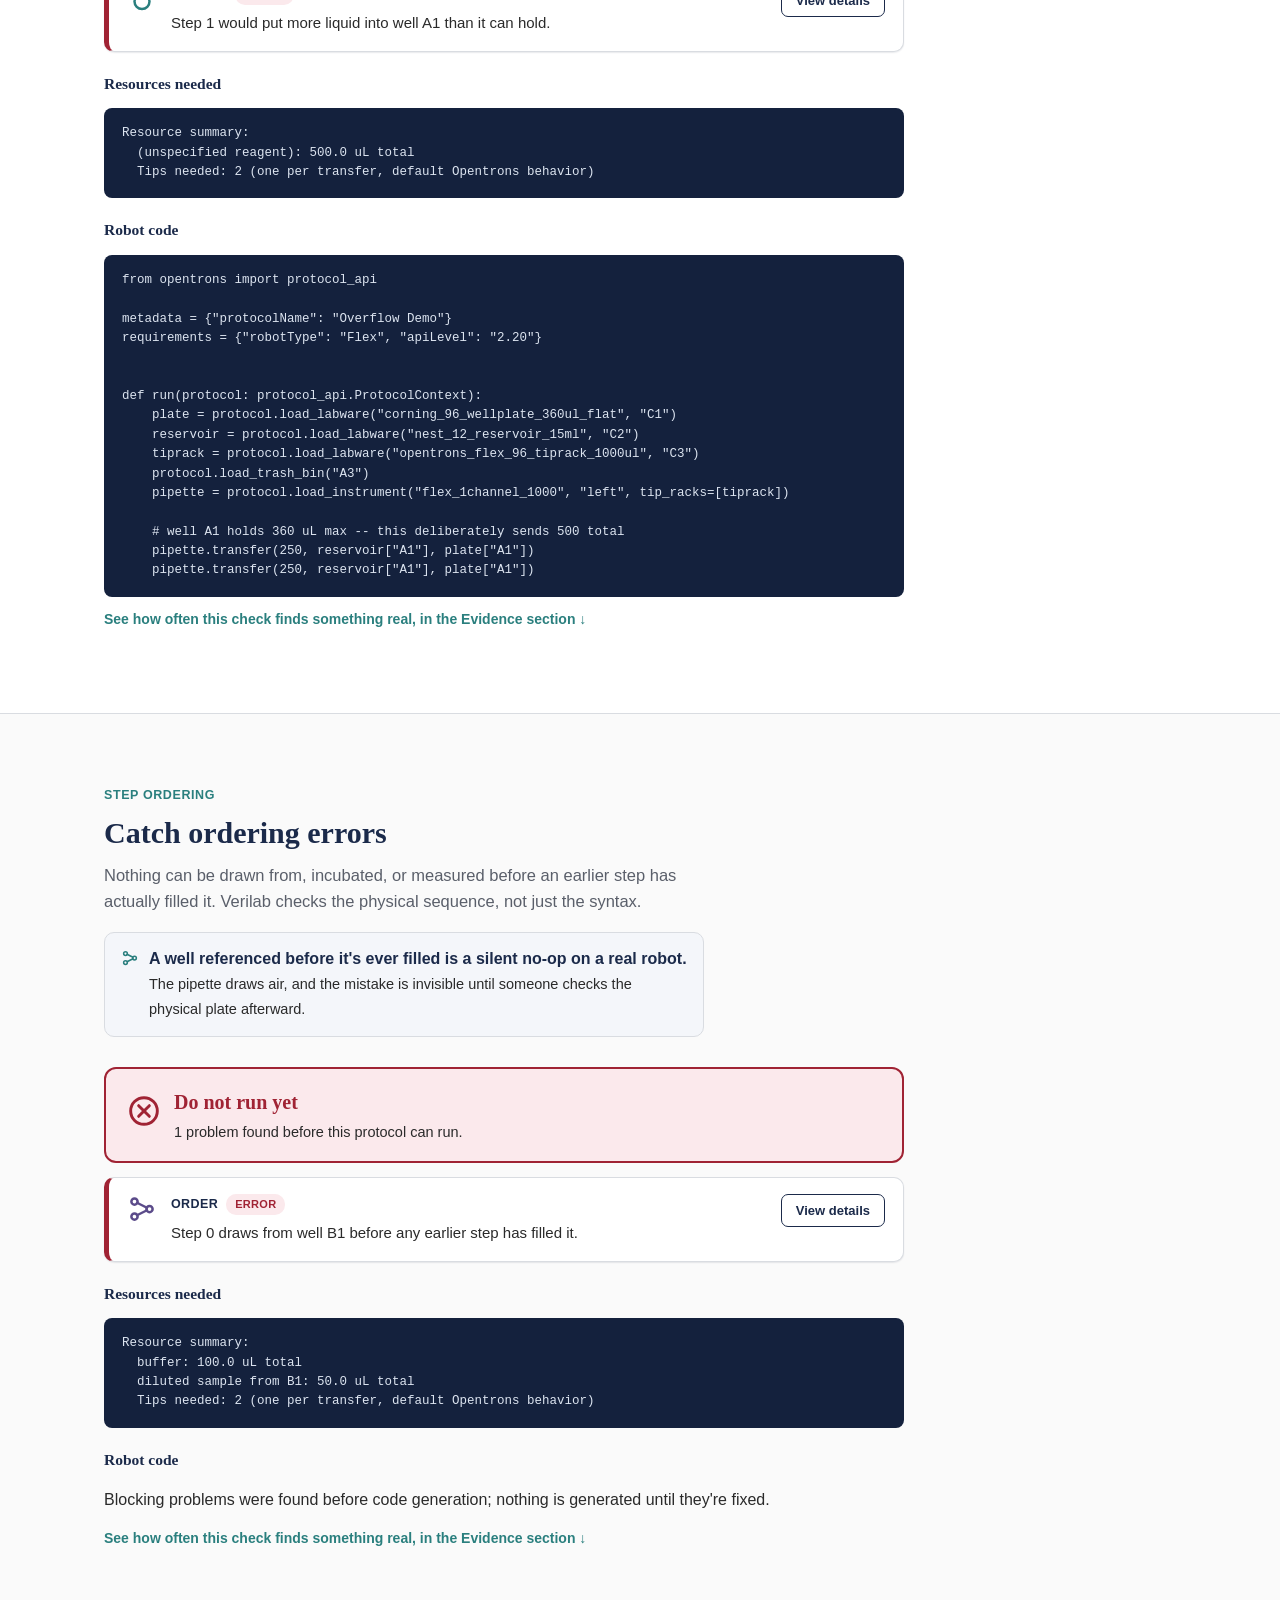
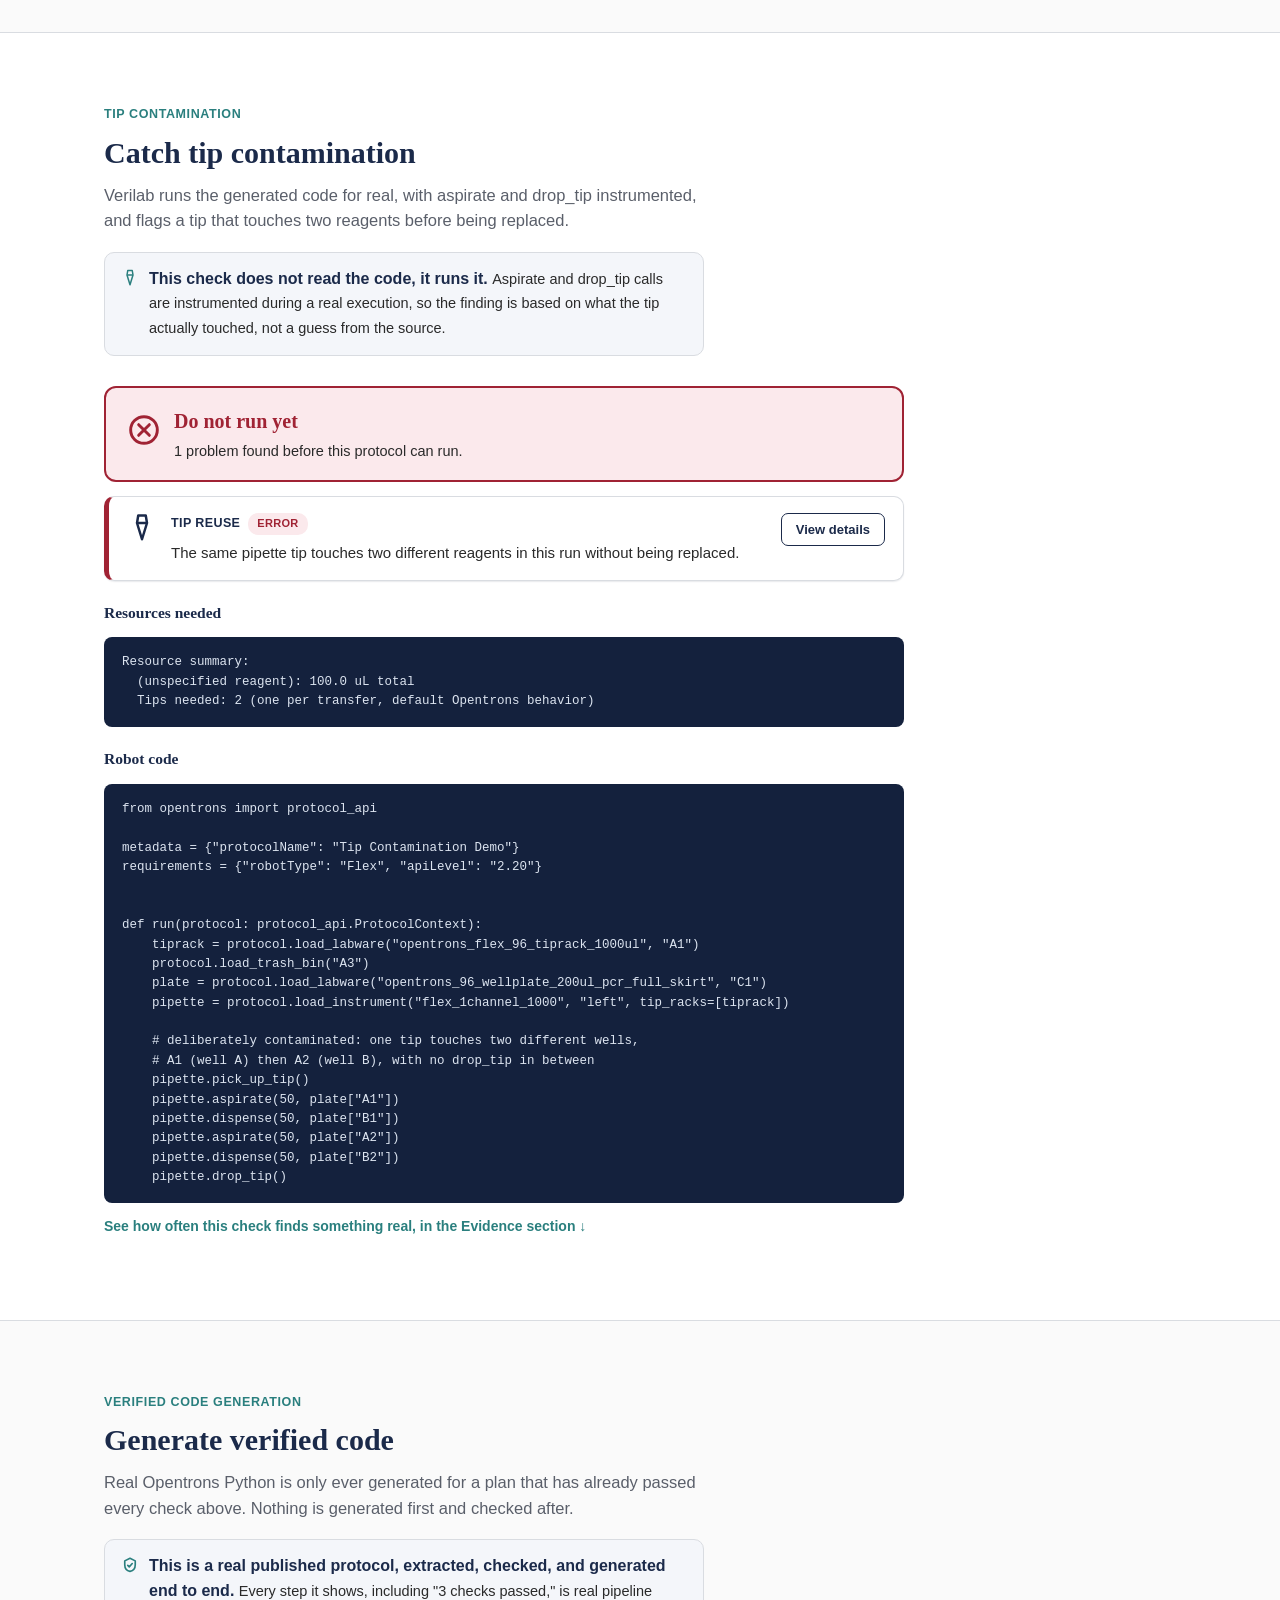
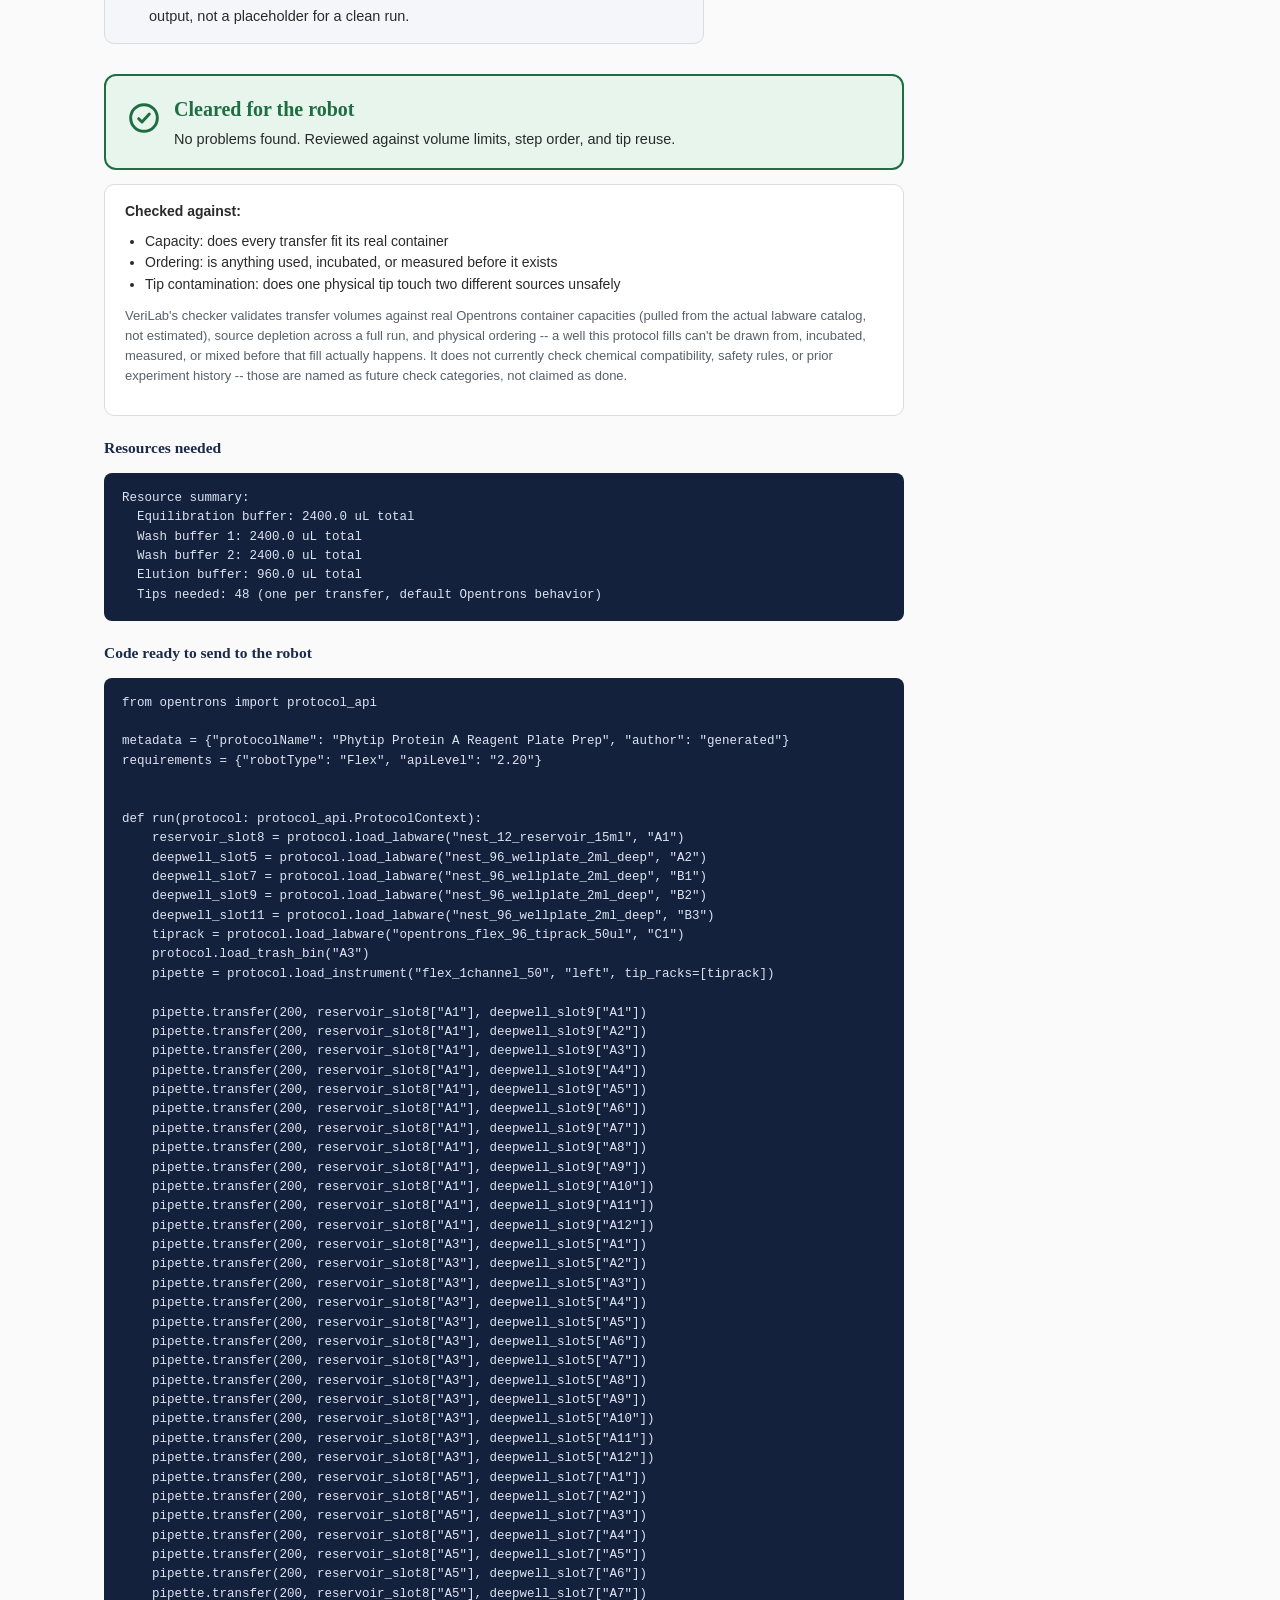
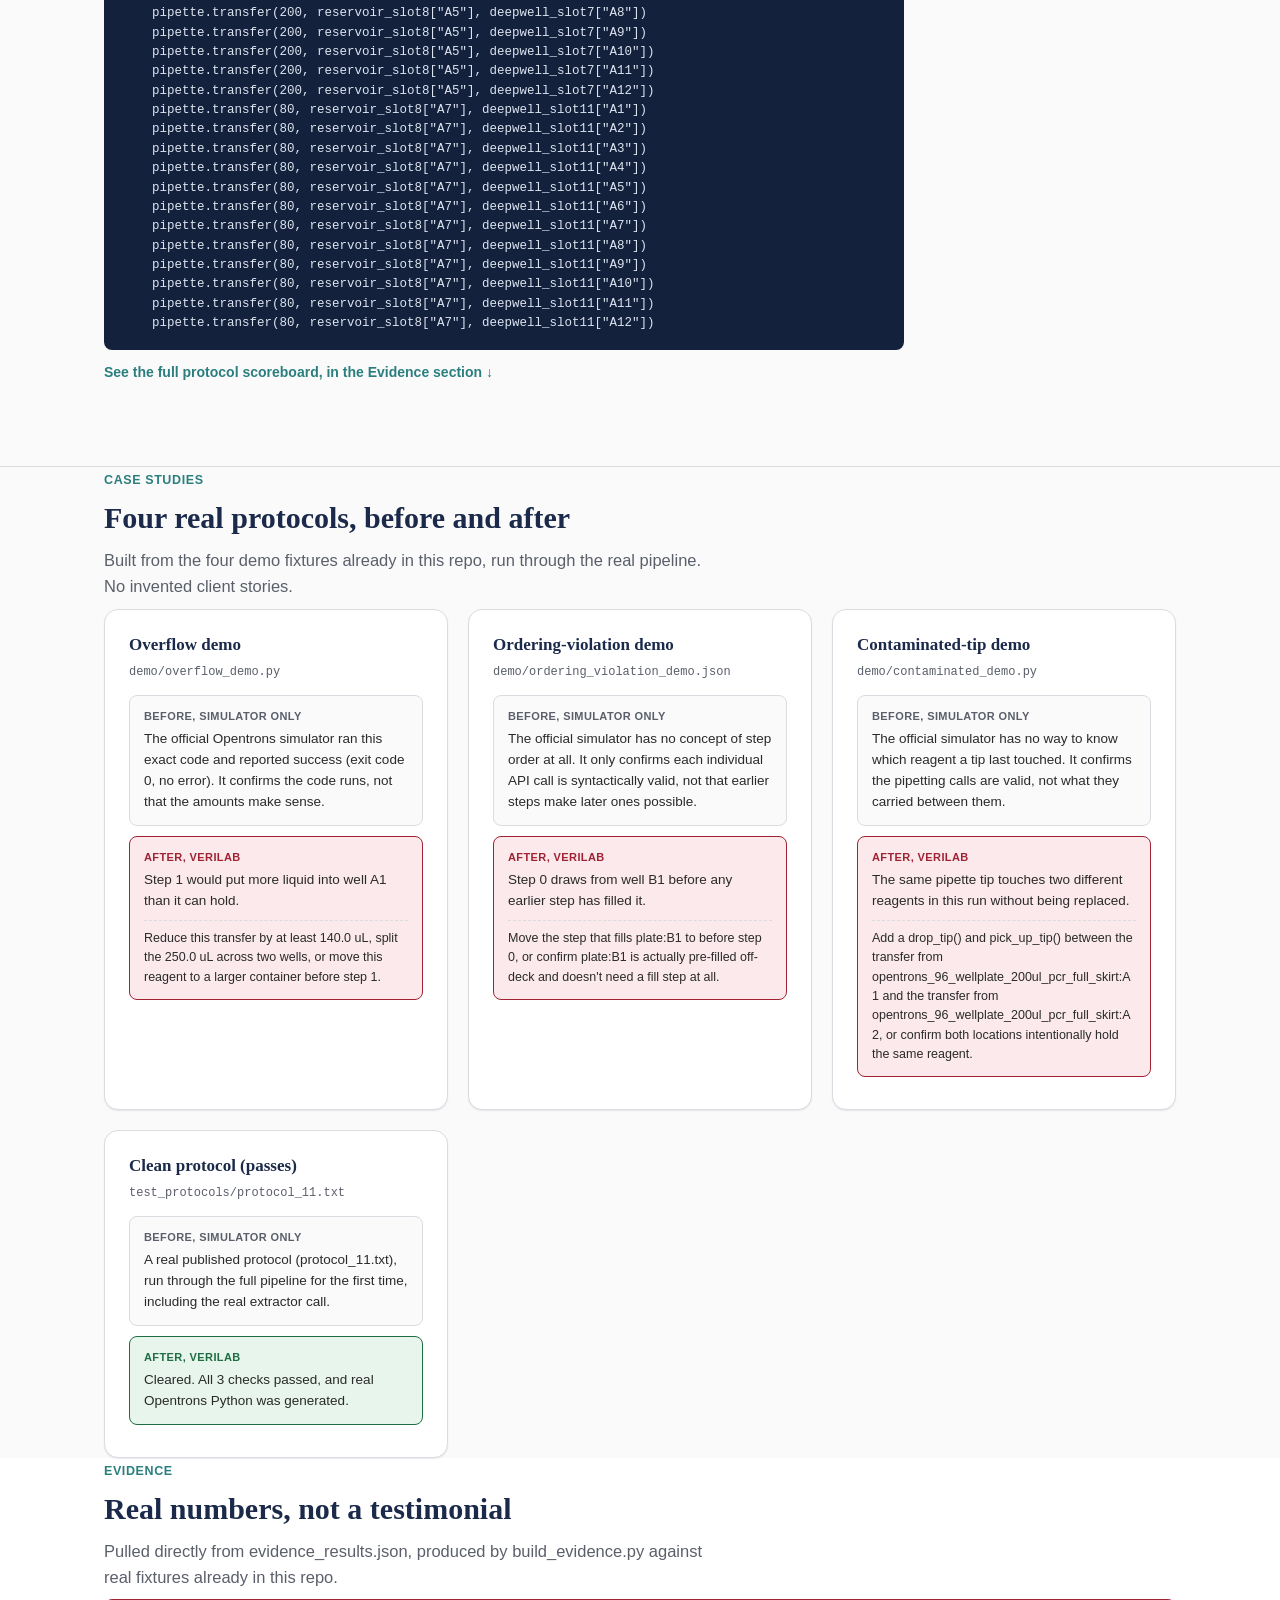
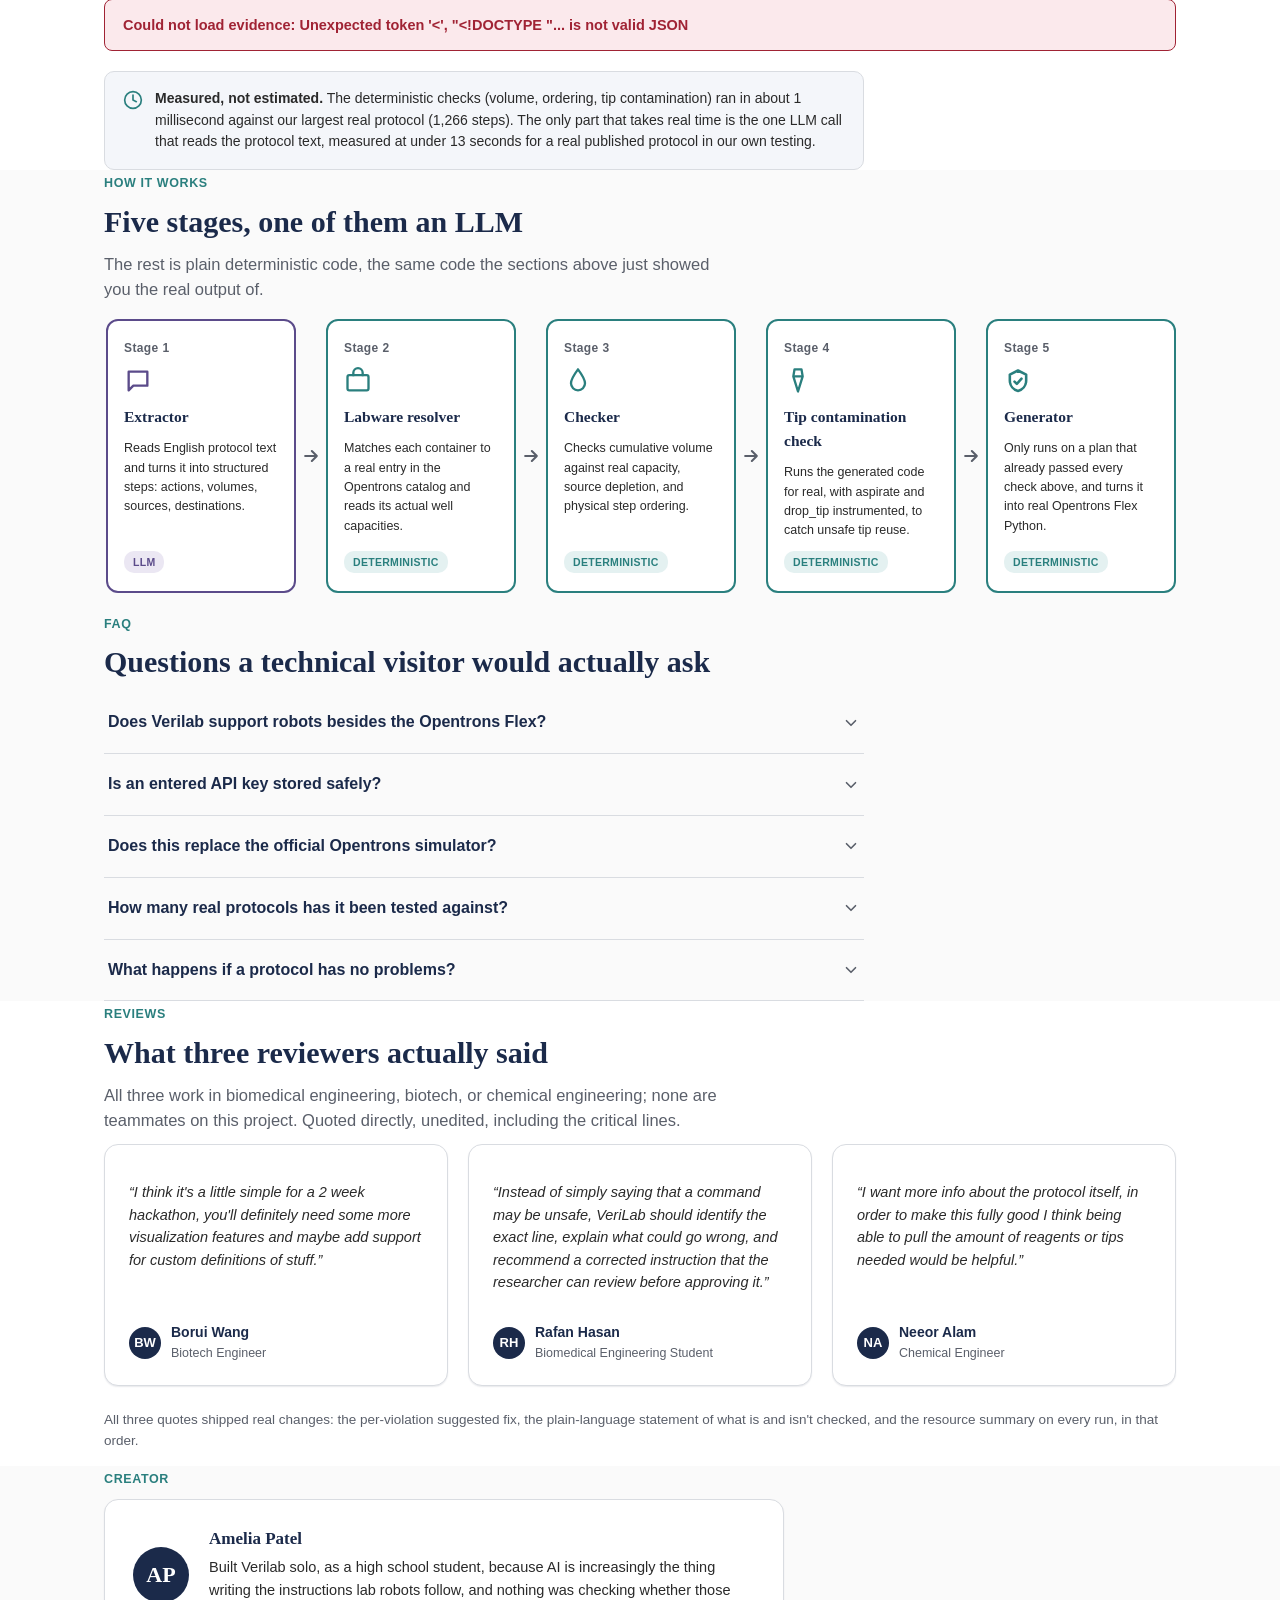
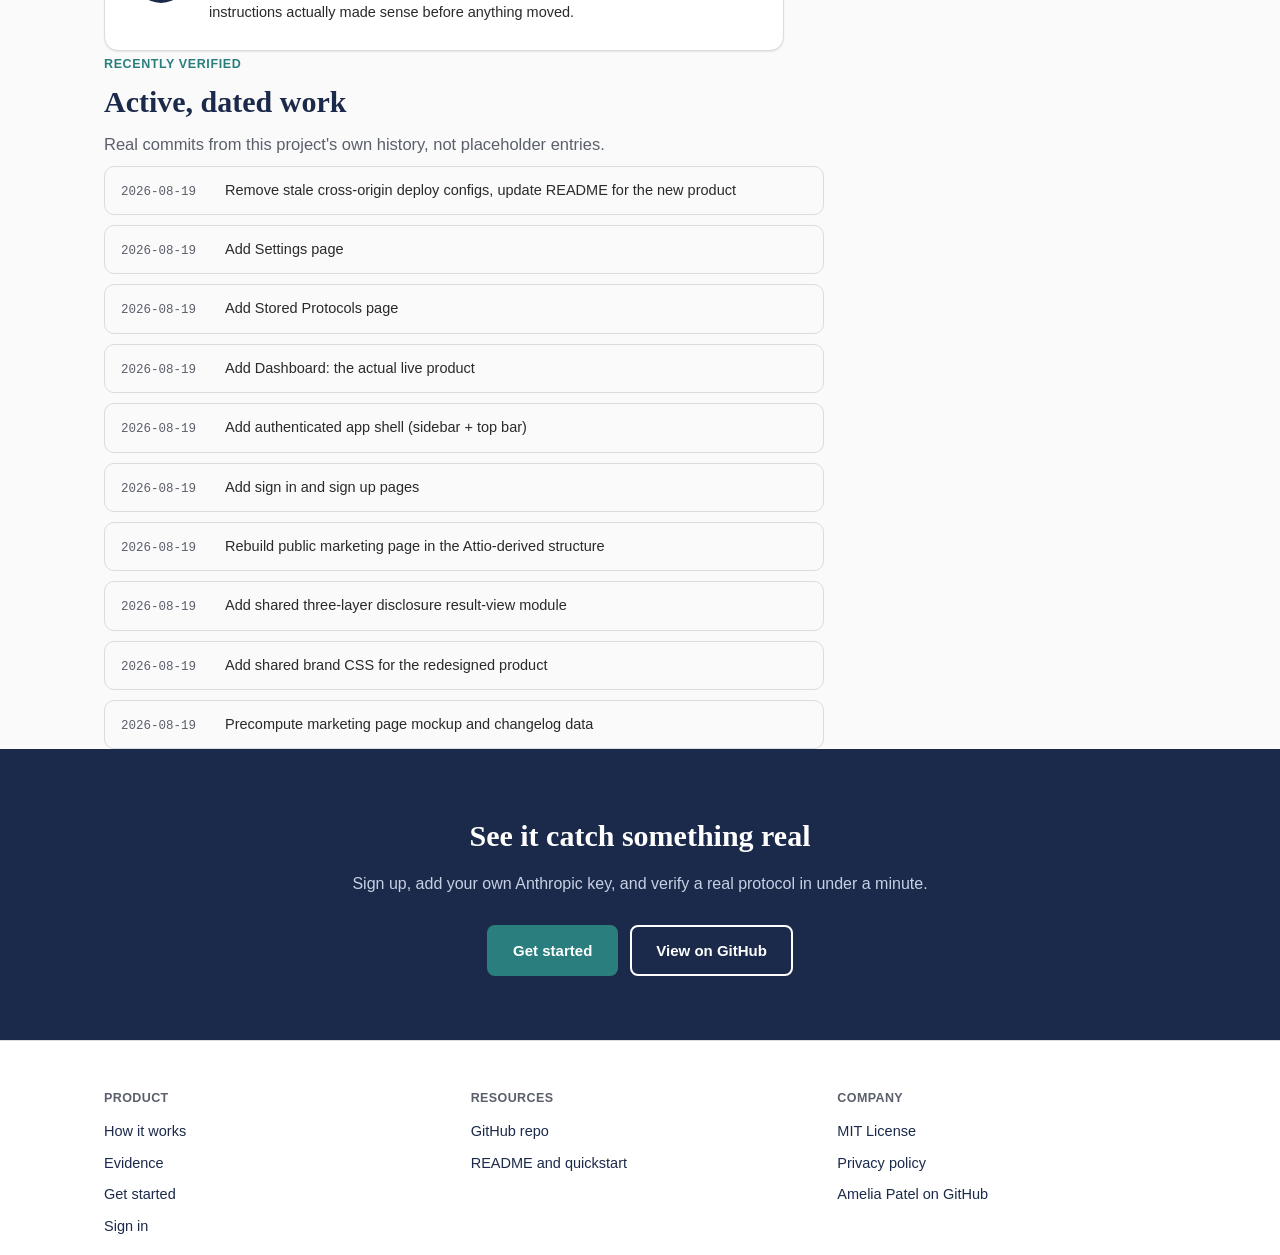
==== commit f5f067e8: "Wire privacy-respecting analytics on the marketing page only Plausible (no cookies, no personal data" ====
--- a/site/index.html
+++ b/site/index.html
@@ -261,6 +261,21 @@
   .sticky-mobile-cta .btn { width: 100%; }
   body.has-sticky-cta { padding-bottom: 68px; }
 </style>
+
+<!--
+  Privacy-respecting page-view analytics (Plausible: no cookies, no
+  personal data, no cross-site tracking), on this marketing page only.
+  It is deliberately absent from every page under site/app/ and from
+  sign in/sign up, so a signed-in user's activity is never part of this
+  data (see the Privacy policy's Analytics section).
+
+  Plausible requires a real registered site to send data to. Replace
+  data-domain below with this deployment's real domain before it will
+  report anything; Plausible silently no-ops against an unregistered
+  domain, so this placeholder sends nothing to anyone's account until
+  it's set.
+-->
+<script defer data-domain="REPLACE_WITH_YOUR_DOMAIN" src="https://plausible.io/js/script.js"></script>
 </head>
 <body>
 <a href="#main" class="skip-link">Skip to main content</a>
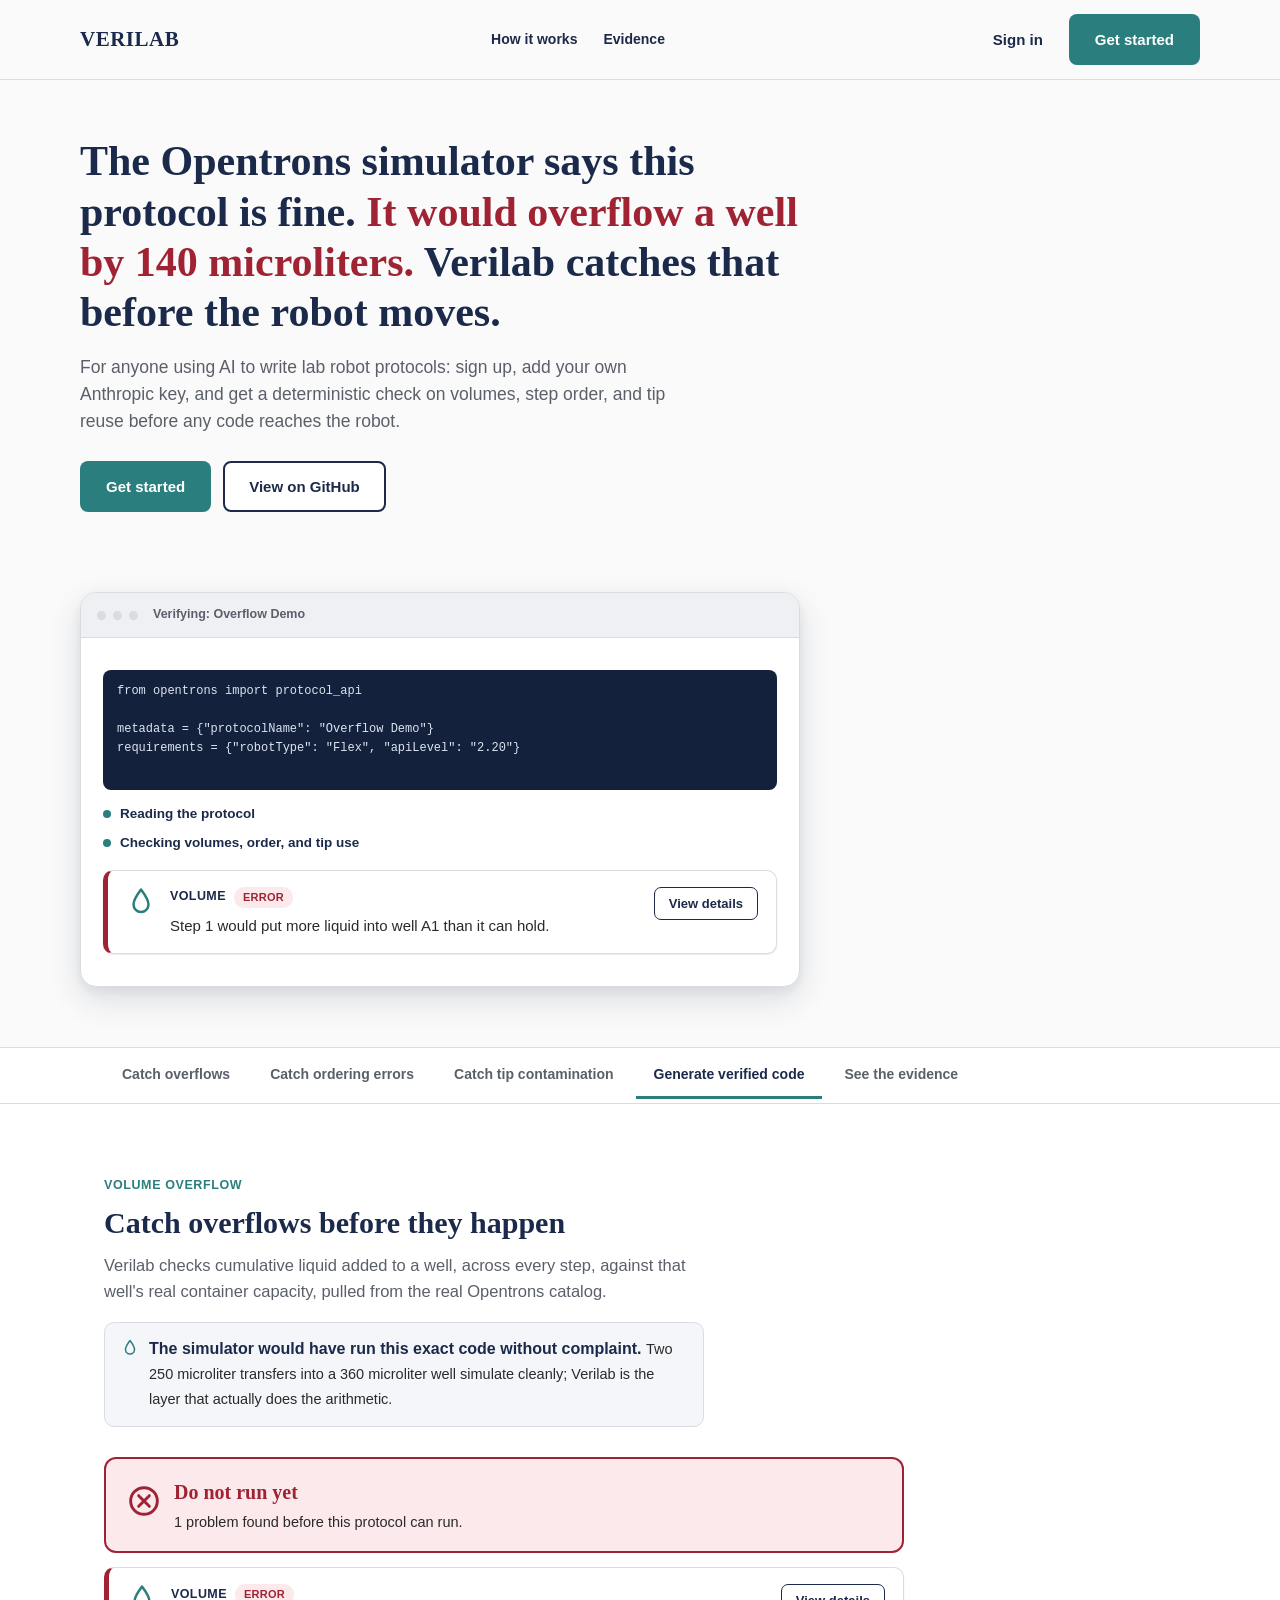
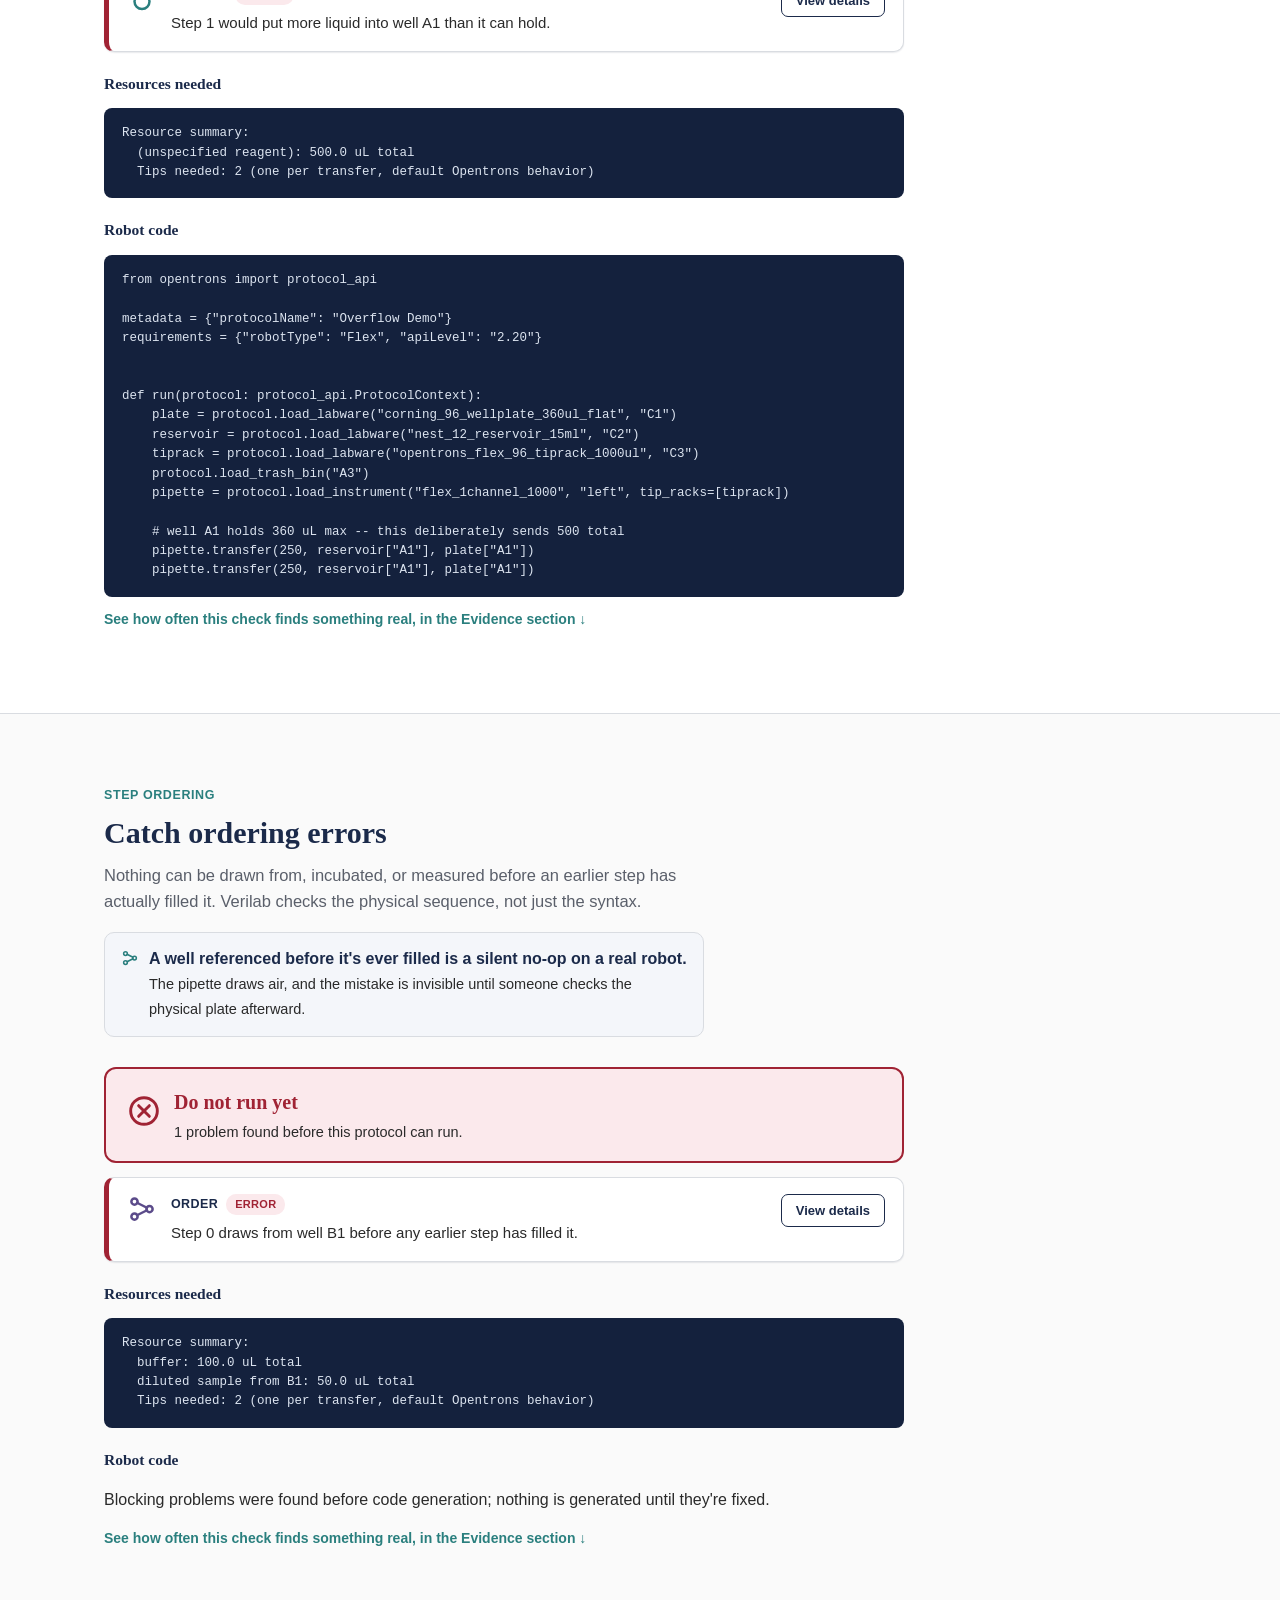
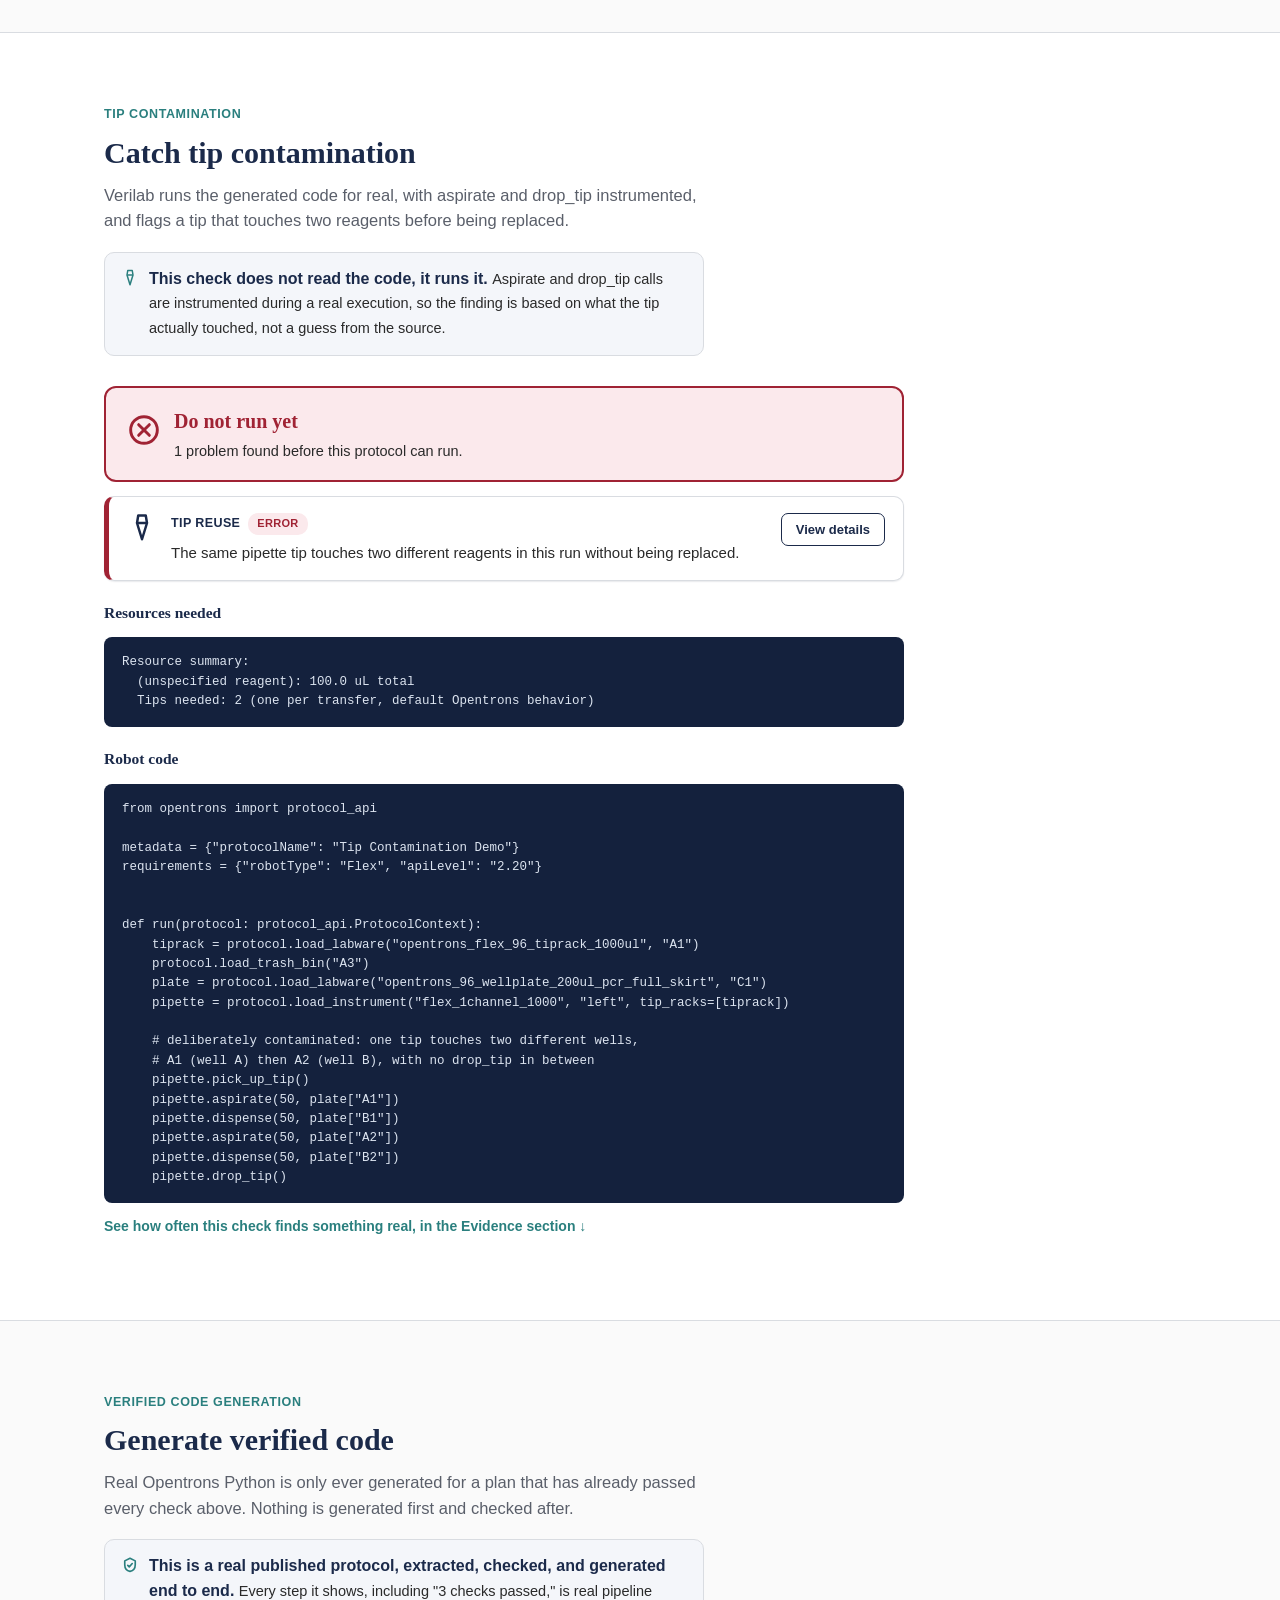
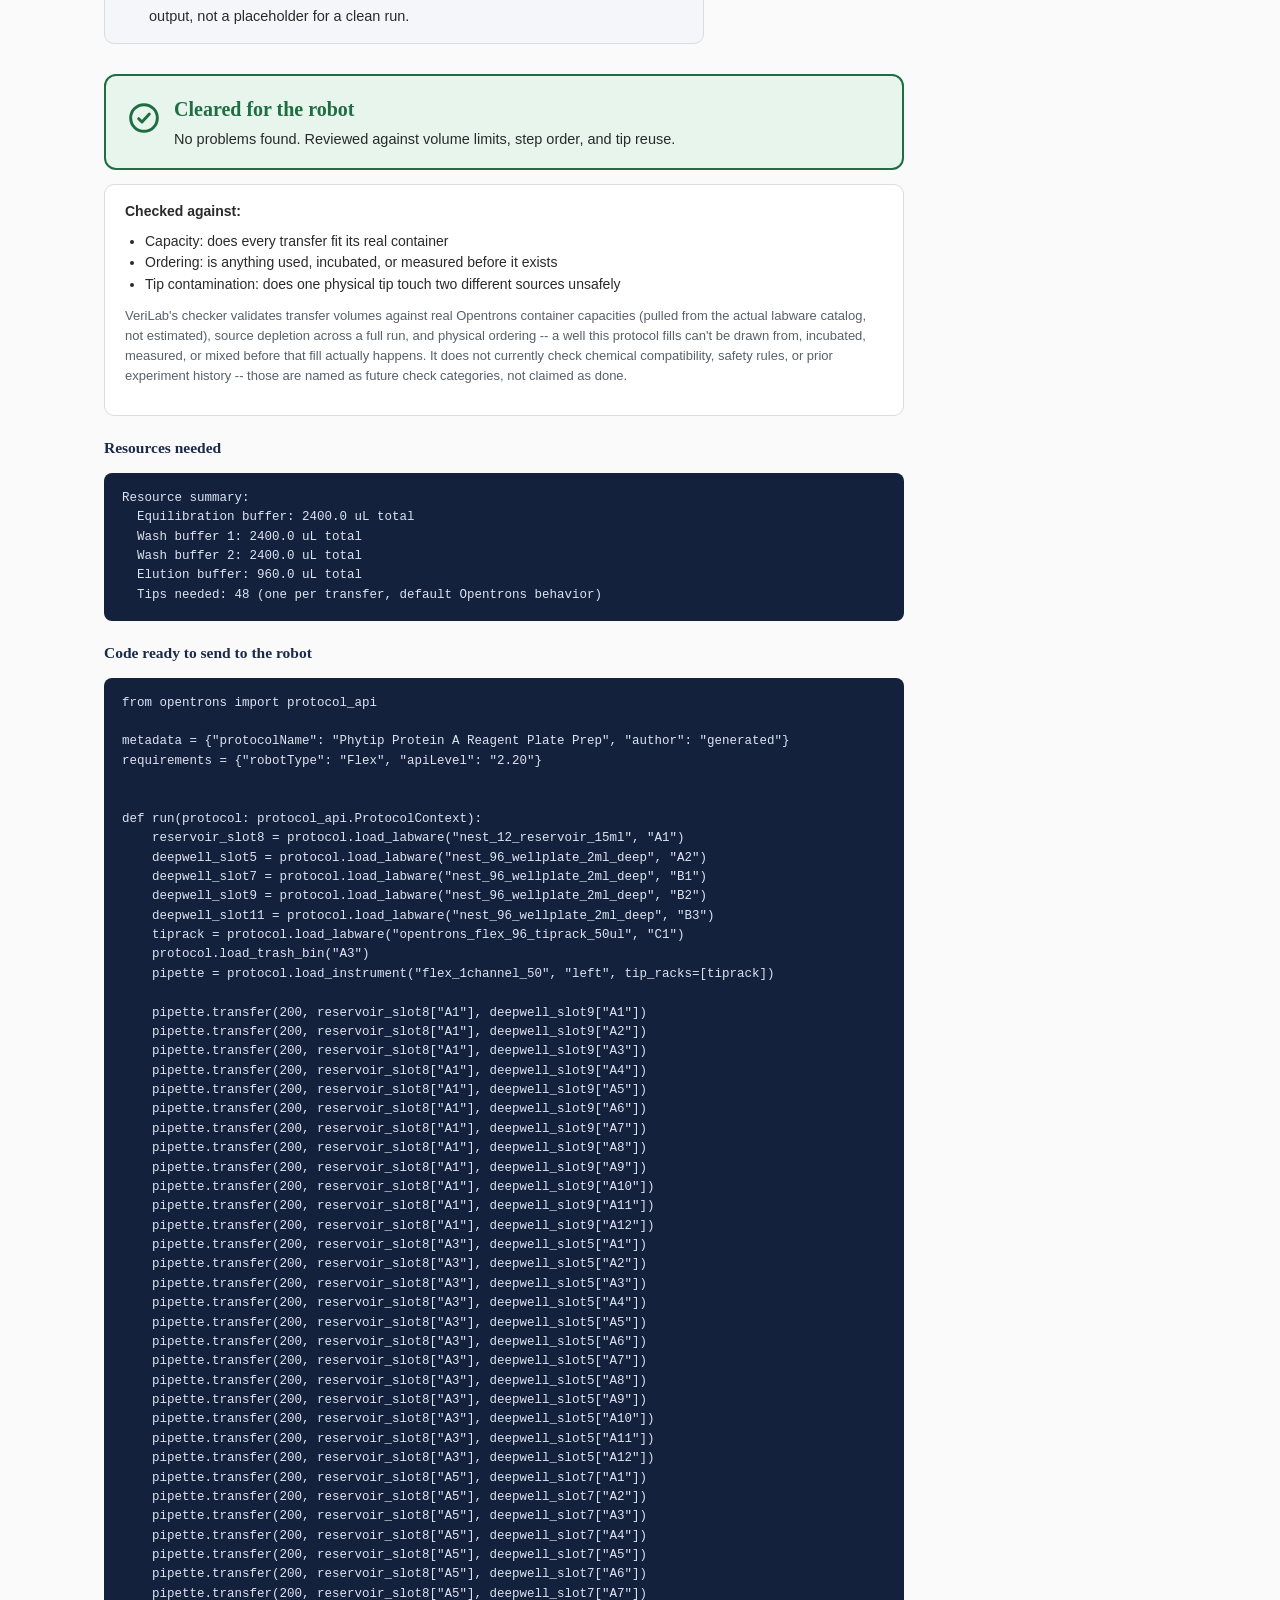
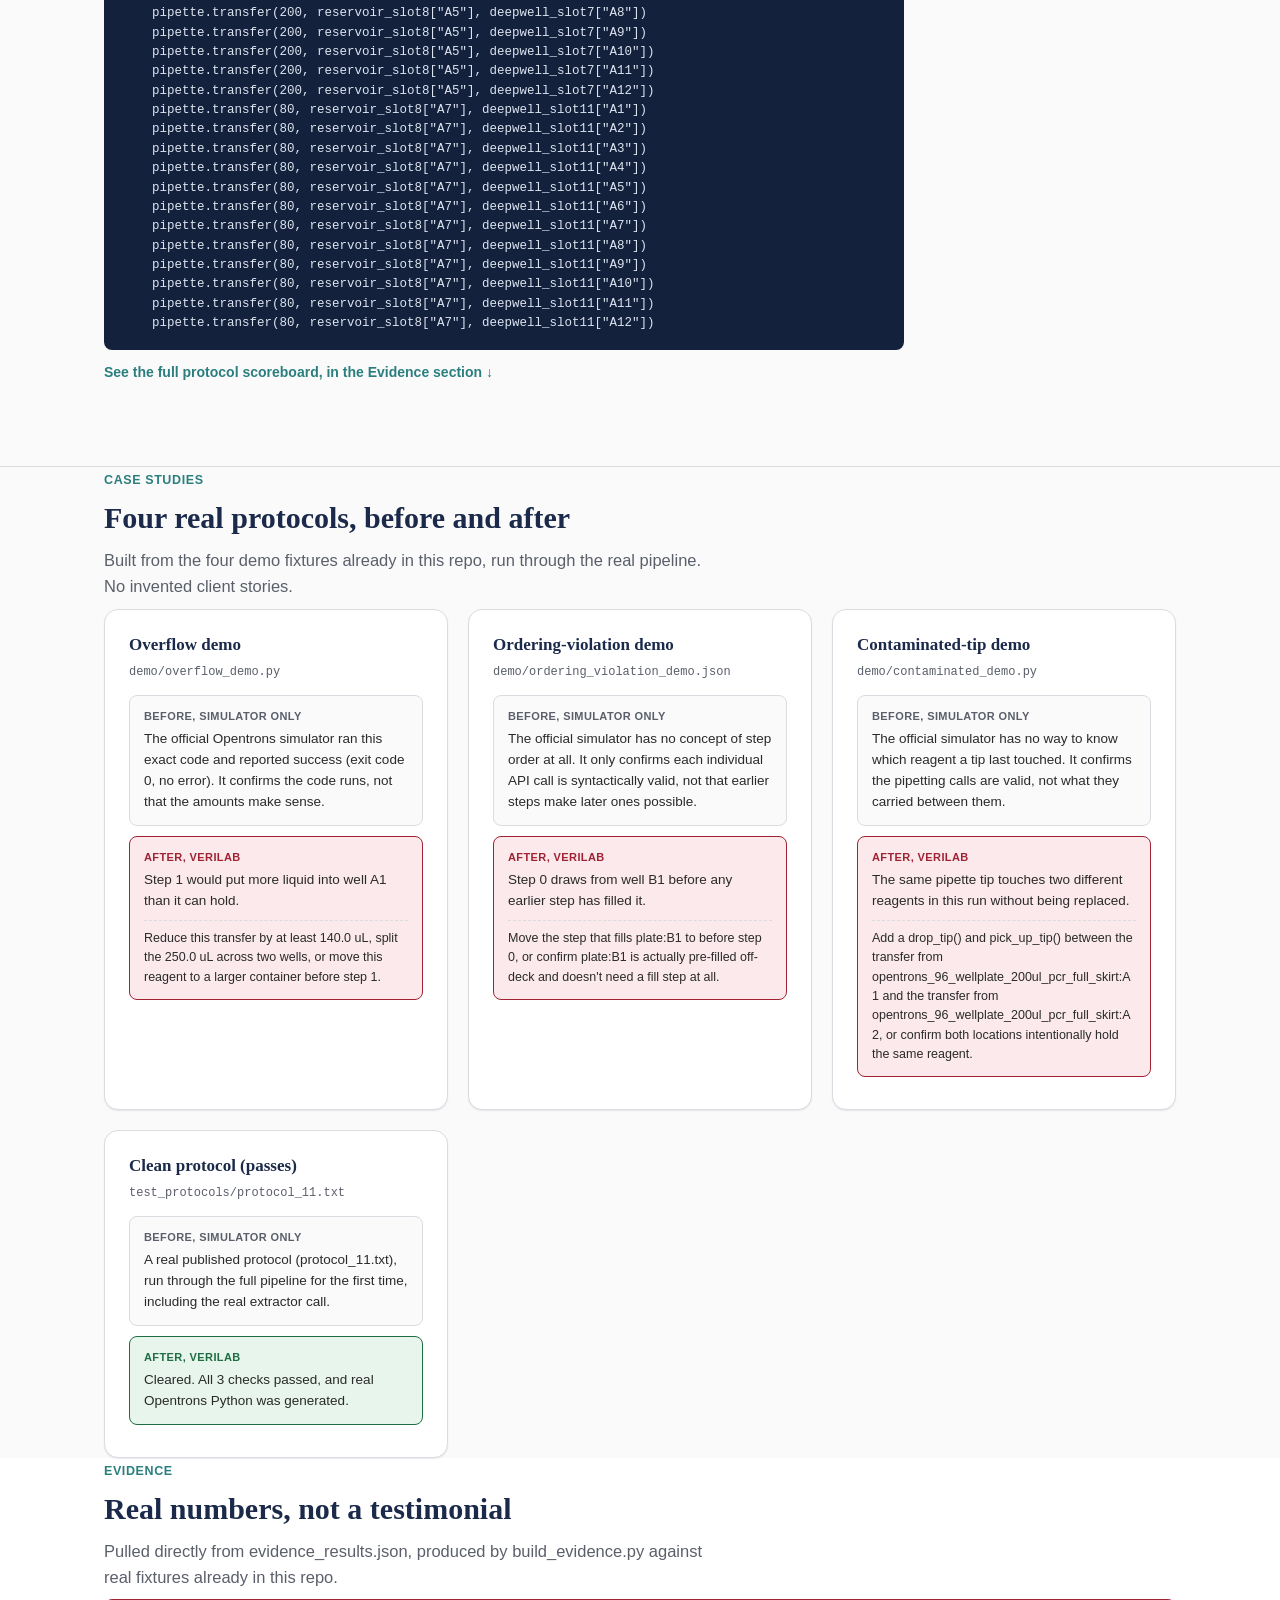
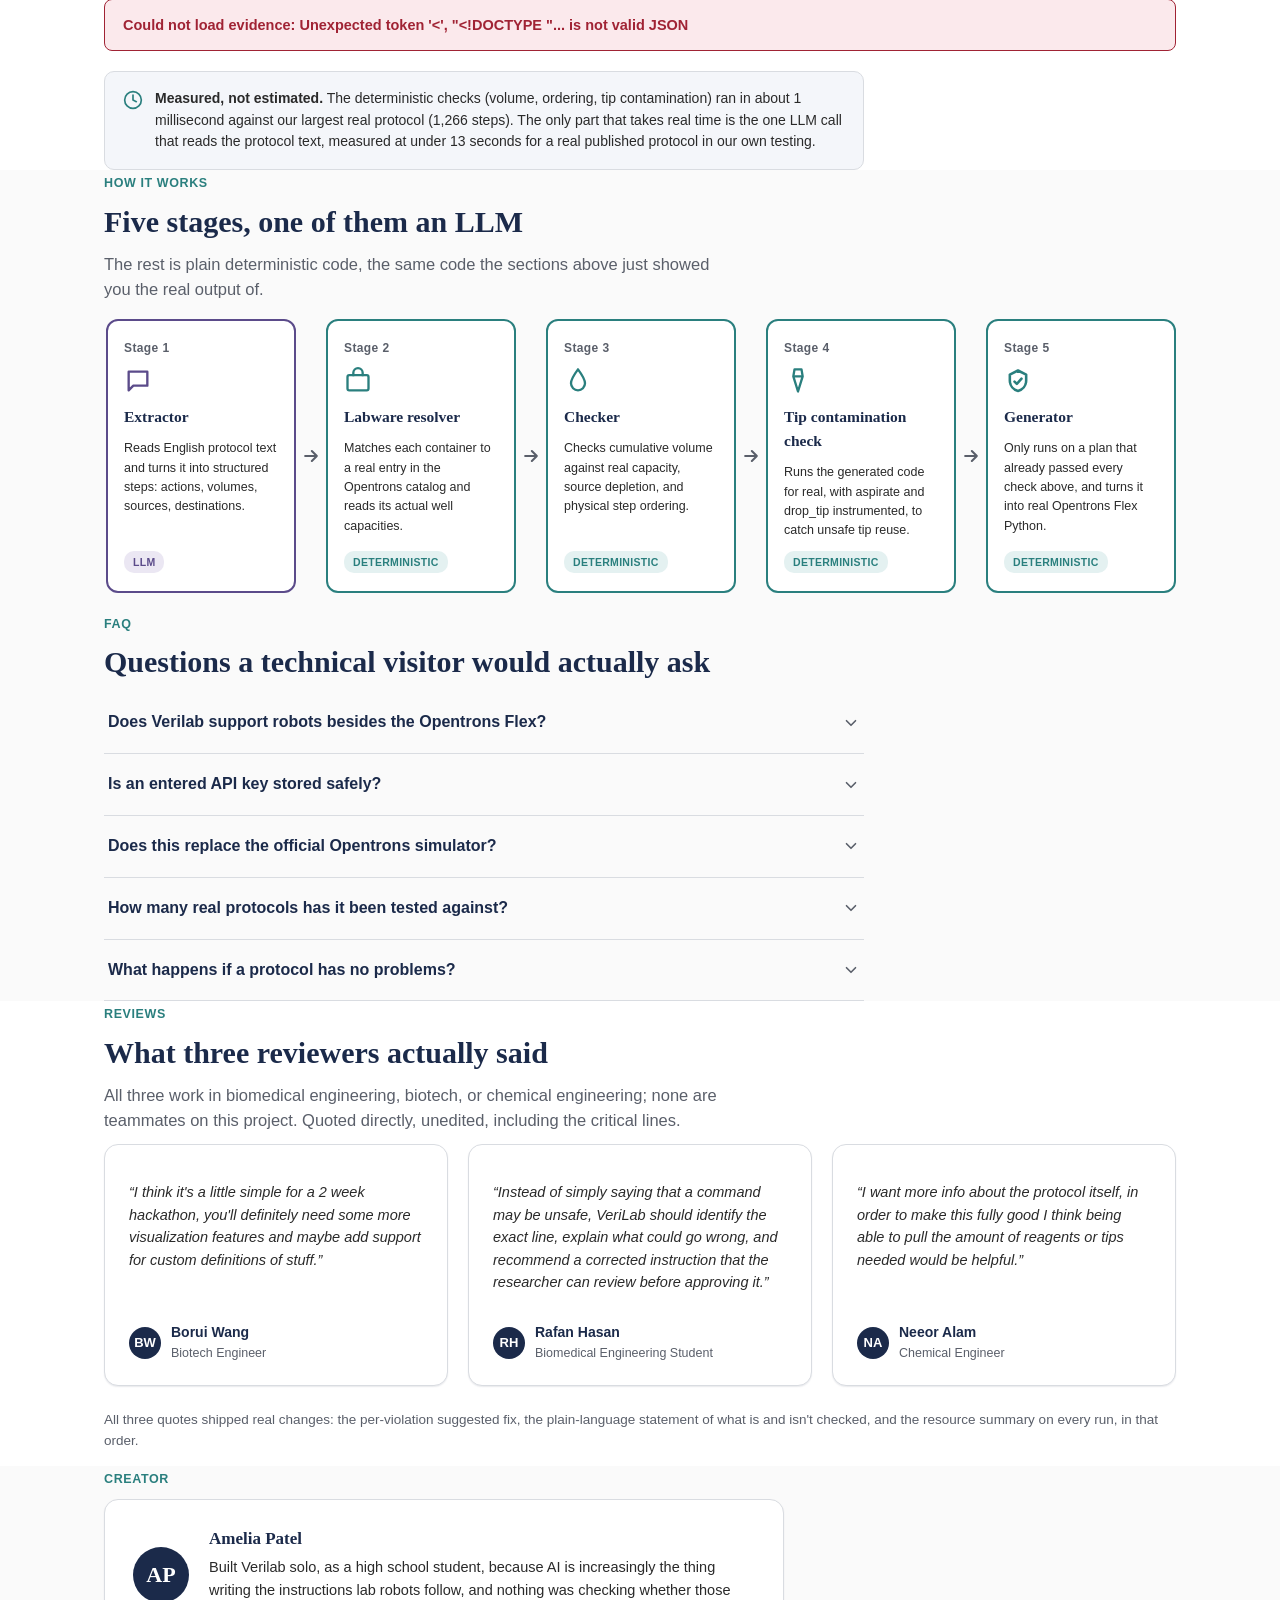
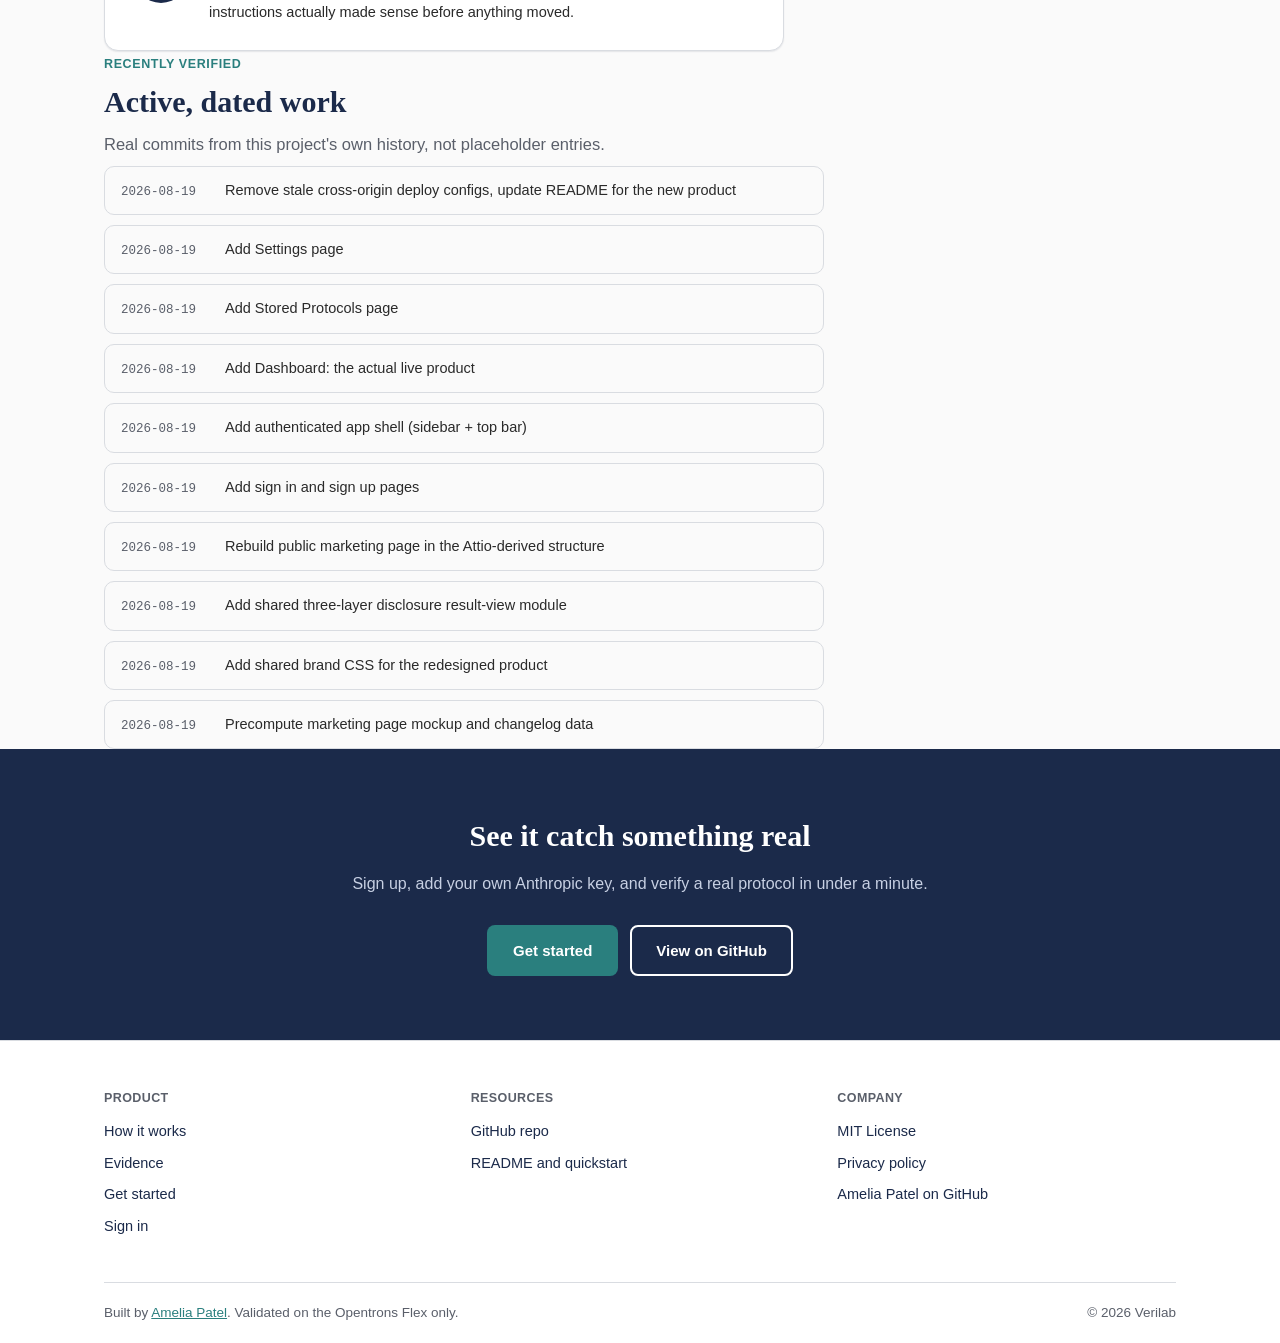
==== commit fdeba50b: "Remove Flex-only scope note from evidence panel Dropped scope_note from build_evidence.py's output a" ====
--- a/site/index.html
+++ b/site/index.html
@@ -150,7 +150,6 @@
   .false-alarm-case .fa-title { font-weight: 700; color: var(--navy); font-size: 14.5px; margin-bottom: 4px; }
   .false-alarm-case .fa-result { display: flex; align-items: center; gap: 6px; color: var(--green); font-weight: 700; font-size: 13.5px; margin-top: 8px; }
   .false-alarm-case .fa-result svg { width: 16px; height: 16px; flex-shrink: 0; }
-  .scope-line { margin-top: 18px; font-size: 14px; background: #FFF8EA; border: 1px solid var(--gold); border-radius: 8px; padding: 14px 18px; color: var(--charcoal); }
 
   /* ---------- How it works ---------- */
   .pipeline-diagram { display: flex; align-items: stretch; gap: 0; overflow-x: auto; padding: 8px 2px 18px; }
@@ -908,7 +907,6 @@
   grid.appendChild(scoreboardCard);
   grid.appendChild(faCard);
   panel.appendChild(grid);
-  panel.appendChild(el('div', { class: 'scope-line' }, [data.scope_note]));
 }
 
 function buildScoreboardTable(protocols) {
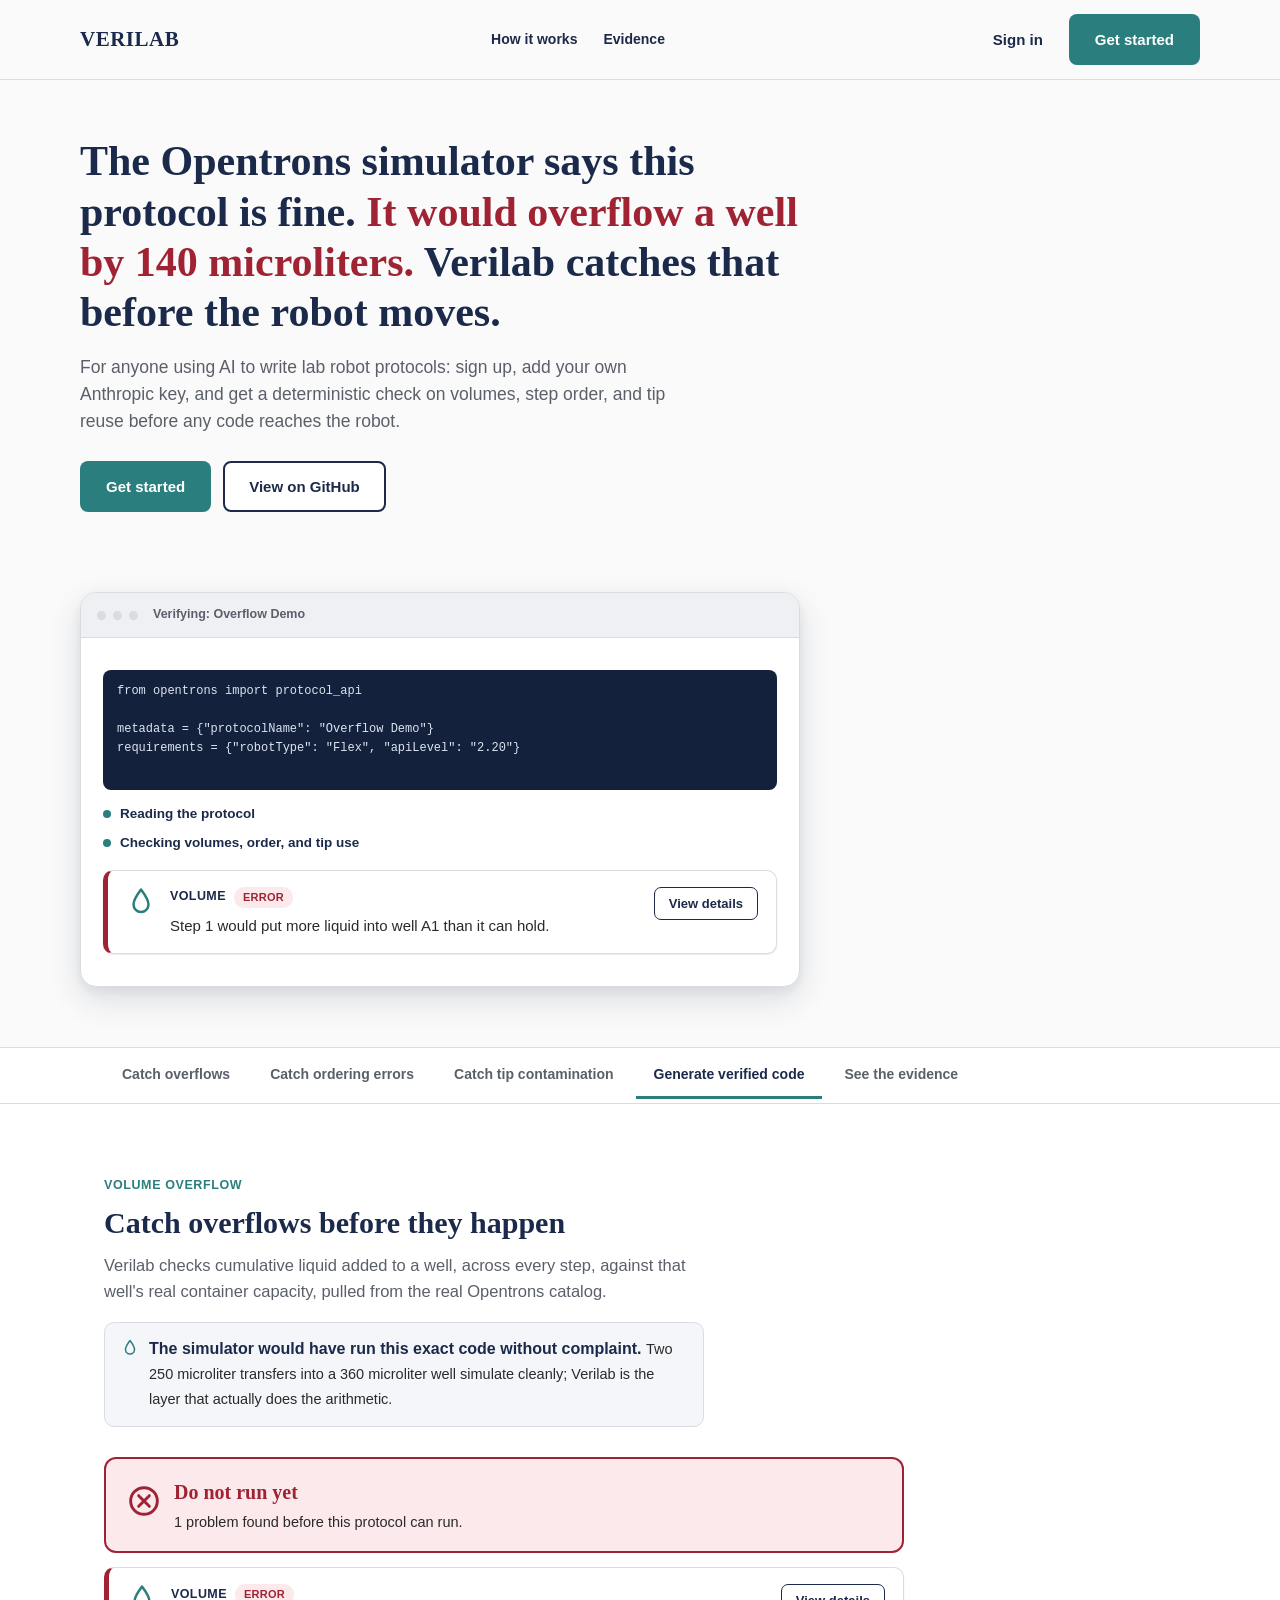
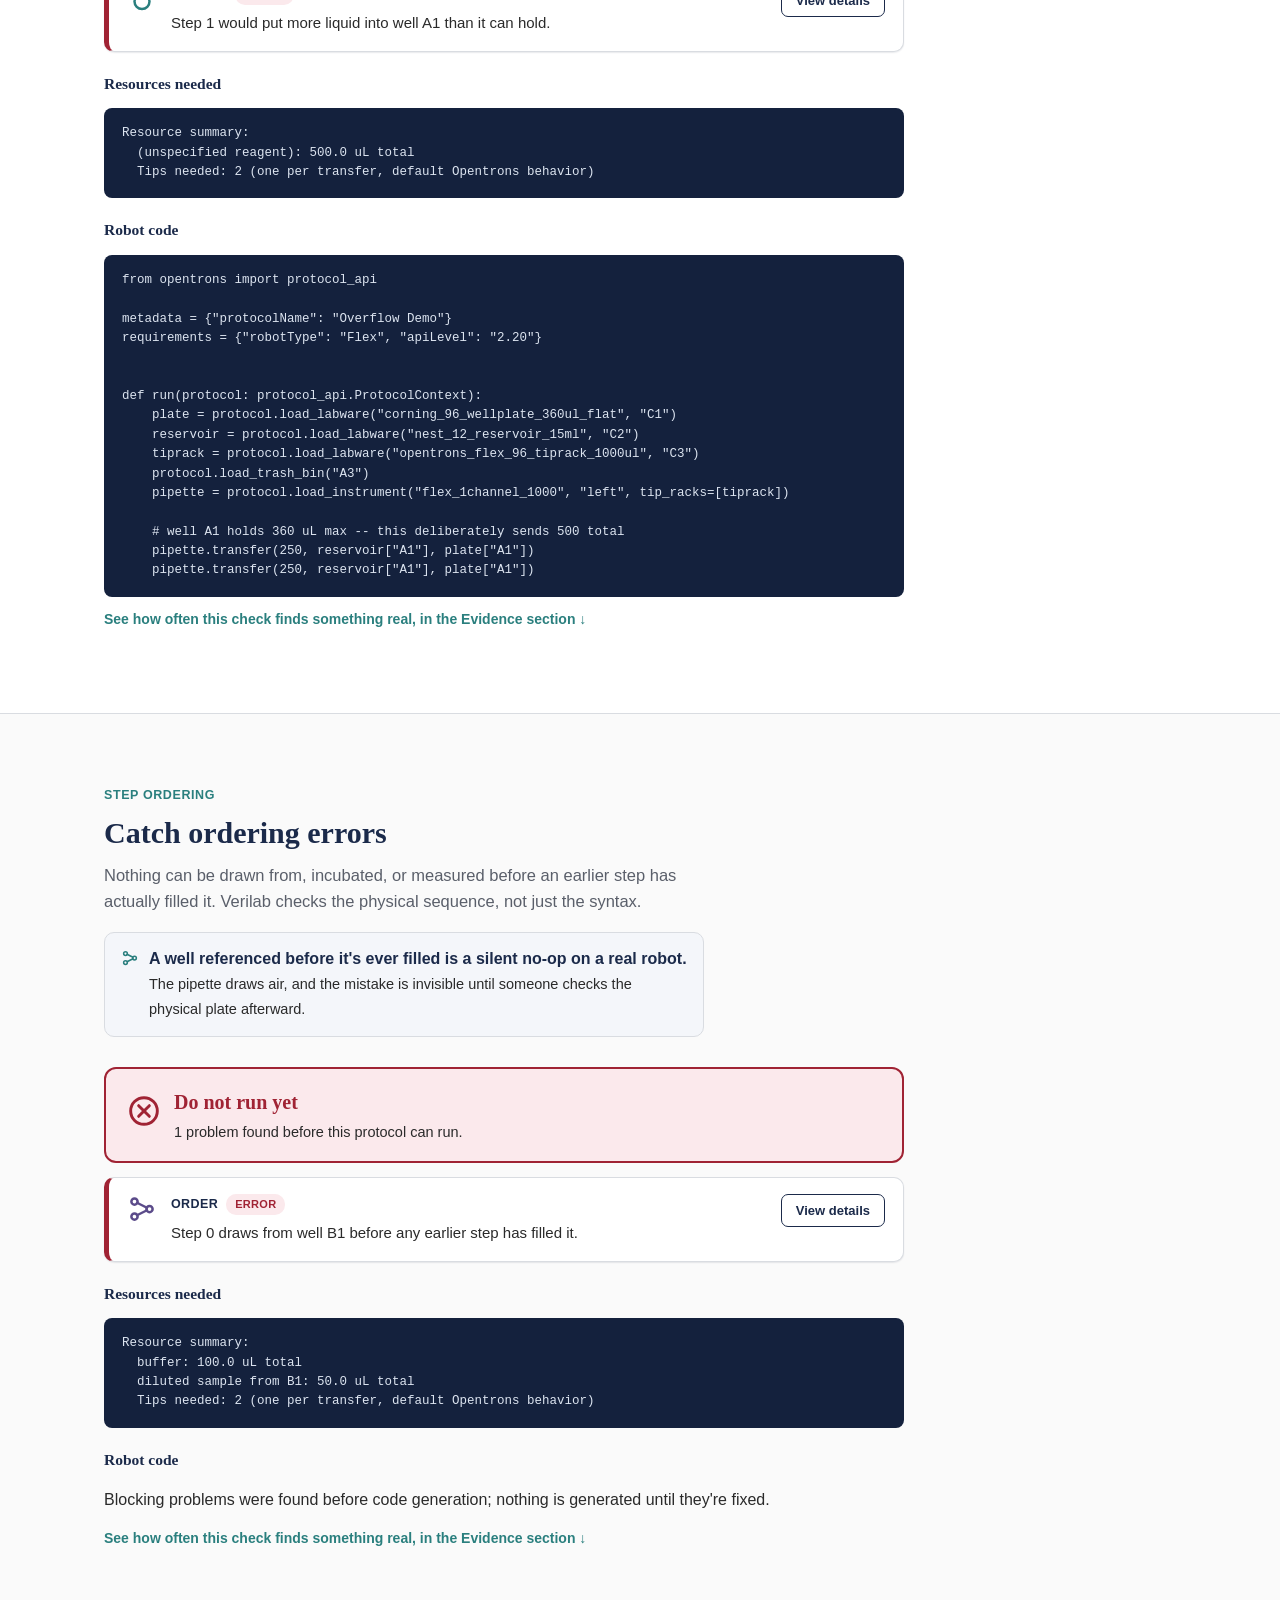
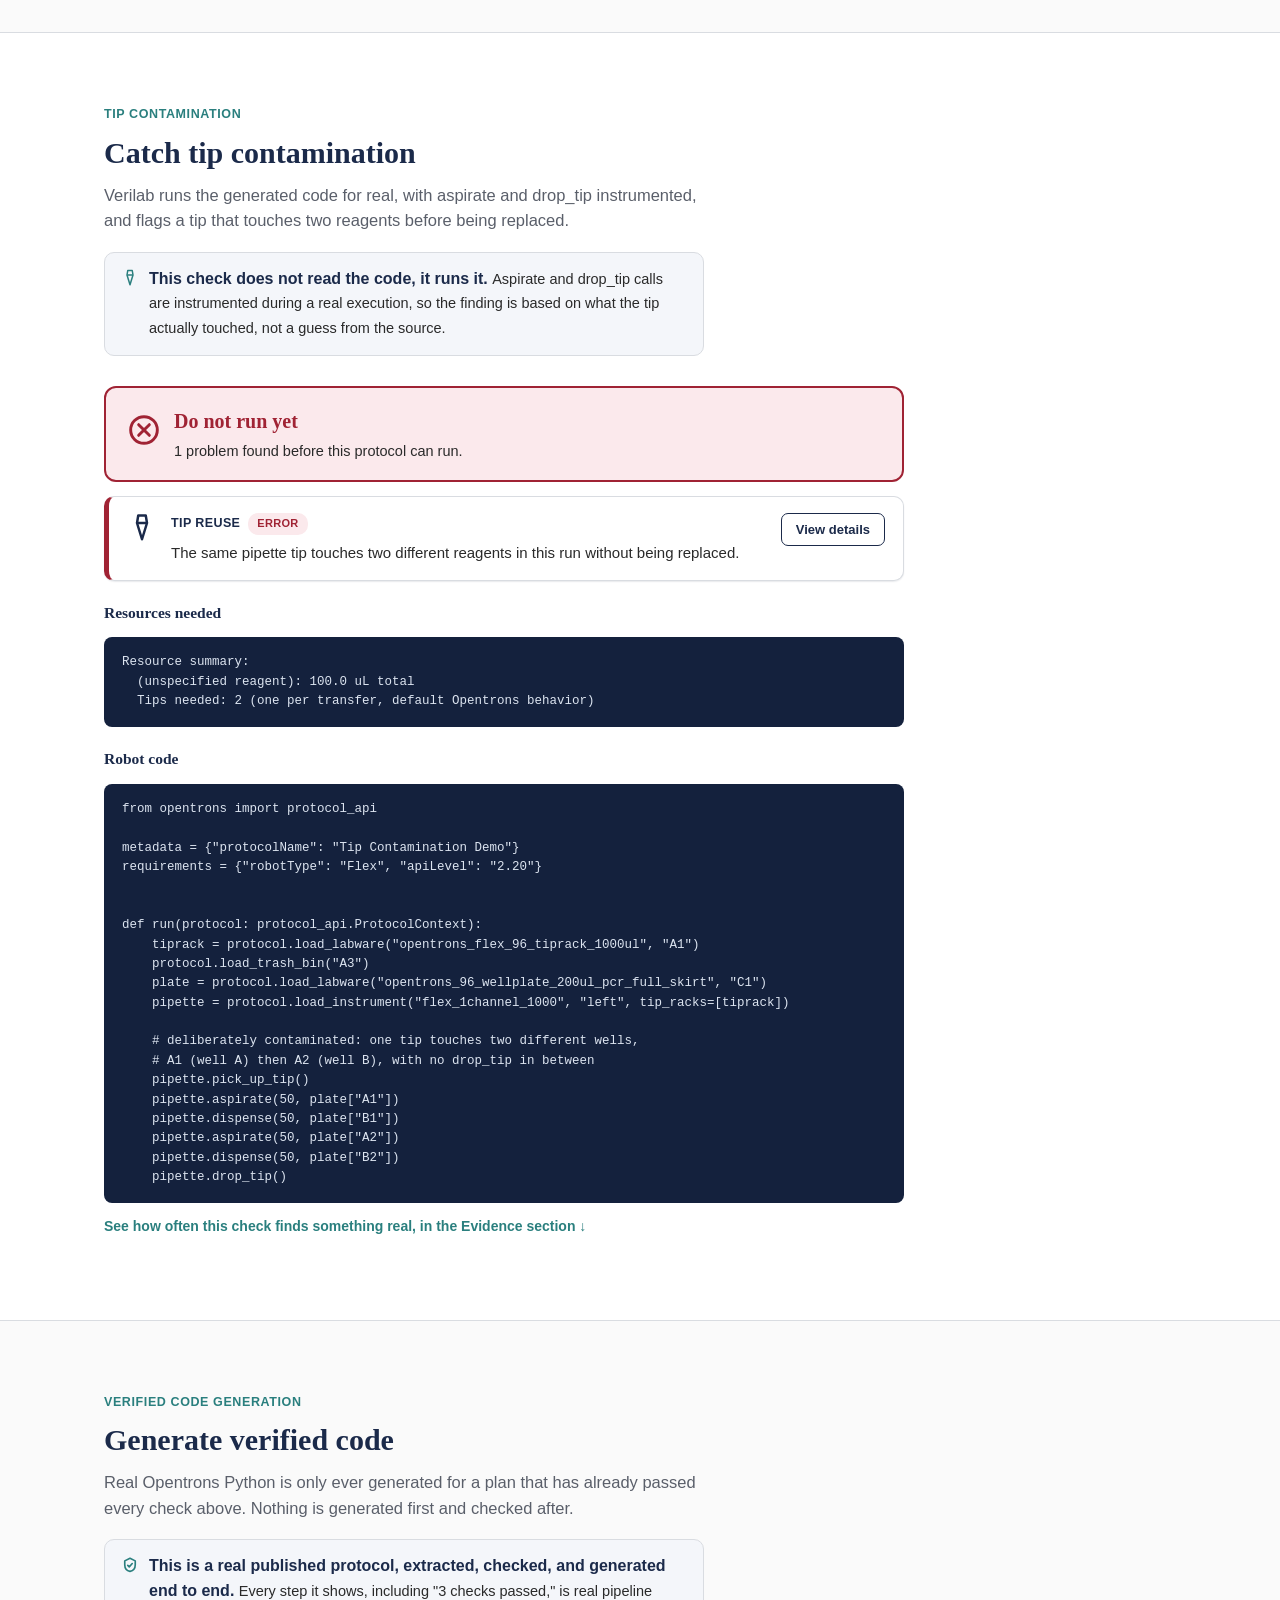
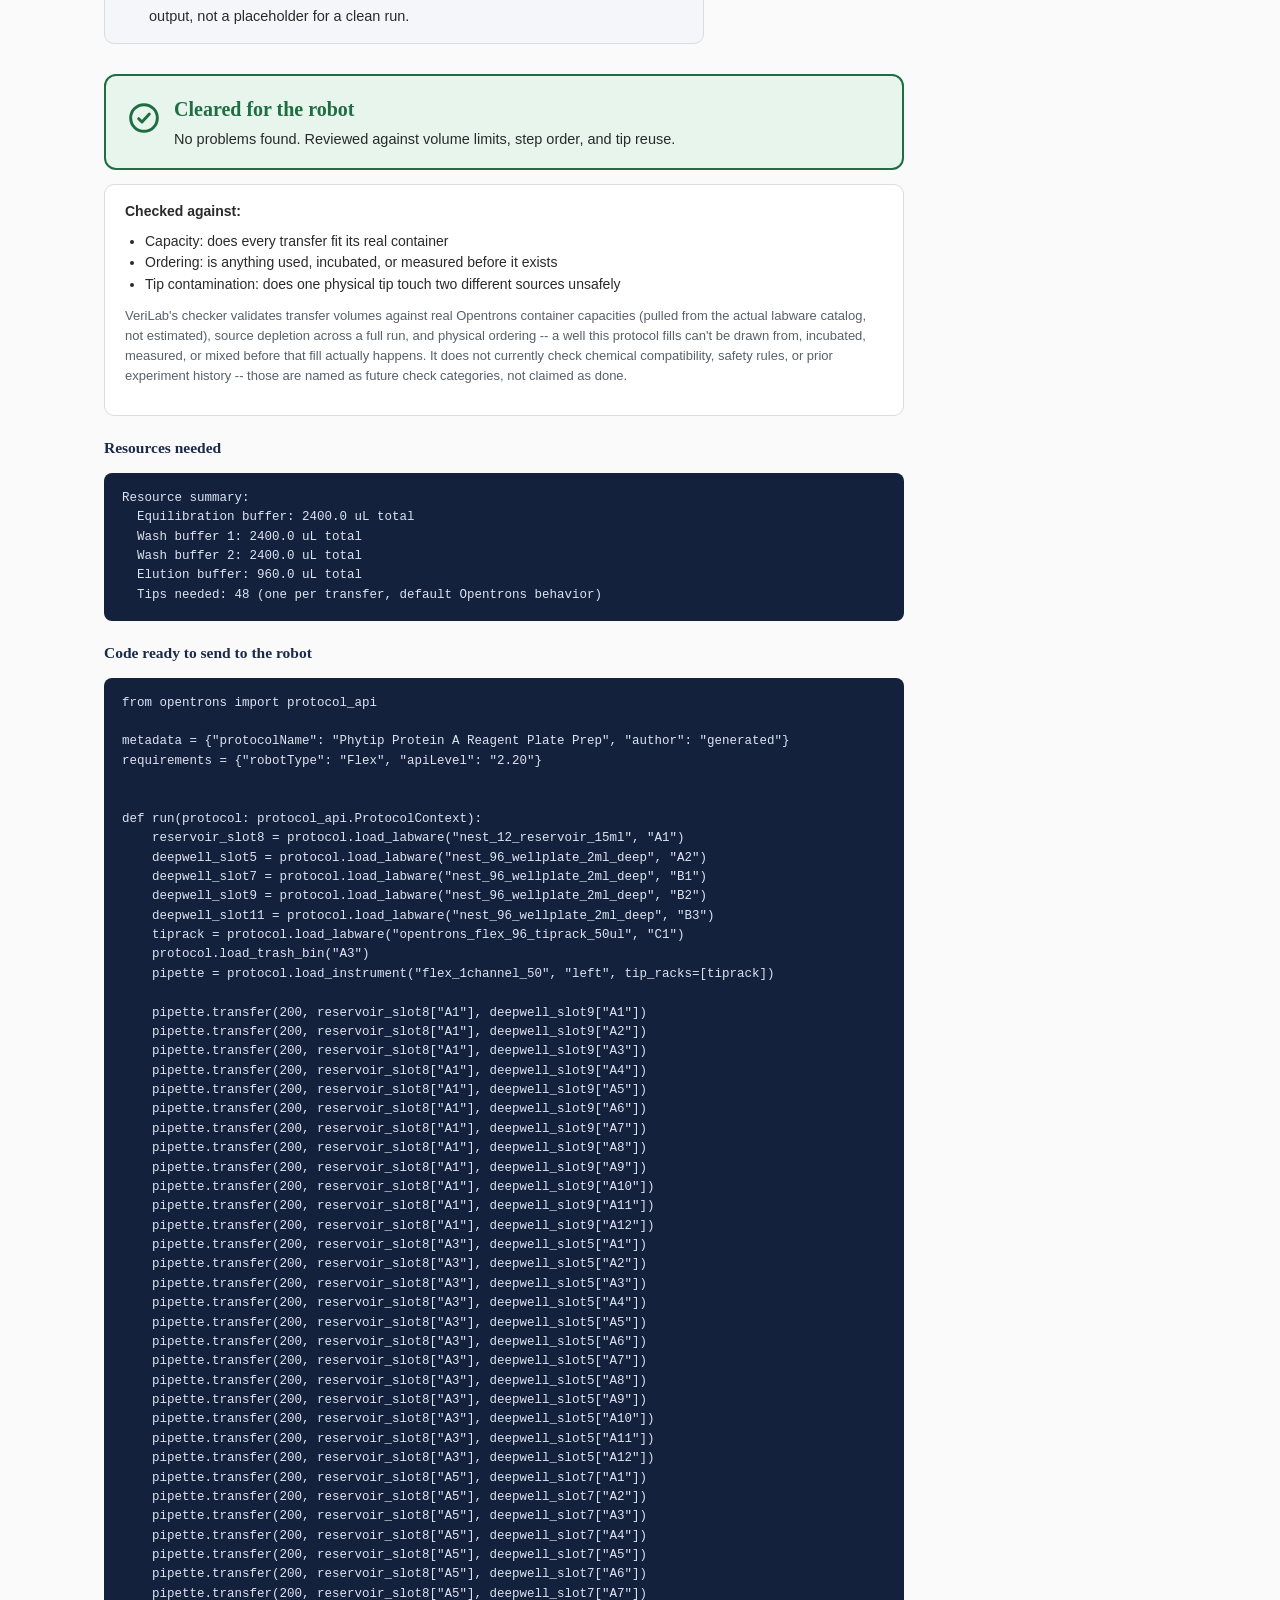
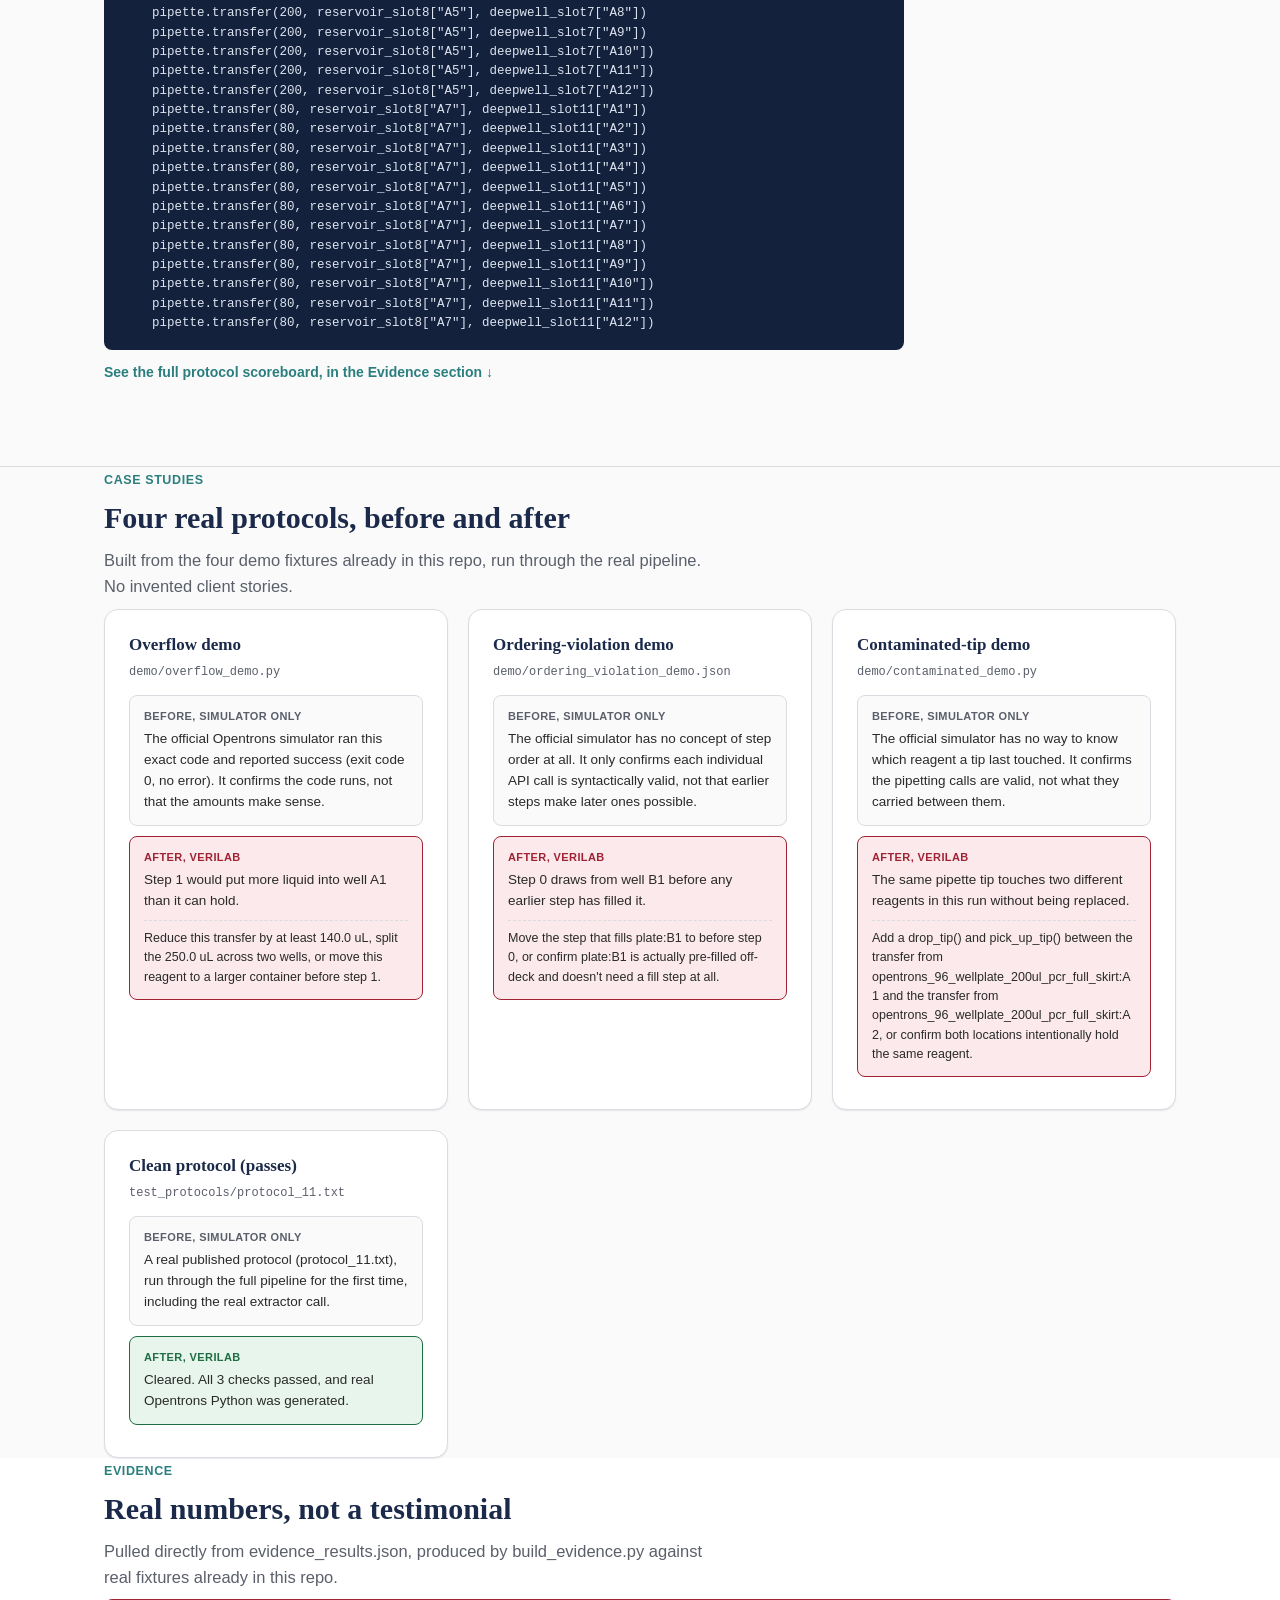
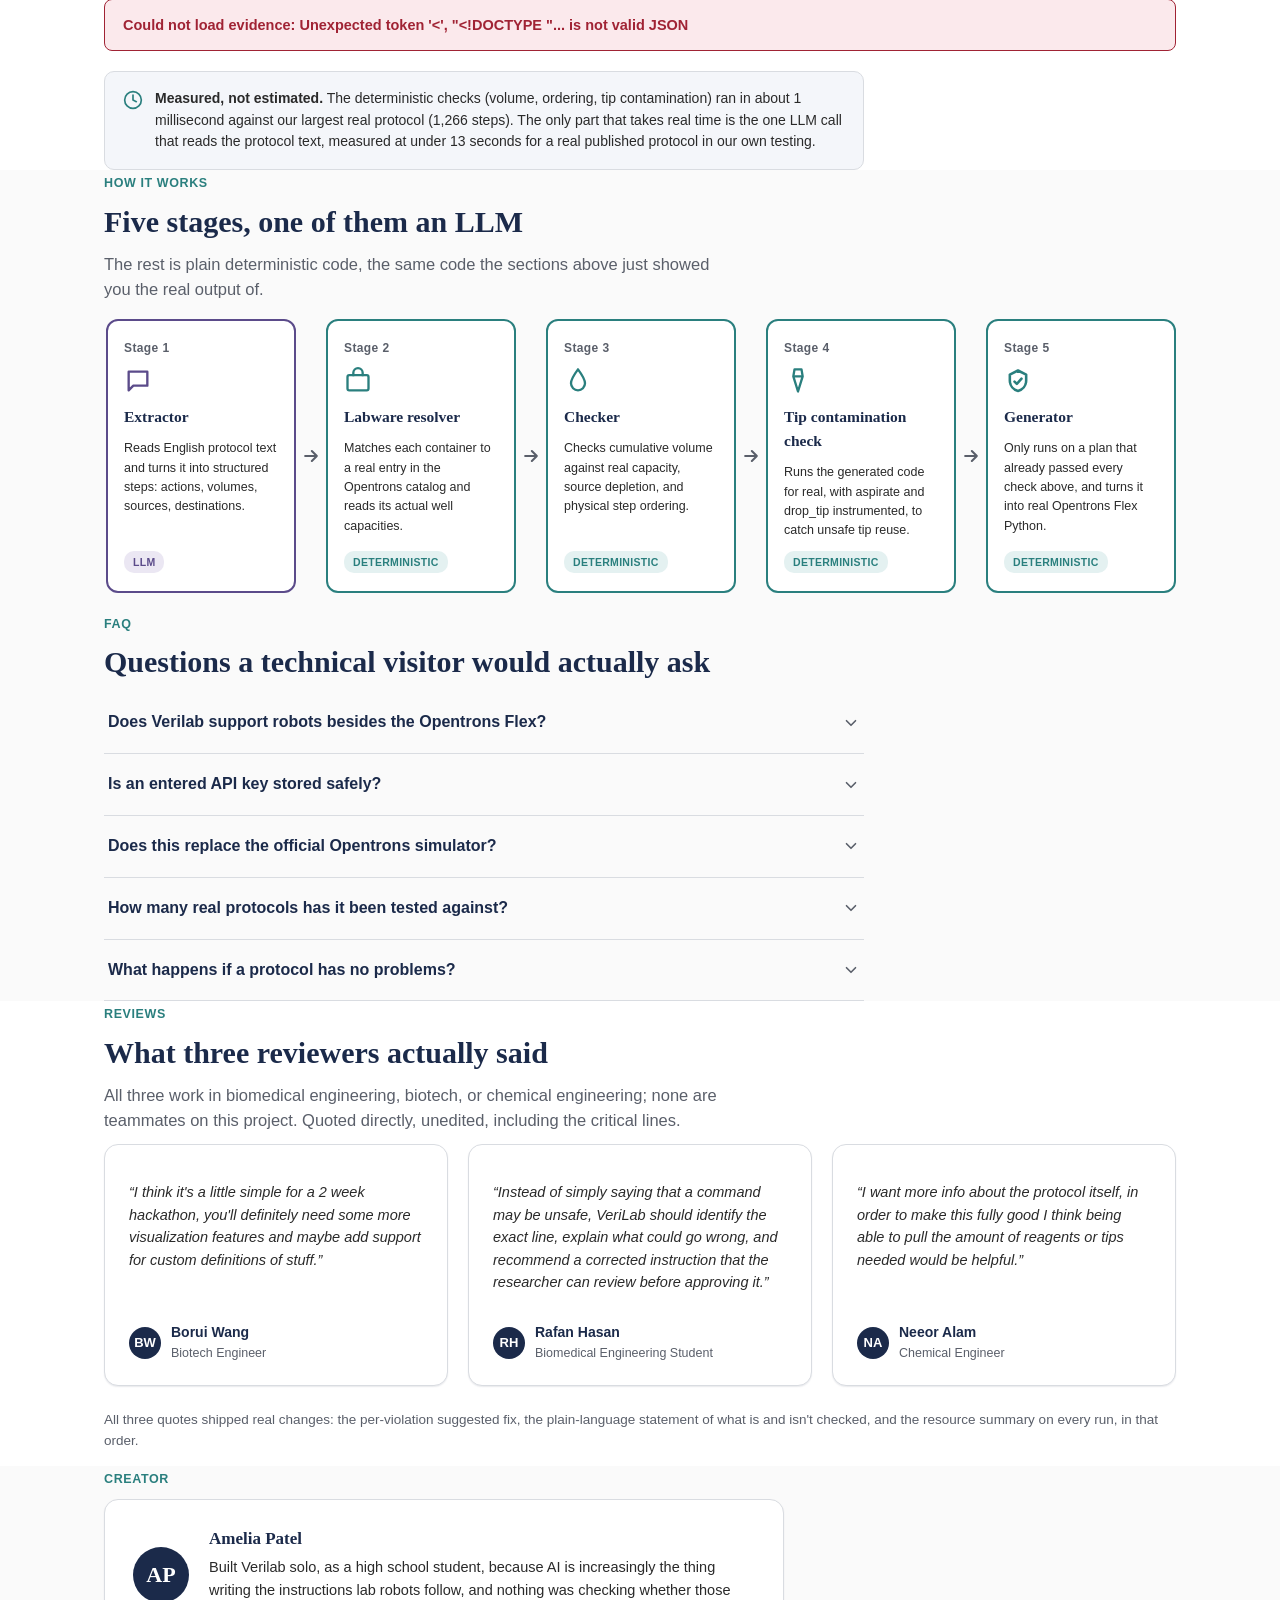
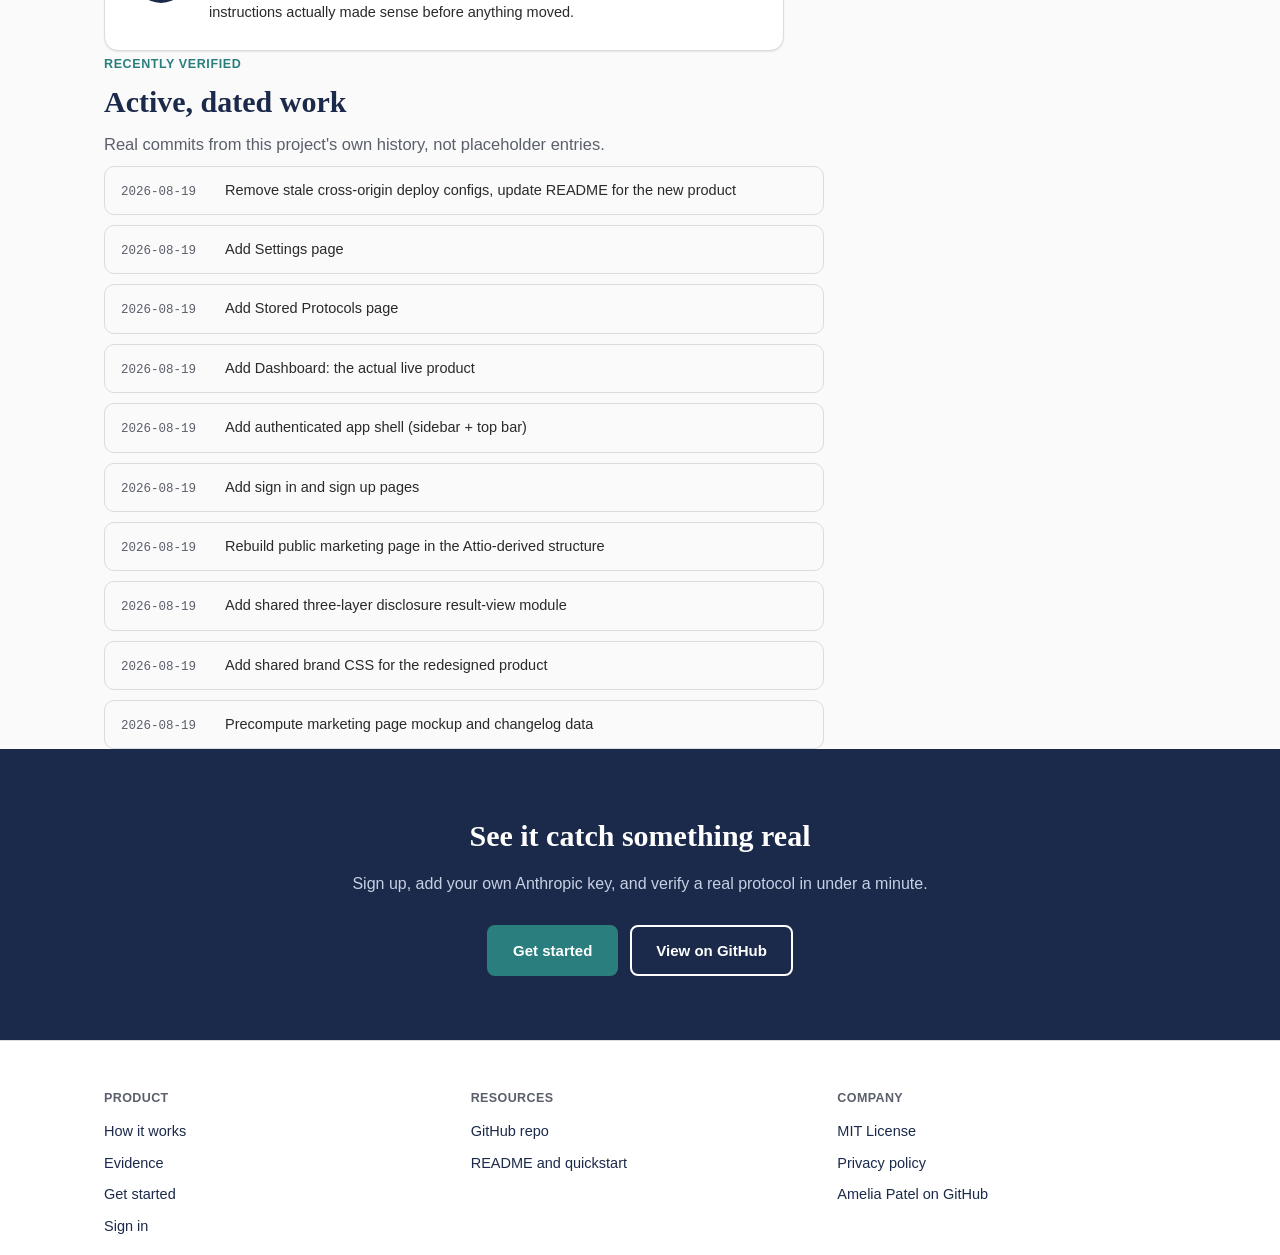
==== commit bfb93145: "Show which protocol cleared in the evidence panel pipeline_cleared_count showed "1 / 4" but the list" ====
--- a/site/index.html
+++ b/site/index.html
@@ -871,9 +871,14 @@
     el('h3', {}, ['Same protocols, through Verilab']),
     el('div', { class: 'big-number stat-good' }, [bc.pipeline_cleared_count + ' / ' + bc.protocols_tested]),
     el('p', { class: 'desc' }, ['cleared with no blocking issues; the rest were correctly blocked with specific, real findings before reaching a robot.']),
-    el('ul', { class: 'evidence-list' }, bc.pipeline_blocked_protocols.map(p =>
-      el('li', {}, [p.protocol + ': ' + p.finding_count + ' finding(s), blocked before code generation'])
-    )),
+    el('ul', { class: 'evidence-list' }, [
+      ...bc.pipeline_cleared_protocols.map(name =>
+        el('li', {}, [el('strong', {}, [name + ': ']), 'cleared, no blocking issues found'])
+      ),
+      ...bc.pipeline_blocked_protocols.map(p =>
+        el('li', {}, [p.protocol + ': ' + p.finding_count + ' finding(s), blocked before code generation'])
+      ),
+    ]),
   ]);
 
   const ts = data.test_suite;
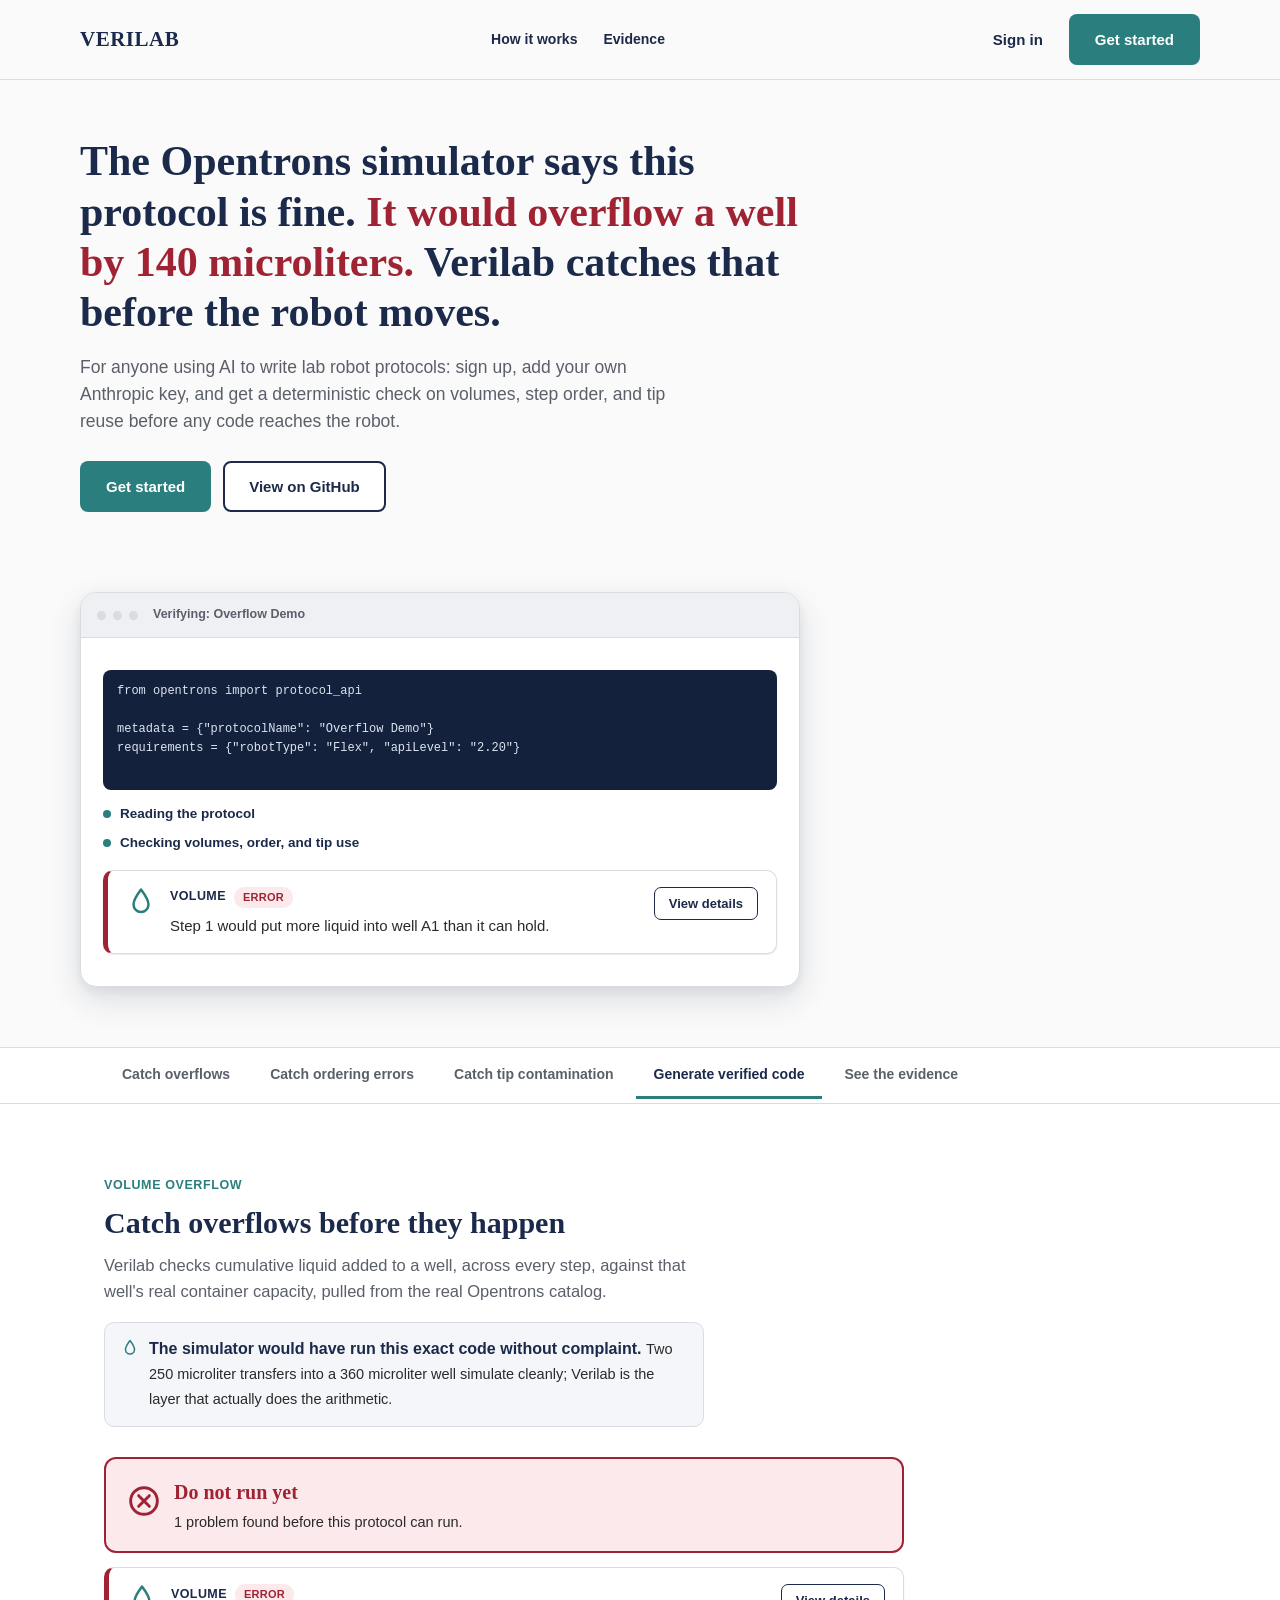
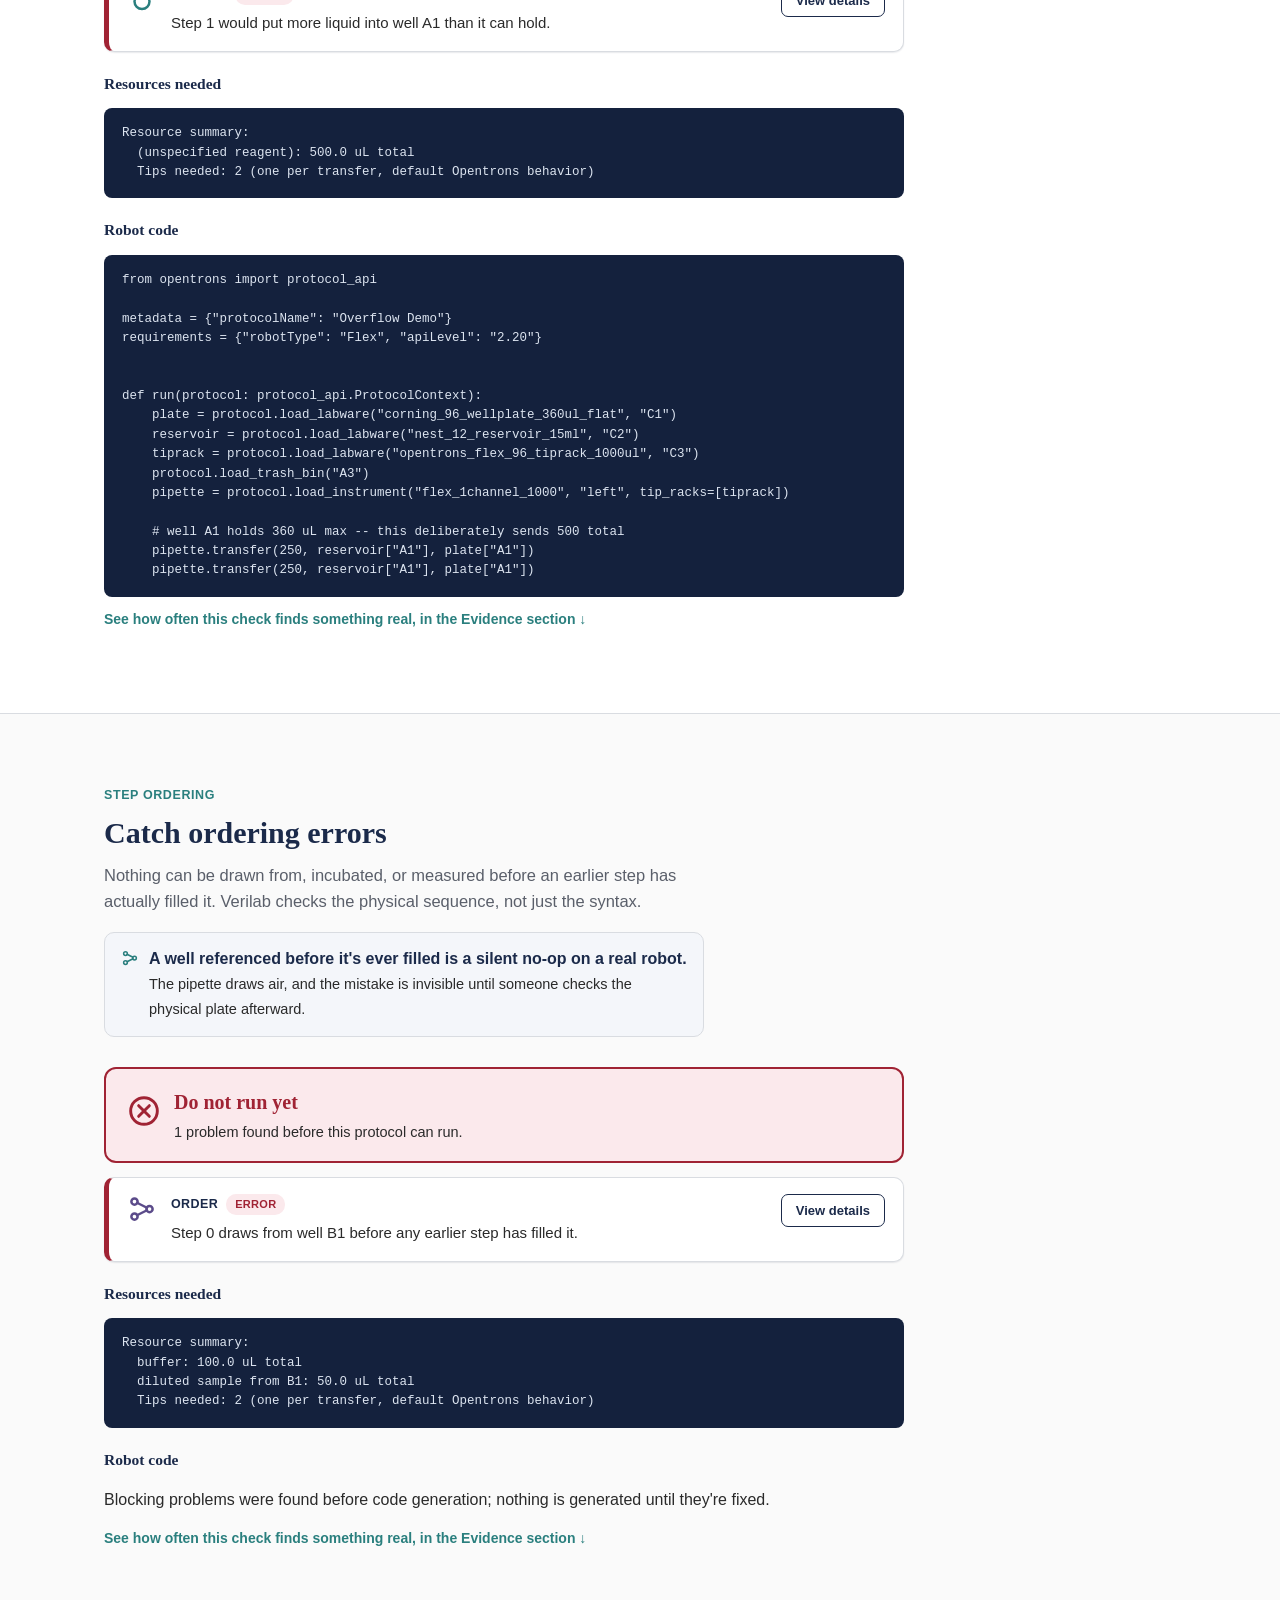
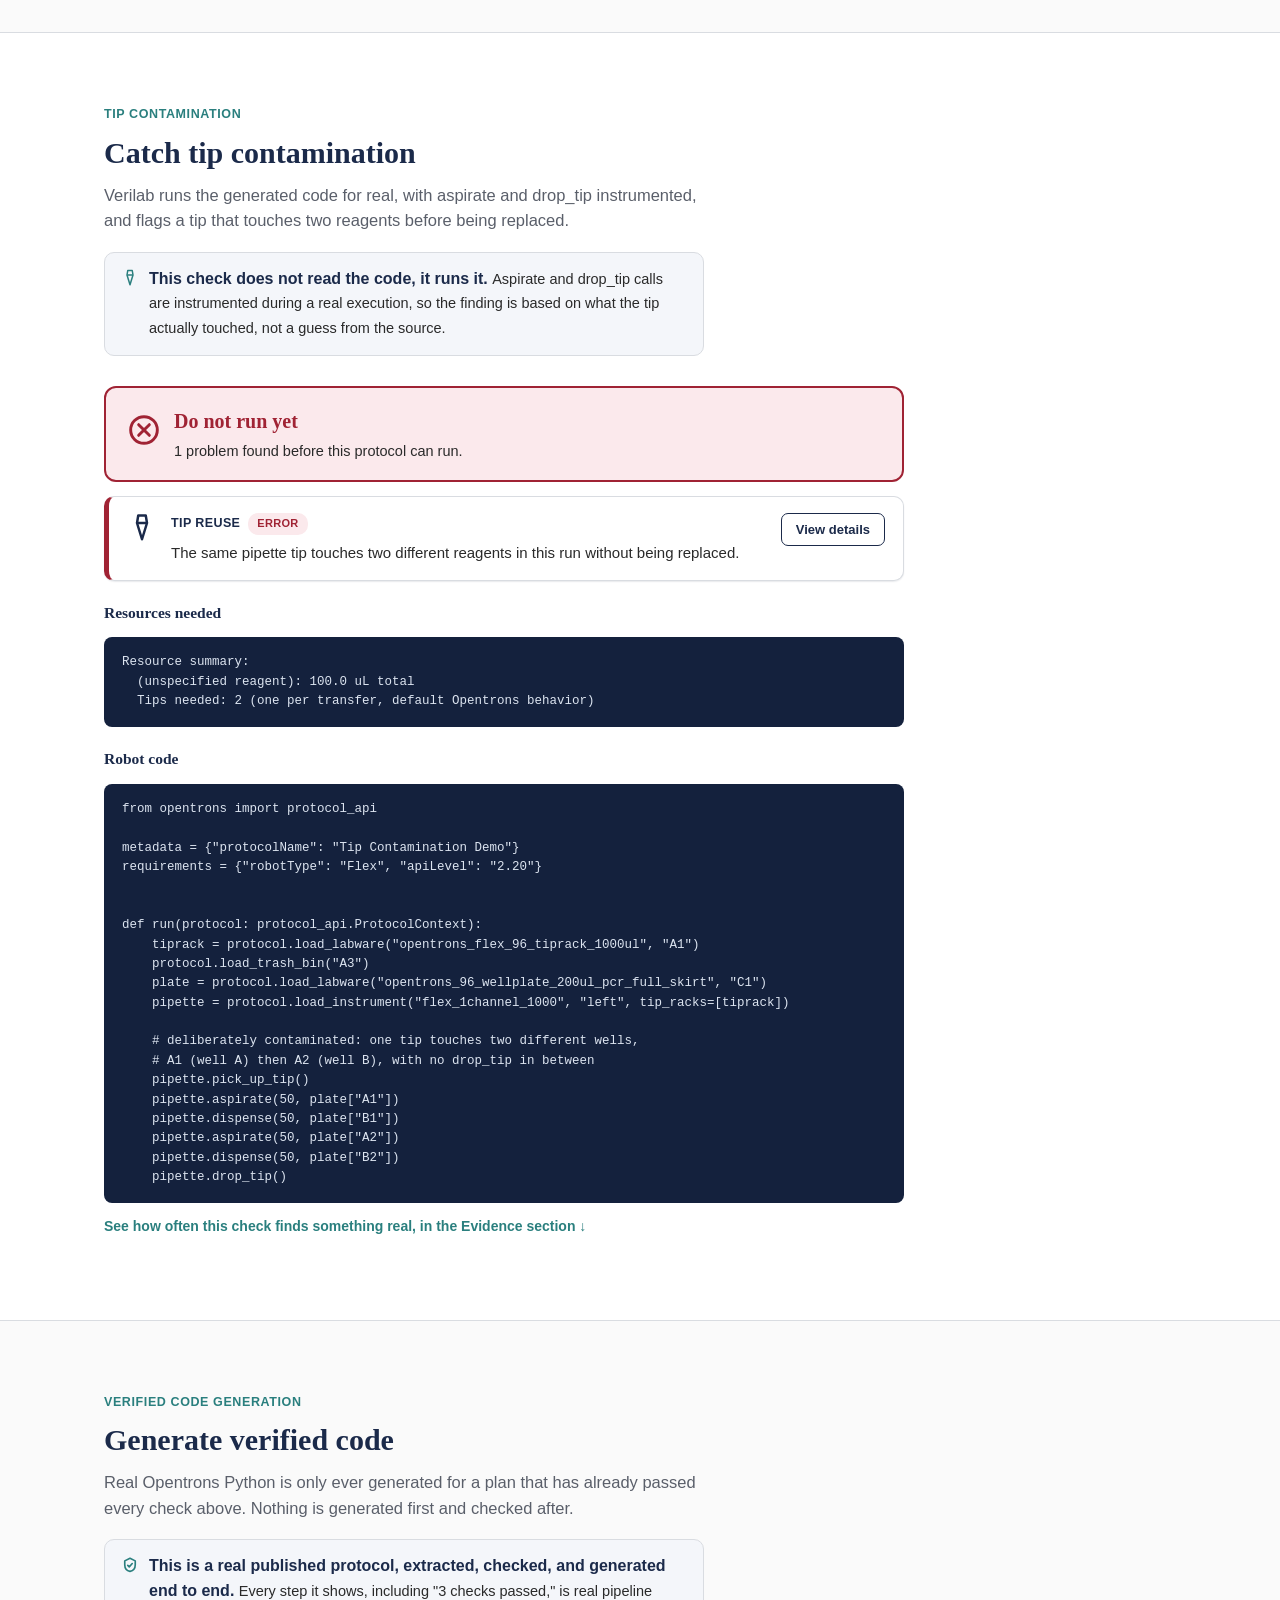
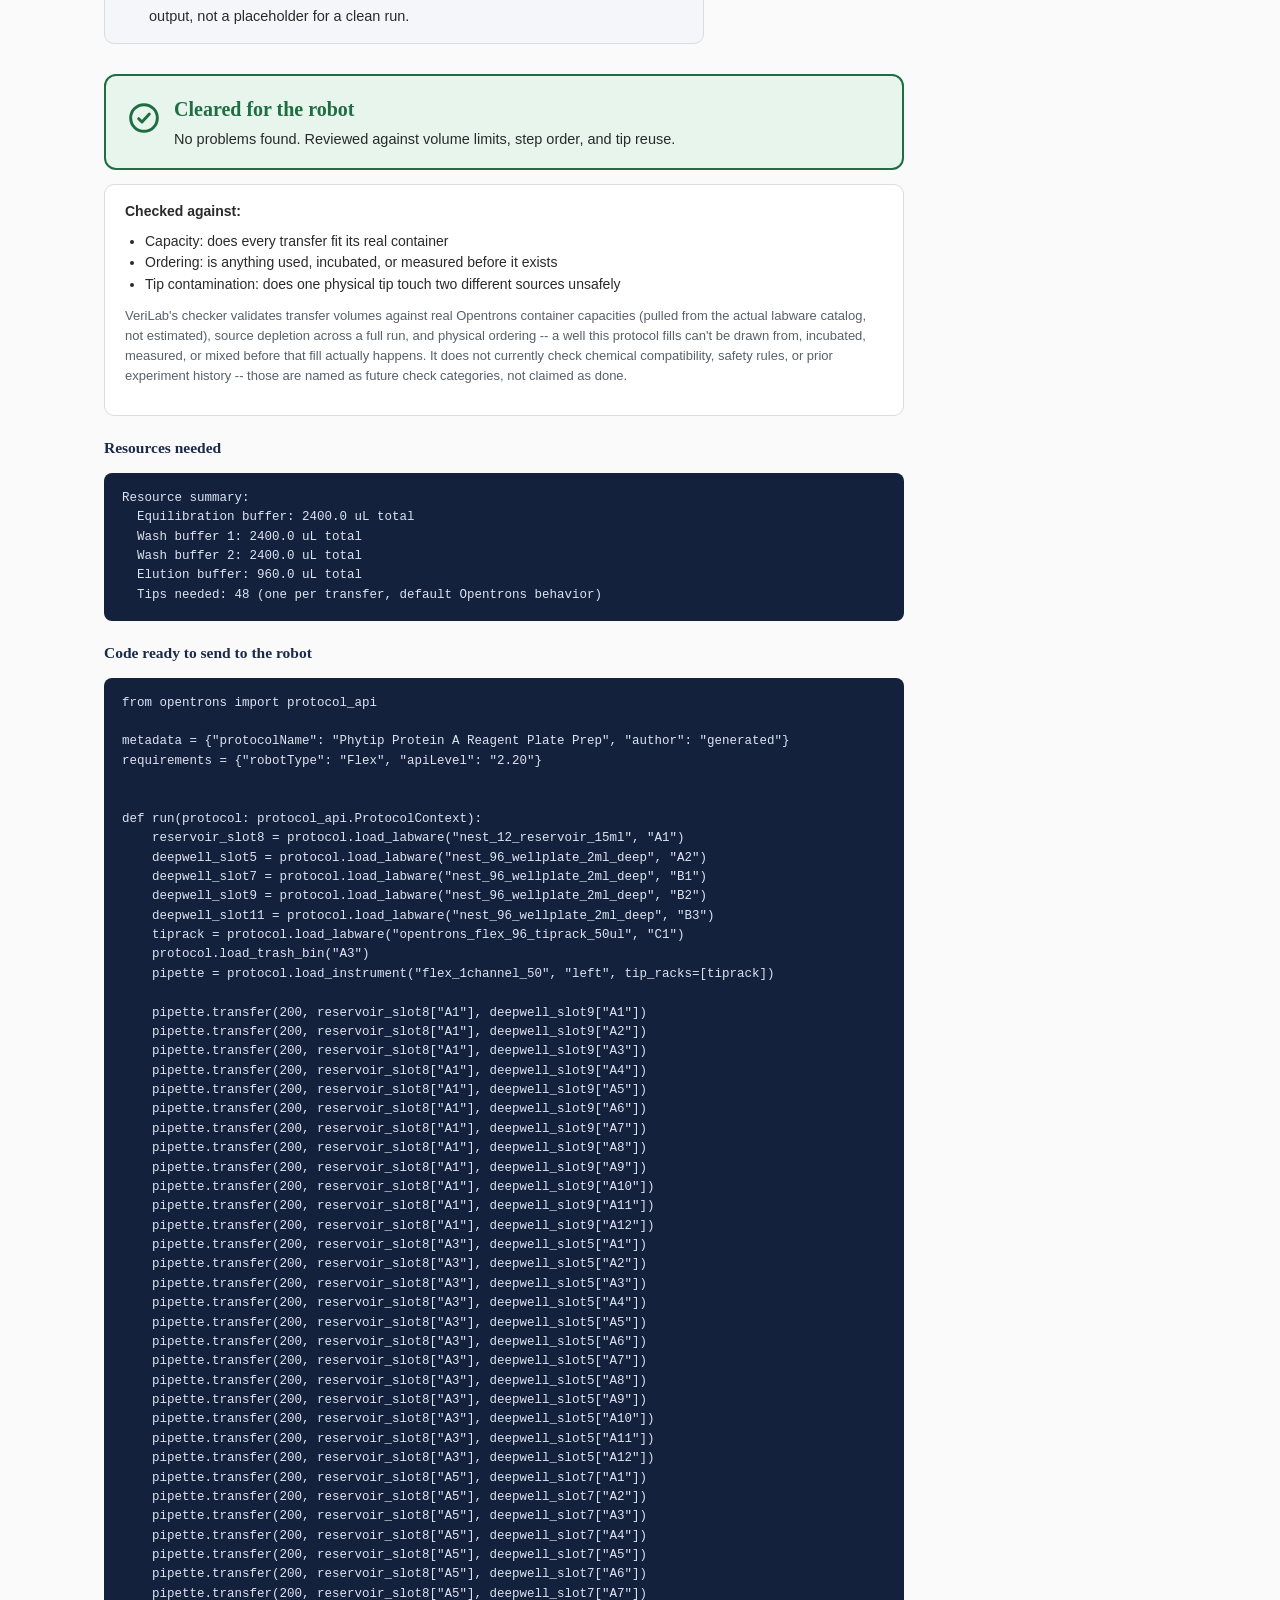
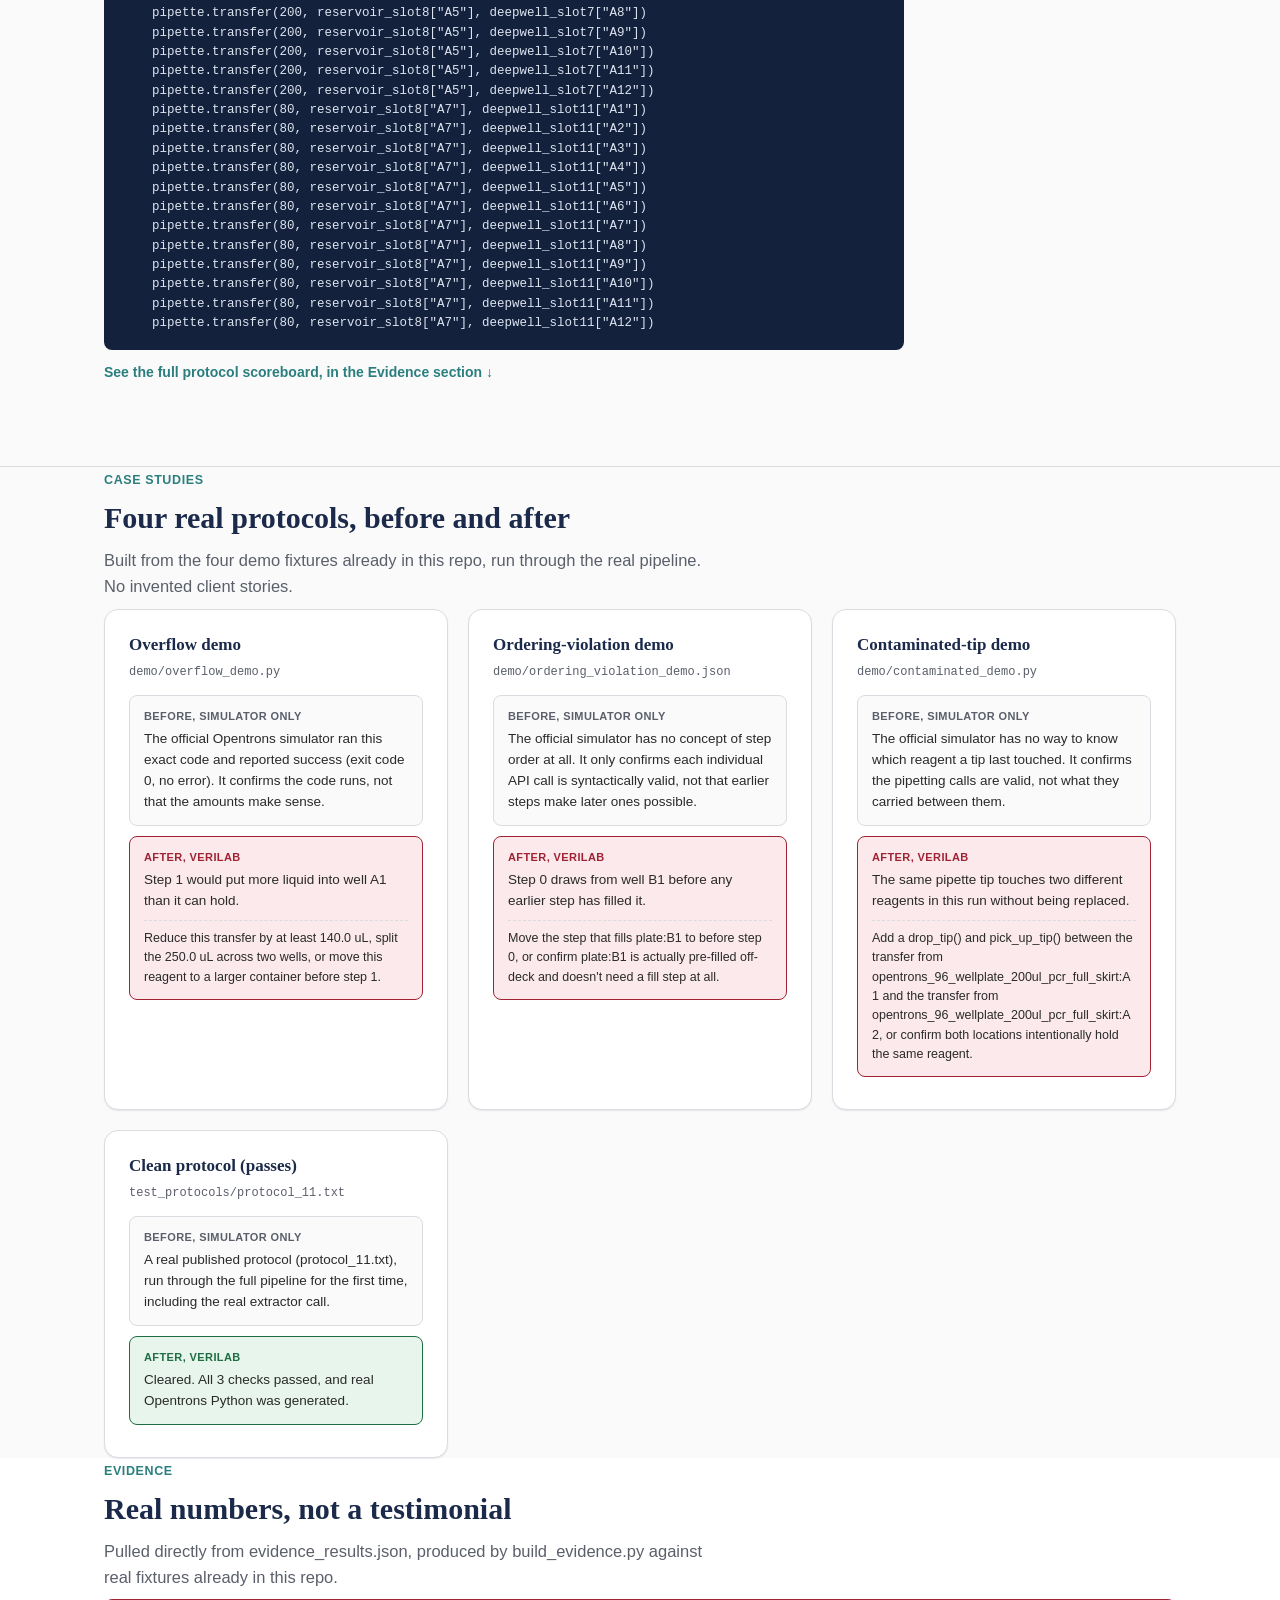
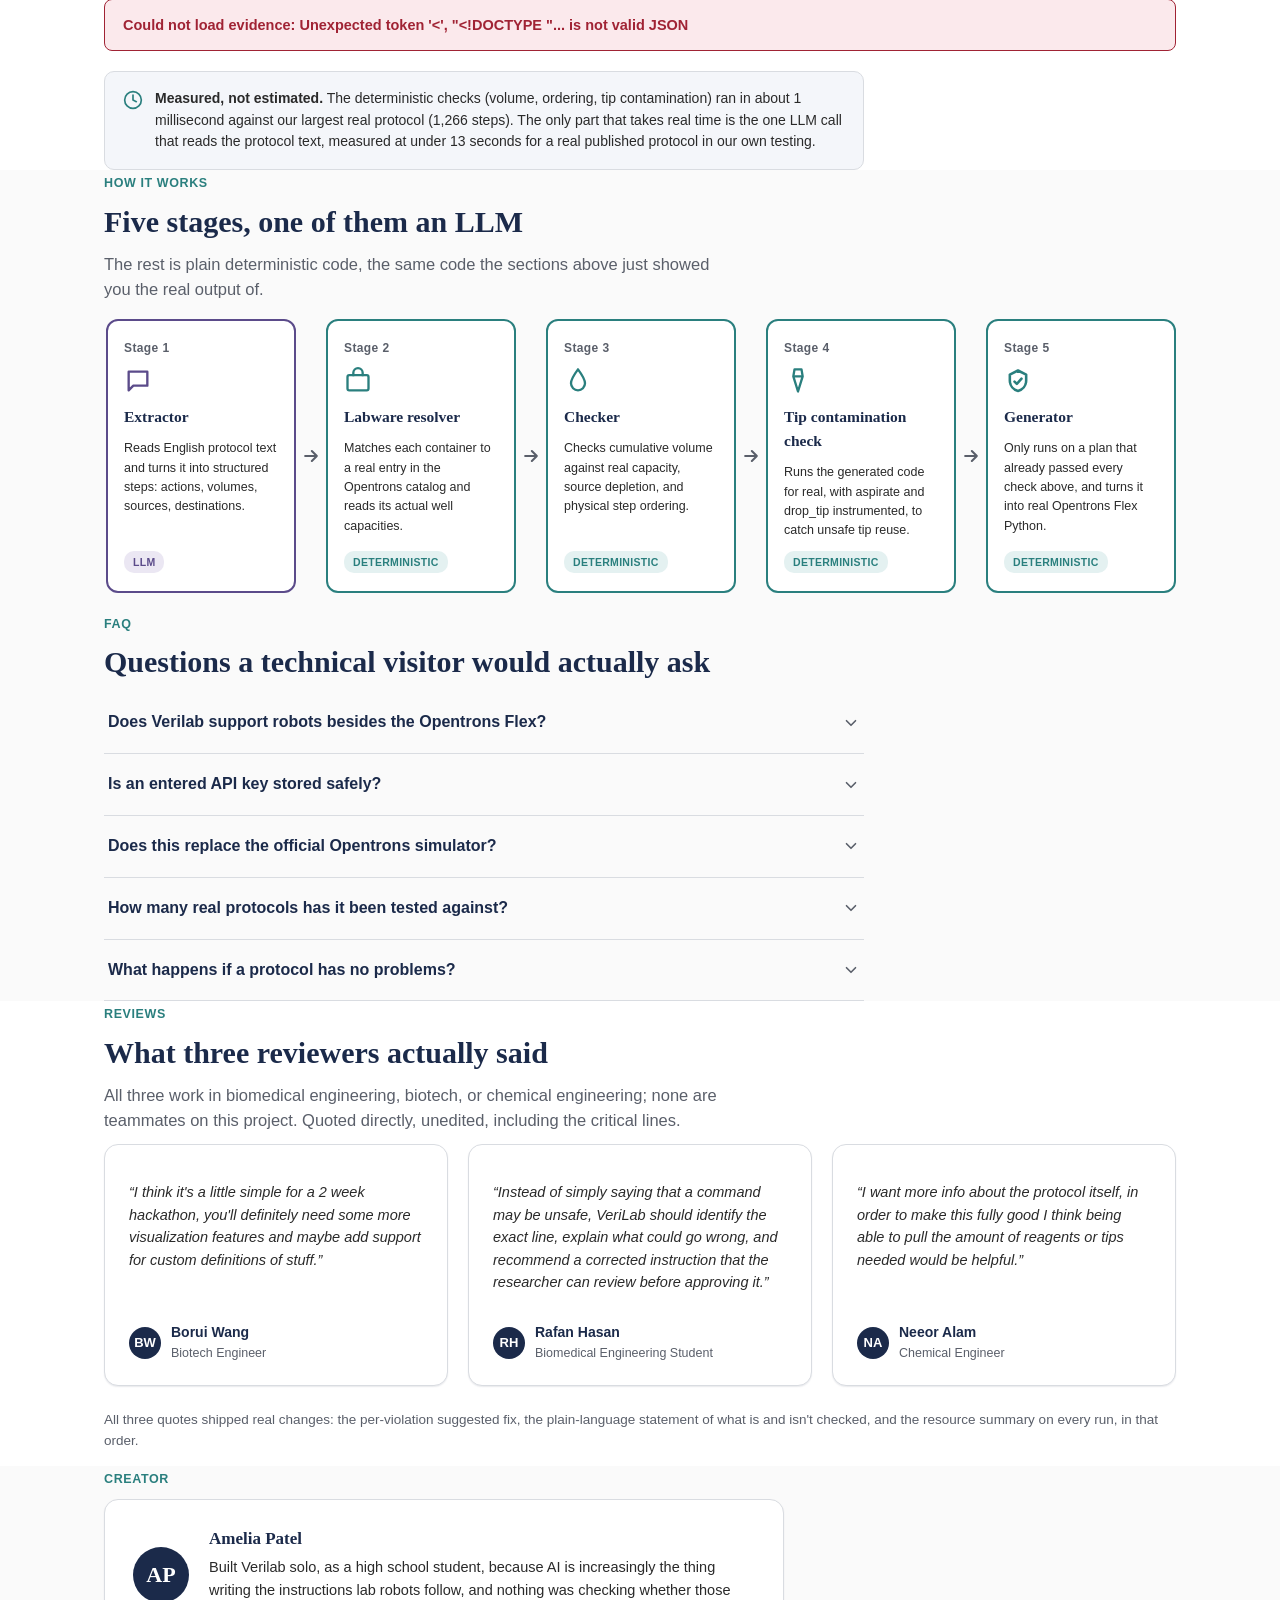
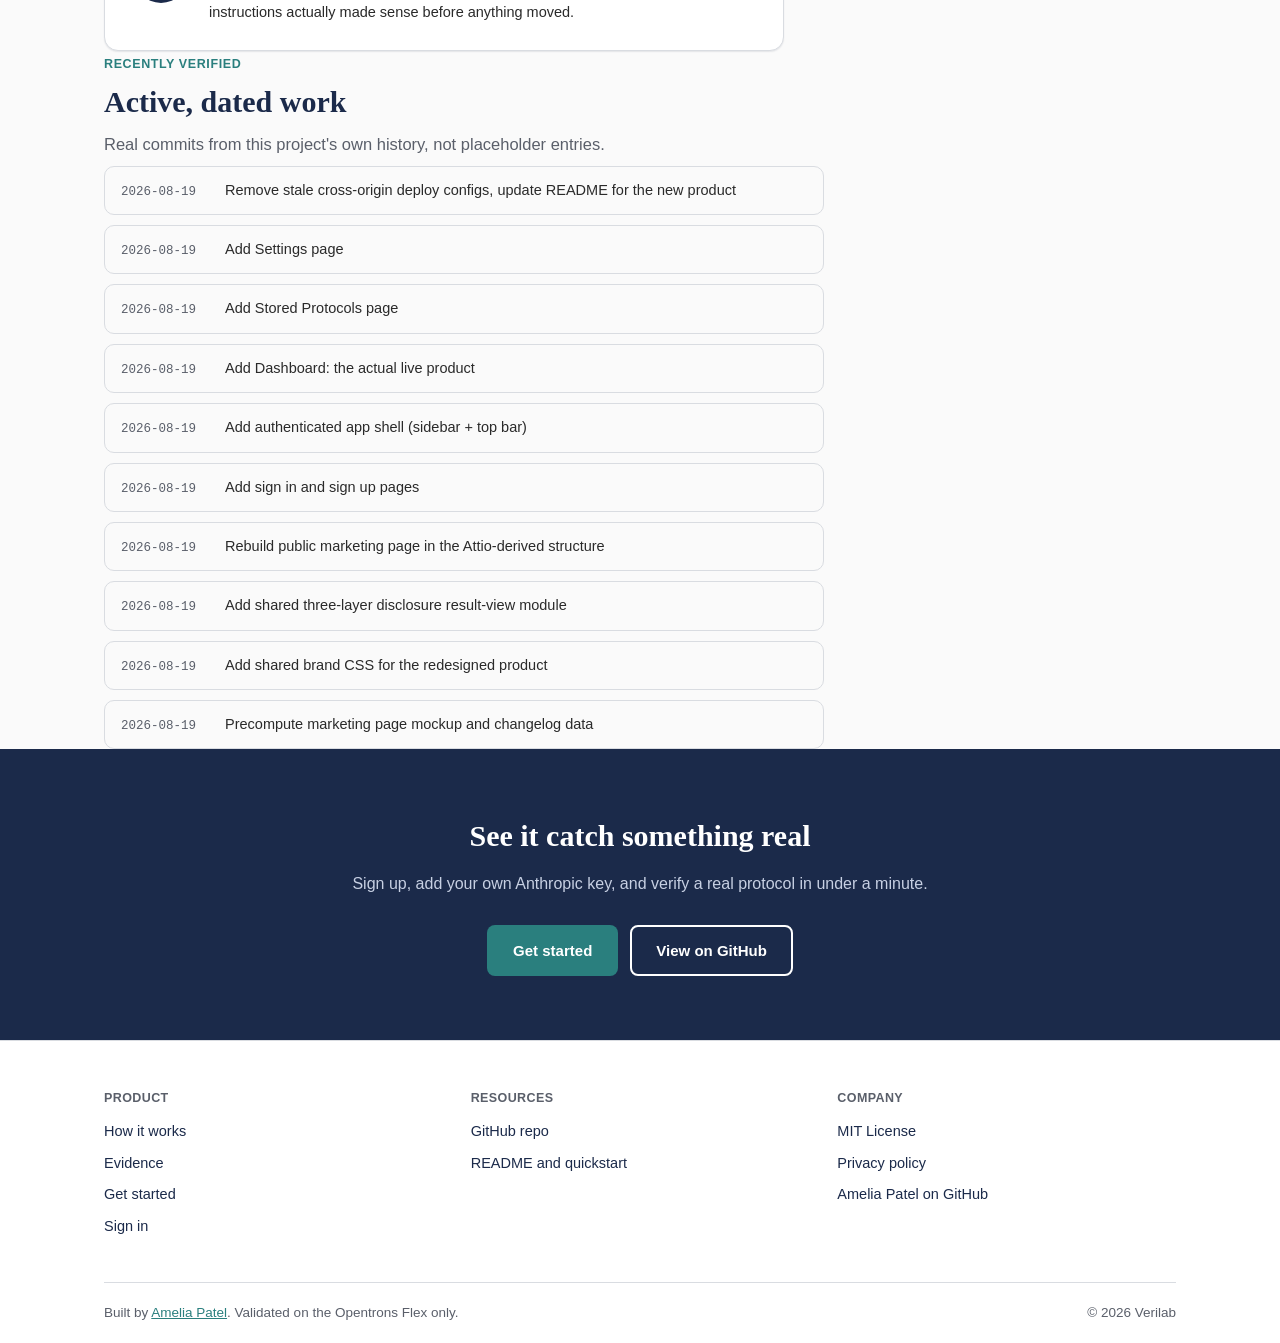
==== commit c2628280: "Reframe Verilab evidence metric as "correctly handled" pipeline_cleared_count alone showed 1/4, read" ====
--- a/site/index.html
+++ b/site/index.html
@@ -869,8 +869,8 @@
 
   const pipelineCard = el('div', { class: 'evidence-card' }, [
     el('h3', {}, ['Same protocols, through Verilab']),
-    el('div', { class: 'big-number stat-good' }, [bc.pipeline_cleared_count + ' / ' + bc.protocols_tested]),
-    el('p', { class: 'desc' }, ['cleared with no blocking issues; the rest were correctly blocked with specific, real findings before reaching a robot.']),
+    el('div', { class: 'big-number stat-good' }, [(bc.pipeline_cleared_count + bc.pipeline_blocked_count) + ' / ' + bc.protocols_tested]),
+    el('p', { class: 'desc' }, ["protocols correctly handled -- real issues caught before they'd reach a robot, clean protocols cleared without false alarms."]),
     el('ul', { class: 'evidence-list' }, [
       ...bc.pipeline_cleared_protocols.map(name =>
         el('li', {}, [el('strong', {}, [name + ': ']), 'cleared, no blocking issues found'])
